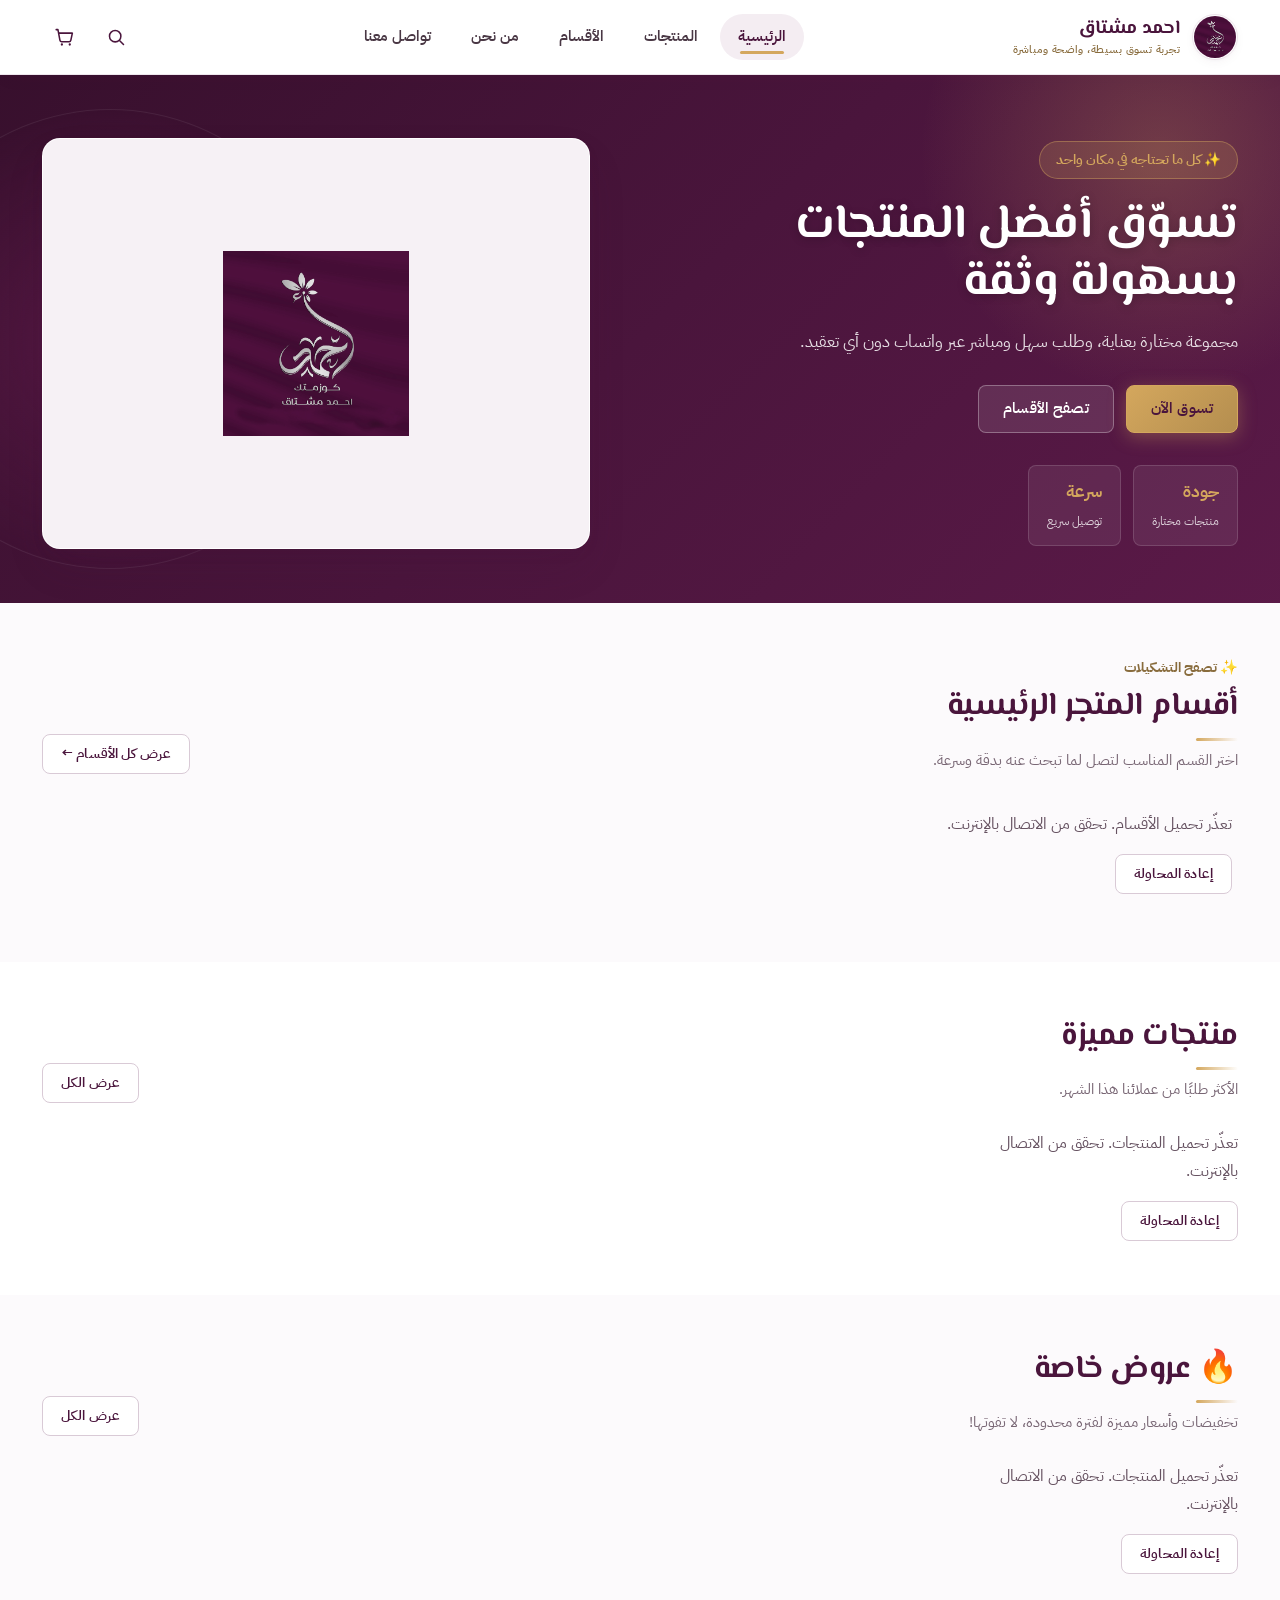
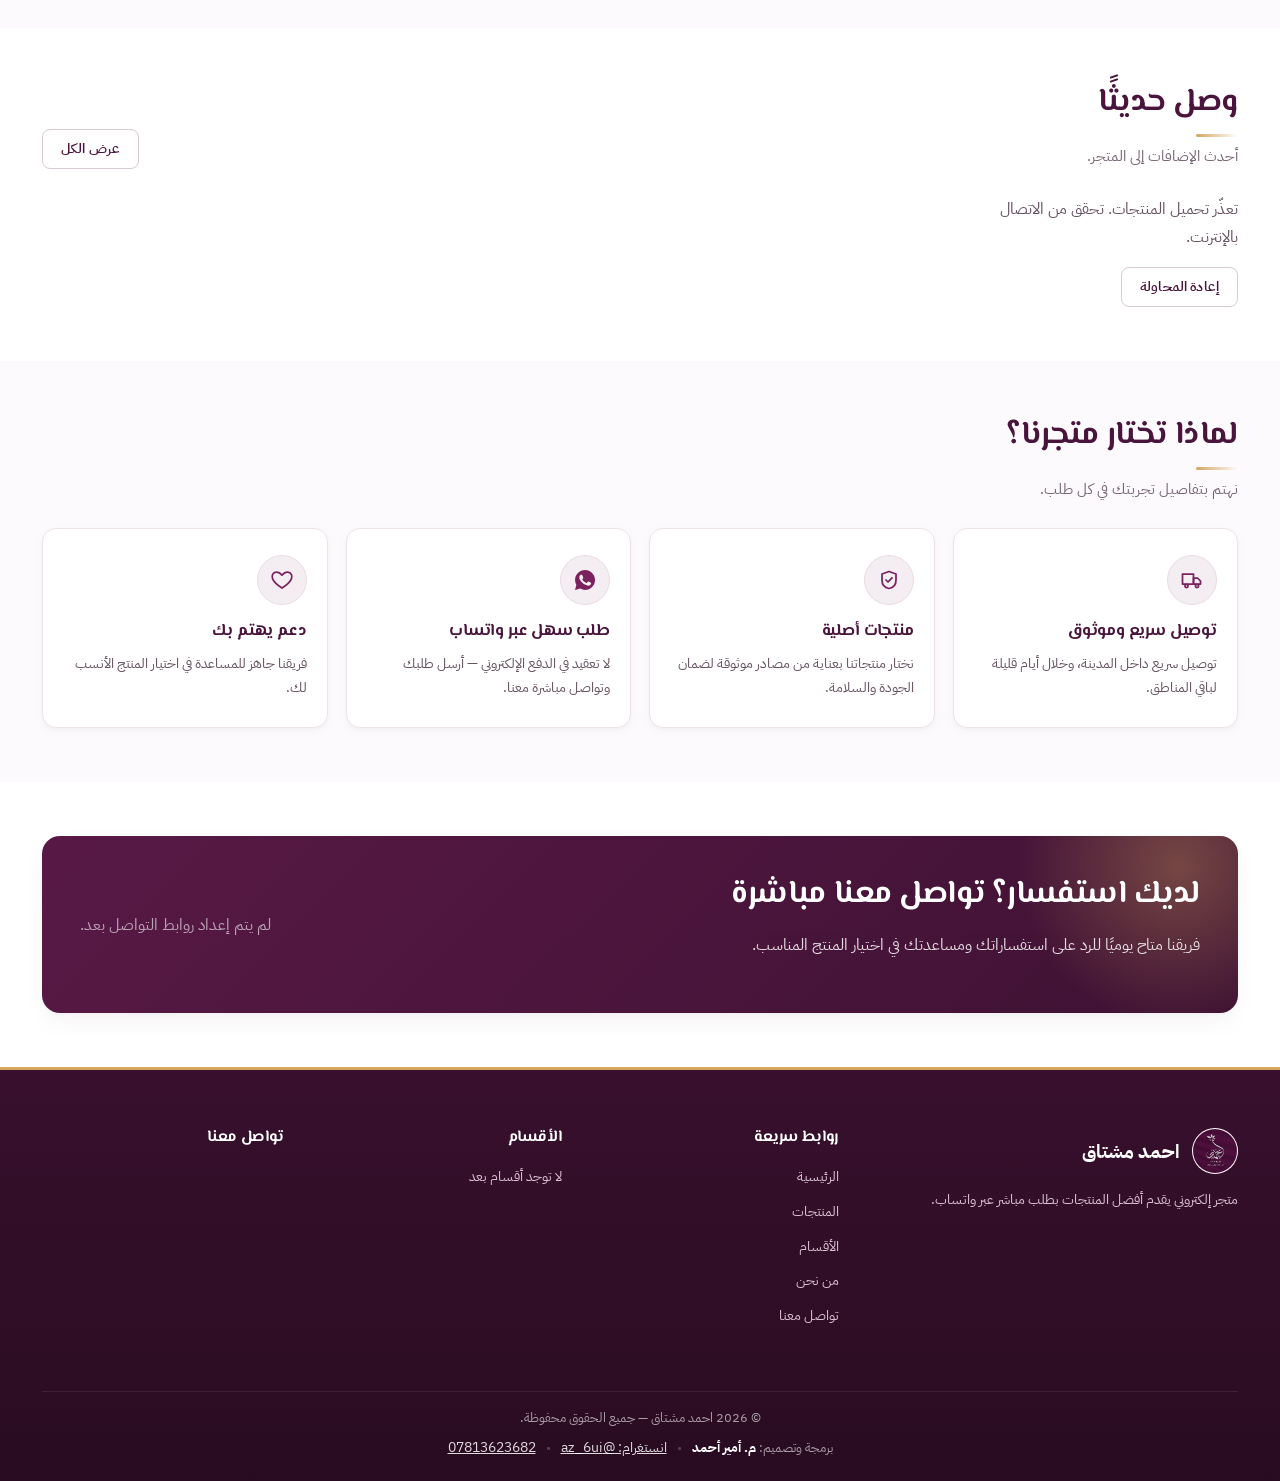
==== index.html @ fd1fbb4d "Update index.html" ====
<!DOCTYPE html>
<html lang="ar" dir="rtl">
<head>
  <meta charset="UTF-8">
  <meta name="viewport" content="width=device-width, initial-scale=1.0">
  
  <!-- العناوين الأساسية لمحركات البحث والمتصفحات -->
  <title>كوزمتك احمد مشتاق | تسوق أفضل المنتجات بسهولة</title>
  <meta name="description" content="تصفّح تشكيلة واسعة من المنتجات المختارة بعناية واطلب مباشرة عبر واتساب مع توصيل سريع لباب بيتك.">
  <link rel="icon" type="image/png" sizes="192x192" href="assets/logo/logo.png?v=65">
  <link rel="shortcut icon" type="image/png" href="assets/logo/logo.png?v=65">
  <link rel="apple-touch-icon" href="assets/logo/logo.png?v=65">
  <link rel="apple-touch-icon" sizes="180x180" href="assets/logo/logo.png?v=65">

  <!-- ========================================== -->
  <!-- تهيئة الروابط للمشاركة (WhatsApp / Telegram / Social) -->
  <!-- ========================================== -->
  <meta property="og:type" content="website">
  <meta property="og:url" content="https://ahmed-mushtaq.pages.dev/">
  <meta property="og:locale" content="ar_AR">
  <meta property="og:site_name" content="كوزمتك احمد مشتاق">
  <meta property="og:title" content="كوزمتك احمد مشتاق | تسوق أفضل المنتجات بسهولة وثقة">
  <meta property="og:description" content="تصفّح تشكيلة واسعة من المنتجات واطلب مباشرة عبر واتساب بسهولة وسرعة.">
  <meta property="og:image" content="https://ahmed-mushtaq.pages.dev/assets/logo/logo.png?v=65">
  <meta property="og:image:alt" content="شعار المتجر">

  <!-- وسوم منصة X / Twitter -->
  <meta name="twitter:card" content="summary_large_image">
  <meta name="twitter:title" content="كوزمتك احمد مشتاق | تسوق أفضل المنتجات بسهولة وثقة">
  <meta name="twitter:description" content="تصفّح تشكيلة واسعة من المنتجات واطلب مباشرة عبر واتساب بسهولة وسرعة.">
  <meta name="twitter:image" content="https://ahmed-mushtaq.pages.dev/assets/logo/logo.png?v=65">

  <!-- مصافحة مسبقة للخوادم الخارجية (عدّل رابط قاعدة البيانات لكل عميل ليطابق config.js) -->
  <link rel="preconnect" href="https://test3-2a6de-default-rtdb.europe-west1.firebasedatabase.app" crossorigin>
  <link rel="preconnect" href="https://ik.imagekit.io" crossorigin>
  <link rel="preconnect" href="https://fonts.googleapis.com">
  <link rel="preconnect" href="https://fonts.gstatic.com" crossorigin>

  <!-- الخطوط لا تحجب الرسم: تُحمَّل بالخلفية ثم تُفعَّل -->
  <link rel="preload" as="style" href="https://fonts.googleapis.com/css2?family=Tajawal:wght@400;500;700&display=swap">
  <link rel="stylesheet" href="https://fonts.googleapis.com/css2?family=Tajawal:wght@400;500;700&display=swap" media="print" onload="this.media='all'">
  <noscript>
    <link rel="stylesheet" href="https://fonts.googleapis.com/css2?family=Tajawal:wght@400;500;700&display=swap">
  </noscript>

  <link rel="stylesheet" href="css/style.css?v=65">
  <link rel="stylesheet" href="css/refresh.css?v=65">

  <!-- config.js صغير (2KB) ومن نفس النطاق: نحمّله مبكرًا ليبدأ جلب البيانات بالتوازي مع تحميل CSS/JS -->
  <script src="js/config.js?v=65"></script>
  <script>
  /* بدء جلب بيانات الرئيسية فورًا (قبل تحميل store.js). store.js يلتقط النتائج عبر window.__early.
     تم إضافة cache: "no-cache" لمنع المتصفح من قراءة نسخ قديمة مخزنة، وتقليص المهلة إلى دقيقة واحدة. */
  (function () {
    try {
      if (typeof STORE_CONFIG === "undefined" || !window.fetch) return;
      var base = String(STORE_CONFIG.firebaseDatabaseURL || "").trim().replace(/\/+$/, "");
      if (!base) return;
      var E = window.__early = {};
      function go(path, qs) {
        var url = base + "/" + path + ".json" + (qs || "");
        E[url] = fetch(url, { cache: "no-cache" }).then(function (r) { return r.ok ? r.json() : undefined; }).catch(function () { return undefined; });
      }
      function q(f, v, l) {
        return "?orderBy=" + encodeURIComponent(JSON.stringify(f)) + "&equalTo=" + encodeURIComponent(JSON.stringify(v)) + "&limitToFirst=" + l;
      }
      var now = Date.now();
      var last = +localStorage.getItem("last_meta_pull_time") || 0;
      if (now - last >= 60000) {
        localStorage.removeItem("last_meta_pull_time");
        go("ws_categories");
        go("ws_settings");
        go("ws_ads");
      }
      var lastIdx = +localStorage.getItem("ws_index_checked") || 0;
      if (now - lastIdx >= 60000) {
        localStorage.removeItem("ws_index_checked");
      }
      go("ws_products", q("featured", true, 5));
      go("ws_products", q("isOffer", true, 5));
      go("ws_products", q("isNew", true, 5));
    } catch (e) {}
  })();
  </script>

  <!-- تحميل مسبق للصفحات التالية عند اقتراب المستخدم منها -->
  <script type="speculationrules">{"prefetch":[{"where":{"href_matches":"/*"},"eagerness":"moderate"}]}</script>
</head>
<body>

<!-- الهيدر يتم توليده عبر app.js -->
<div id="site-header" data-active="home"></div>

<main>
  <section class="hero">
    <div class="hero-blob"></div>
    <div class="container hero-inner">
      <div class="hero-copy">
        <div class="hero-eyebrow-free">✨ كل ما تحتاجه في مكان واحد</div>
        <h1>تسوّق أفضل المنتجات بسهولة وثقة</h1>
        <p>مجموعة مختارة بعناية، وطلب سهل ومباشر عبر واتساب دون أي تعقيد.</p>
        <div class="hero-cta">
          <a href="products.html" class="btn btn-primary">تسوق الآن</a>
          <a href="#categories" class="btn btn-outline">تصفح الأقسام</a>
        </div>
        <div class="hero-trust">
          <div><strong>جودة</strong><span>منتجات مختارة</span></div>
          <div><strong>سرعة</strong><span>توصيل سريع</span></div>
        </div>
      </div>
      <div class="hero-art" id="heroPromoContainer">
        <!-- صورة افتراضية تظهر فوراً قبل تحميل السلايدر -->
        <div class="hero-art-default"><img src="assets/logo/logo.png?v=65" alt="شعار المتجر" width="160" height="160" fetchpriority="high" decoding="async"></div>
      </div>
    </div>
  </section>

  <!-- قسم الأقسام الرئيسية -->
  <section class="section section-categories-highlight" id="categories">
    <div class="container">
      <div class="section-head">
        <div>
          <span class="section-tag" style="display:inline-block; margin-bottom:6px; font-weight:700; color:var(--sand-500, #b4883a); font-size:0.9rem;">✨ تصفح التشكيلات</span>
          <h2>أقسام المتجر الرئيسية</h2>
          <p>اختر القسم المناسب لتصل لما تبحث عنه بدقة وسرعة.</p>
        </div>
        <a href="categories.html" class="btn btn-outline btn-sm">عرض كل الأقسام ←</a>
      </div>
      <div class="cat-scroller" id="homeCategories" aria-busy="true"><div class="cat-chip skeleton-chip" aria-hidden="true"><span class="cat-icon"></span><span class="name"></span></div><div class="cat-chip skeleton-chip" aria-hidden="true"><span class="cat-icon"></span><span class="name"></span></div><div class="cat-chip skeleton-chip" aria-hidden="true"><span class="cat-icon"></span><span class="name"></span></div><div class="cat-chip skeleton-chip" aria-hidden="true"><span class="cat-icon"></span><span class="name"></span></div><div class="cat-chip skeleton-chip" aria-hidden="true"><span class="cat-icon"></span><span class="name"></span></div></div>
    </div>
  </section>

  <!-- قسم المنتجات المميزة -->
  <section class="section section-alt">
    <div class="container">
      <div class="section-head">
        <div>
          <h2>منتجات مميزة</h2>
          <p>الأكثر طلبًا من عملائنا هذا الشهر.</p>
        </div>
        <a href="products.html?filter=featured" class="btn btn-outline btn-sm">عرض الكل</a>
      </div>
      <div class="product-grid" id="featuredGrid">
        <article class="product-card skeleton-card" aria-hidden="true"></article>
        <article class="product-card skeleton-card" aria-hidden="true"></article>
        <article class="product-card skeleton-card" aria-hidden="true"></article>
        <article class="product-card skeleton-card" aria-hidden="true"></article>
      </div>
    </div>
  </section>

  <!-- قسم العروض الخاصة -->
  <section class="section">
    <div class="container">
      <div class="section-head">
        <div>
          <h2>🔥 عروض خاصة</h2>
          <p>تخفيضات وأسعار مميزة لفترة محدودة، لا تفوتها!</p>
        </div>
        <a href="products.html?filter=offer" class="btn btn-outline btn-sm">عرض الكل</a>
      </div>
      <div class="product-grid" id="offerGrid">
        <article class="product-card skeleton-card" aria-hidden="true"></article>
        <article class="product-card skeleton-card" aria-hidden="true"></article>
        <article class="product-card skeleton-card" aria-hidden="true"></article>
        <article class="product-card skeleton-card" aria-hidden="true"></article>
      </div>
    </div>
  </section>

  <!-- قسم وصل حديثاً -->
  <section class="section section-alt">
    <div class="container">
      <div class="section-head">
        <div>
          <h2>وصل حديثًا</h2>
          <p>أحدث الإضافات إلى المتجر.</p>
        </div>
        <a href="products.html?filter=new" class="btn btn-outline btn-sm">عرض الكل</a>
      </div>
      <div class="product-grid" id="newGrid">
        <article class="product-card skeleton-card" aria-hidden="true"></article>
        <article class="product-card skeleton-card" aria-hidden="true"></article>
        <article class="product-card skeleton-card" aria-hidden="true"></article>
        <article class="product-card skeleton-card" aria-hidden="true"></article>
      </div>
    </div>
  </section>

  <!-- قسم المزايا -->
  <section class="section">
    <div class="container">
      <div class="section-head">
        <div>
          <h2>لماذا تختار متجرنا؟</h2>
          <p>نهتم بتفاصيل تجربتك في كل طلب.</p>
        </div>
      </div>
      <div class="feature-grid">
        <div class="feature-card">
          <div class="icon"><svg viewBox="0 0 24 24" fill="none" stroke="currentColor" stroke-width="1.7"><path d="M2.5 6h11v10h-11z"/><path d="M13.5 10h4l3 3v3h-7z"/><circle cx="6.5" cy="18" r="1.6"/><circle cx="17" cy="18" r="1.6"/></svg></div>
          <h3>توصيل سريع وموثوق</h3>
          <p>توصيل سريع داخل المدينة، وخلال أيام قليلة لباقي المناطق.</p>
        </div>
        <div class="feature-card">
          <div class="icon"><svg viewBox="0 0 24 24" fill="none" stroke="currentColor" stroke-width="1.7"><path d="M12 3.5 19 6v6c0 5-3 7.8-7 8.5-4-.7-7-3.5-7-8.5V6l7-2.5Z"/><path d="m9 12 2 2 4-4.2"/></svg></div>
          <h3>منتجات أصلية</h3>
          <p>نختار منتجاتنا بعناية من مصادر موثوقة لضمان الجودة والسلامة.</p>
        </div>
        <div class="feature-card">
          <div class="icon"><svg viewBox="0 0 24 24" fill="currentColor"><path d="M12.04 2c-5.5 0-10 4.5-10 10 0 1.8.47 3.45 1.29 4.9L2 22l5.25-1.38A9.94 9.94 0 0 0 12.04 22c5.5 0 10-4.5 10-10s-4.5-10-10-10Zm5.8 14.2c-.24.68-1.4 1.3-1.94 1.38-.5.08-1.13.11-1.82-.11-.42-.13-.96-.31-1.65-.6-2.9-1.25-4.8-4.16-4.94-4.35-.14-.19-1.18-1.57-1.18-3s.75-2.13 1.02-2.42c.27-.29.58-.36.78-.36h.56c.18 0 .42-.07.65.5.24.58.8 2 .87 2.15.07.15.12.32.02.51-.1.19-.15.31-.3.48-.15.17-.31.38-.44.51-.15.15-.3.31-.13.6.17.29.76 1.25 1.63 2.02 1.12.99 2.06 1.3 2.35 1.45.29.15.46.13.63-.08.17-.21.72-.84.92-1.13.19-.29.39-.24.65-.14.27.1 1.7.8 1.99.95.29.15.48.22.55.34.07.13.07.71-.17 1.4Z"/></svg></div>
          <h3>طلب سهل عبر واتساب</h3>
          <p>لا تعقيد في الدفع الإلكتروني — أرسل طلبك وتواصل مباشرة معنا.</p>
        </div>
        <div class="feature-card">
          <div class="icon"><svg viewBox="0 0 24 24" fill="none" stroke="currentColor" stroke-width="1.7"><path d="M12 20s-7.3-4.6-9.4-9.2C1.2 7.6 3 4.5 6.2 4.1c2-.3 3.8.7 5.8 3 2-2.3 3.8-3.3 5.8-3 3.2.4 5 3.5 3.6 6.7C19.3 15.4 12 20 12 20Z"/></svg></div>
          <h3>دعم يهتم بك</h3>
          <p>فريقنا جاهز للمساعدة في اختيار المنتج الأنسب لك.</p>
        </div>
      </div>
    </div>
  </section>

  <!-- تواصل معنا -->
  <section class="section section-alt">
    <div class="container">
      <div class="contact-band" id="contactBand">
        <div>
          <h2>لديك استفسار؟ تواصل معنا مباشرة</h2>
          <p>فريقنا متاح يوميًا للرد على استفساراتك ومساعدتك في اختيار المنتج المناسب.</p>
        </div>
        <div class="social-row" id="homeSocialRow" style="flex-wrap: wrap; justify-content: center; gap: 10px;"></div>
      </div>
    </div>
  </section>
</main>
  
<div id="site-footer"></div>

<!-- كل السكربتات مؤجلة (defer) → لا تحجب الرسم -->
<script src="js/icons.js?v=65" defer></script>
<script src="js/store.js?v=65" defer></script>
<script src="js/whatsapp.js?v=65" defer></script>
<script src="js/app.js?v=65" defer></script>
<script>
/* ==========================================================================
   منطق الصفحة الرئيسية المحدّث
   - عرض فوري من الكاش ثم تحديث بالخلفية (stale-while-revalidate)
   - مزامنة تلقائية مع الفهرس الخفيف ws_index ومع حدث store:synced
   - تحديث كامل للإعلانات والأقسام والمنتجات دون الحاجة لزيارة صفحة أخرى
   ========================================================================== */
  var slideInterval = null;
  var HOME_SECTIONS = [
    { grid: "featuredGrid", field: "featured", cache: "featured", empty: "لا توجد منتجات مميزة حاليًا." },
    { grid: "offerGrid",    field: "isOffer",  cache: "offers",   empty: "لا توجد عروض وتخفيضات حاليًا." },
    { grid: "newGrid",      field: "isNew",    cache: "new",      empty: "لا توجد منتجات جديدة حاليًا." }
  ];
  var IMG_FALLBACK = "https://placehold.co/600x600/FAF0EE/5B4146?text=صورة+تجريبية";
  var paintedSigs = {};

  function productMediaHtml(product) {
    if (product.image) {
      var imgUrl = window.getIkUrl(product.image, 600, 80);
      return '<img src="' + escapeHtml(imgUrl) + '" ' +
             'alt="' + escapeHtml(product.name || "") + '" ' +
             'class="product-media-img img-fade" width="600" height="600" loading="lazy" decoding="async" ' +
             'onload="this.classList.add(\'is-loaded\')" ' +
             'onerror="this.onerror=null; this.classList.add(\'is-loaded\'); this.src=\'' + IMG_FALLBACK + '\';">';
    }
    var cat = Store.getCategories().find(function (c) { return c.id === product.categoryId; });
    return '<div class="placeholder-icon">' + iconSvg(cat ? cat.icon : "box") + "</div>";
  }

  function productHasOptions(product) {
    if (!product) return false;
    return (Array.isArray(product.colors) && product.colors.length > 0) ||
           (Array.isArray(product.sizes) && product.sizes.length > 0) ||
           (Array.isArray(product.variants) && product.variants.length > 0) ||
           Store.hasVariantMatrix(product);
  }

  var OPTIONS_ICON = '<svg viewBox="0 0 24 24" fill="none" stroke="currentColor" stroke-width="2" stroke-linecap="round" stroke-linejoin="round" style="width:16px;height:16px;display:block;margin:auto;"><line x1="4" y1="21" x2="4" y2="14"></line><line x1="4" y1="10" x2="4" y2="3"></line><line x1="12" y1="21" x2="12" y2="12"></line><line x1="12" y1="8" x2="12" y2="3"></line><line x1="20" y1="21" x2="20" y2="16"></line><line x1="20" y1="12" x2="20" y2="3"></line><line x1="1" y1="14" x2="7" y2="14"></line><line x1="9" y1="8" x2="15" y2="8"></line><line x1="17" y1="16" x2="23" y2="16"></line></svg>';

  function renderHomeProductCard(product) {
    var outOfStock = !Store.isProductAvailable(product);
    var badges = [];

    if (product.isOffer) badges.push('<span class="badge badge-offer">عرض🔥</span>');
    else if (product.isNew) badges.push('<span class="badge badge-new">جديد</span>');
    else if (product.featured) badges.push('<span class="badge badge-featured">مميز</span>');
    if (outOfStock) badges.push('<span class="badge badge-out-abs">غير متوفر</span>');

    var colorsHtml = "";
    if (product.colors && product.colors.length > 0) {
      var maxShow = 4;
      var remaining = product.colors.length - maxShow;
      var dots = product.colors.slice(0, maxShow).map(function (c) {
        return '<span class="card-color-dot" style="background:' + escapeHtml(c.hex || "#ccc") + ';" title="' + escapeHtml(c.name || "") + '"></span>';
      }).join("");
      if (remaining > 0) dots += '<span class="card-color-more">+' + remaining + '</span>';
      colorsHtml = '<div class="product-body-colors">' + dots + '</div>';
    } else {
      var optionsCount = (product.variants && product.variants.length) || 0;
      if (optionsCount > 1) badges.push('<span class="badge badge-variants">' + iconSvg("layers") + optionsCount + ' خيارات</span>');
    }

    var hasOptions = productHasOptions(product);
    var actionIcon = hasOptions ? OPTIONS_ICON : iconSvg("cart");
    var actionTitle = outOfStock ? "غير متوفر" : (hasOptions ? "اختر الخيارات والمواصفات" : "أضف للسلة");
    var actionLabel = outOfStock ? "غير متوفر" : (hasOptions ? "اختر الخيارات" : "أضف للسلة");
    var href = 'product.html?id=' + encodeURIComponent(product.id);

    return (
      '<article class="product-card">' +
        '<a href="' + href + '" class="product-media">' + productMediaHtml(product) + badges.join("") + '</a>' +
        '<div class="product-body">' +
          '<span class="product-cat">' + escapeHtml(Store.getCategoryName(product.categoryId)) + "</span>" +
          '<h3 class="product-name"><a href="' + href + '">' + escapeHtml(product.name) + "</a></h3>" +
          colorsHtml +
          '<div class="product-foot">' +
            '<span class="price">' + formatPrice(product.price) + "</span>" +
            '<div class="product-actions">' +
              '<button class="btn btn-primary" ' + (outOfStock ? "disabled" : "") +
                ' title="' + actionTitle + '" onclick="quickAddToCart(' + jsStr(product.id) + ')">' +
                actionIcon + '<span class="btn-label">' + actionLabel + "</span>" +
              "</button>" +
            "</div>" +
          "</div>" +
        "</div>" +
      '</article>'
    );
  }

  async function quickAddToCart(productId) {
    var product = Store.getProduct(productId) || await Store.loadProductById(productId);
    if (!product || !Store.isProductAvailable(product)) return;

    if (productHasOptions(product)) {
      window.location.href = 'product.html?id=' + encodeURIComponent(productId);
      return;
    }
    var res = Store.addToCart(productId, 1);
    if (res && res.capped) showToast("وصلت للحد الأقصى المتوفر من هذا المنتج", "error");
    else showToast(product.name + " أُضيف إلى السلة", "success");
    window.updateCartBadge();
  }

  function renderGridInto(containerId, products, emptyMessage) {
    var el = document.getElementById(containerId);
    if (!el) return;
    el.removeAttribute("aria-busy");
    if (!products || !products.length) {
      el.innerHTML = '<div class="empty-state" style="padding:20px;text-align:center;width:100%;flex:0 0 100%;color:var(--ink-400);">' + iconSvg("box") + "<p>" + (emptyMessage || "لا توجد منتجات لعرضها حاليًا.") + "</p></div>";
      return;
    }
    el.innerHTML = products.map(renderHomeProductCard).join("");
  }

  function listSig(list) {
    return (list || []).map(function (p) {
      return [
        p.id, p.name, p.price, p.image, p.categoryId,
        Store.getCategoryName(p.categoryId),
        p.available, p.isOffer, p.isNew, p.featured,
        Store.getTotalStock(p),
        (p.colors || []).length, (p.sizes || []).length
      ].join("~");
    }).join("|");
  }

  function getSectionFromIndex(field) {
    if (typeof Store.getIndexItems !== "function" || typeof Store.hasIndexLocal !== "function" || !Store.hasIndexLocal()) {
      return null;
    }
    var items = Store.getIndexItems() || [];
    return items.filter(function (p) {
      return p && p[field] && Store.isProductAvailable(p);
    }).slice(0, 4);
  }

  function renderSectionError(sec) {
    var el = document.getElementById(sec.grid);
    if (!el) return;
    el.removeAttribute("aria-busy");
    el.innerHTML = '<div class="load-error" style="flex:0 0 100%;width:100%;"><p>تعذّر تحميل المنتجات. تحقق من الاتصال بالإنترنت.</p>' +
      '<button type="button" class="btn btn-outline btn-sm">إعادة المحاولة</button></div>';
    el.querySelector("button").addEventListener("click", function () {
      el.setAttribute("aria-busy", "true");
      el.innerHTML = '<article class="product-card skeleton-card" aria-hidden="true"></article>'.repeat(4);
      loadHomeSection(sec);
    });
  }

  function paintSectionIfChanged(sec, list, allowEmpty) {
    var sig = (list && list.length) ? listSig(list) : "__EMPTY__";
    if (!allowEmpty && sig === "__EMPTY__") return;
    if (paintedSigs[sec.grid] === sig) return;
    paintedSigs[sec.grid] = sig;
    renderGridInto(sec.grid, list, sec.empty);
  }

  function loadHomeSection(sec) {
    var cached = Store.getFieldCache(sec.cache).slice(0, 4);
    if (cached.length) {
      paintSectionIfChanged(sec, cached, false);
    }

    return Store.loadProductsPageByField(sec.field, true, 4, null).then(function (res) {
      var list = (res && res.products || []).filter(function (p) { return Store.isProductAvailable(p); }).slice(0, 4);
      // إن كانت نتيجة الاستعلام المباشر فارغة والفهرس المحلي محمّل، نأخذ من الفهرس المحدث
      if (!list.length) {
        var idxList = getSectionFromIndex(sec.field);
        if (idxList && idxList.length) list = idxList;
      }
      Store.setFieldCache(sec.cache, list);
      paintSectionIfChanged(sec, list, true);
    }).catch(function (err) {
      console.error("Home section error (" + sec.field + "):", err);
      var idxList = getSectionFromIndex(sec.field);
      if (idxList) {
        Store.setFieldCache(sec.cache, idxList);
        paintSectionIfChanged(sec, idxList, true);
      } else if (!paintedSigs[sec.grid]) {
        renderSectionError(sec);
      }
    });
  }

  function syncSectionsFromFreshIndex() {
    if (typeof Store.hasIndexLocal !== "function" || !Store.hasIndexLocal()) return;
    HOME_SECTIONS.forEach(function (sec) {
      var idxList = getSectionFromIndex(sec.field);
      if (idxList) {
        Store.setFieldCache(sec.cache, idxList);
        paintSectionIfChanged(sec, idxList, true);
      }
    });
  }

  /* ---------- الأقسام ---------- */
  var catSig = null;
  function renderHomeCategories() {
    var el = document.getElementById("homeCategories");
    if (!el) return;
    var cats = Store.getCategories().filter(function (c) { return !c.parentId; });

    if (!cats.length && !LS.get("last_meta_pull_time")) return; // لم تصل أول مزامنة بعد: نُبقي الـ skeleton

    var sig = JSON.stringify(cats.map(function (c) { return [c.id, c.name, c.image, c.icon]; }));
    if (sig === catSig) return;
    catSig = sig;
    el.removeAttribute("aria-busy");

    if (!cats.length) {
      el.innerHTML = '<div class="empty-state" style="width:100%;padding:16px;text-align:center;color:var(--ink-400);"><p>لا توجد أقسام مضافة بعد.</p></div>';
      return;
    }
    el.innerHTML = cats.map(function (c) {
      var media = c.image
        ? '<img src="' + escapeHtml(window.getIkUrl(c.image, 200, 80)) + '" alt="" width="80" height="80" loading="lazy" decoding="async" style="width:100%;height:100%;object-fit:cover;border-radius:50%;">'
        : iconSvg(c.icon || "box");
      return '<a href="products.html?cat=' + encodeURIComponent(c.id) + '" class="cat-chip"><span class="cat-icon" style="padding:0;overflow:hidden;display:flex;align-items:center;justify-content:center;">' + media + '</span><span class="name">' + escapeHtml(c.name) + "</span></a>";
    }).join("");
  }

  /* ---------- روابط التواصل ---------- */
  function renderHomeSocial() {
    var homeSocial = document.getElementById("homeSocialRow");
    if (!homeSocial) return;
    var s = Store.getSettings();
    var html = "";
    if (s.whatsapp) html += '<a href="https://wa.me/' + whatsappDigitsOnly(s.whatsapp) + '" target="_blank" rel="noopener">' + iconSvg("whatsapp") + "واتساب</a>";
    if (s.instagram) html += '<a href="' + escapeHtml(safeUrl(s.instagram)) + '" target="_blank" rel="noopener">' + iconSvg("instagram") + 'انستقرام</a>';
    if (s.tiktok) html += '<a href="' + escapeHtml(safeUrl(s.tiktok)) + '" target="_blank" rel="noopener">' + iconSvg("tiktok") + 'تيك توك</a>';
    homeSocial.innerHTML = html || '<span style="opacity:.6;">لم يتم إعداد روابط التواصل بعد.</span>';
  }

  /* ---------- سلايدر الإعلانات ---------- */
  var adsSig = null;
  var reduceMotion = window.matchMedia && window.matchMedia("(prefers-reduced-motion: reduce)").matches;
  var sliderCtl = { start: function () {}, stop: function () {} };

  document.addEventListener("visibilitychange", function () {
    if (document.hidden) sliderCtl.stop(); else sliderCtl.start();
  });

  function renderAdsSlider() {
    var adminAds = Store.getAds();
    var codeAds = (typeof CODE_ADS !== "undefined") ? CODE_ADS : [];
    var ads = adminAds.concat(codeAds).filter(function (a) { return a && a.image; })
      .sort(function (a, b) { return (a.order || 0) - (b.order || 0); });
    var heroArt = document.getElementById("heroPromoContainer");
    if (!heroArt) return;

    var sig = JSON.stringify(ads.map(function (a) { return [a.image, a.link, a.order]; }));
    if (sig === adsSig) return; // لا تغيير ← لا نعيد بناء السلايدر
    var hadSlider = adsSig !== null && adsSig !== "[]";
    adsSig = sig;

    sliderCtl.stop();
    sliderCtl = { start: function () {}, stop: function () {} };
    clearInterval(slideInterval);

    if (!ads.length) {
      if (hadSlider) heroArt.innerHTML = '<div class="hero-art-default"><img src="assets/logo/logo.png?v=65" alt="شعار المتجر" width="160" height="160" decoding="async"></div>';
      return;
    }

    var trackHtml = '<div class="promo-slider-container"><div class="promo-slider-track" id="promoTrack">';
    var dotsHtml = ads.length > 1 ? '<div class="promo-dots">' : '';
    ads.forEach(function (ad, index) {
      var img = '<img src="' + escapeHtml(window.getIkUrl(ad.image, 900, 80)) + '" alt="إعلان ' + (index + 1) + '" width="800" height="600" ' +
                'class="img-fade" decoding="async" ' + (index === 0 ? 'fetchpriority="high"' : 'loading="lazy"') +
                ' onload="this.classList.add(\'is-loaded\')" onerror="this.classList.add(\'is-loaded\')">';
      var wrapped = ad.link
        ? '<a href="' + escapeHtml(safeUrl(ad.link)) + '" target="_blank" rel="noopener" style="display:block;width:100%;height:100%;">' + img + '</a>'
        : img;
      trackHtml += '<div class="promo-slide" data-index="' + index + '">' + wrapped + '</div>';
      if (ads.length > 1) dotsHtml += '<div class="promo-dot ' + (index === 0 ? 'active' : '') + '" data-target="' + index + '" role="button" aria-label="الإعلان ' + (index + 1) + '"></div>';
    });
    heroArt.innerHTML = trackHtml + '</div>' + (ads.length > 1 ? dotsHtml + '</div>' : '') + '</div>';

    if (ads.length < 2) return;

    var track = document.getElementById("promoTrack");
    var dots = heroArt.querySelectorAll(".promo-dot");
    var currentIndex = 0;

    function goToSlide(index) {
      if (index < 0) index = ads.length - 1;
      if (index >= ads.length) index = 0;
      currentIndex = index;
      track.style.transform = "translateX(" + (currentIndex * 100) + "%)";
      dots.forEach(function (d, i) { d.classList.toggle("active", i === currentIndex); });
    }
    function stop() { clearInterval(slideInterval); slideInterval = null; }
    function start() {
      stop();
      if (reduceMotion || document.hidden) return;
      slideInterval = setInterval(function () { goToSlide(currentIndex + 1); }, 4000);
    }
    sliderCtl = { start: start, stop: stop };

    dots.forEach(function (dot) {
      dot.addEventListener("click", function () { stop(); goToSlide(parseInt(this.dataset.target, 10)); start(); });
    });

    var startX = 0;
    track.addEventListener("touchstart", function (e) { stop(); startX = e.changedTouches[0].screenX; }, { passive: true });
    track.addEventListener("touchend", function (e) {
      var endX = e.changedTouches[0].screenX;
      if (startX - endX > 50) goToSlide(currentIndex + 1); else if (endX - startX > 50) goToSlide(currentIndex - 1);
      start();
    }, { passive: true });

    start();
  }

  function initHome() {
    renderHomeSocial();
    renderHomeCategories();
    renderAdsSlider();
    HOME_SECTIONS.forEach(loadHomeSection);

    // فحص وتحديث الفهرس الخفيف ws_index بالخلفية لضمان أحدث المنتجات دائماً
    if (typeof Store !== "undefined" && typeof Store.ensureIndexFresh === "function") {
      Store.ensureIndexFresh().then(function () {
        syncSectionsFromFreshIndex();
      }).catch(function () {});
    }
  }

  function onStoreSynced() {
    renderHomeSocial();
    renderHomeCategories();
    renderAdsSlider();
    // إعادة تحديث بطاقات المنتجات في حال وصول أسماء أقسام جديدة أو تغير الفهرس
    HOME_SECTIONS.forEach(function (sec) {
      var cached = Store.getFieldCache(sec.cache).slice(0, 4);
      if (cached.length) paintSectionIfChanged(sec, cached, false);
    });
    syncSectionsFromFreshIndex();
  }

  window.addEventListener("DOMContentLoaded", initHome);
  document.addEventListener("store:synced", onStoreSynced);
  window.addEventListener("store:synced", onStoreSynced);

  document.addEventListener("store:sync-error", function () {
    var el = document.getElementById("homeCategories");
    if (el && el.getAttribute("aria-busy") === "true") {
      el.removeAttribute("aria-busy");
      el.innerHTML = '<div class="load-error" style="width:100%;"><p>تعذّر تحميل الأقسام. تحقق من الاتصال بالإنترنت.</p>' +
        '<button type="button" class="btn btn-outline btn-sm" onclick="location.reload()">إعادة المحاولة</button></div>';
    }
  });
</script>
</body>
</html>
---- css/style.css ----
/* ==========================================================================
   style.css — Luxury Velvet Berry & Warm Plum Theme — RTL Arabic
   Store: كوزمتك احمد مشتاق
   --------------------------------------------------------------------------
   Foundation of the design system: tokens, base, every shared component,
   the admin area and the core responsive rules. Self-sufficient styling.
   Re-branding = edit the Brand block in :root (section 1) only.
   ========================================================================== */

@import url('https://fonts.googleapis.com/css2?family=El+Messiri:wght@400;600;700&family=IBM+Plex+Sans+Arabic:wght@300;400;500;600;700&display=swap');

:root{
  /* ---- 1. Brand (الهوية: الألوان الأساسية فقط) ---- */
  --primary:#4a153c;
  --secondary:#7a225e;
  --accent:#d4a75d;
  --bg:#fcfafc;
  --surface:#ffffff;
  --text:#241621;
  --text-2:#786674;
  --border:#ede4eb;

  /* ---- 2. المشتقات (قيم احتياطية؛ تُحسب تلقائياً في @supports أدناه) ---- */
  --primary-hover:#3b0f30;
  --primary-deep:#380e2d;       /* أغمق من primary: بداية الهيرو والفوتر */
  --primary-mid:#5b1c48;        /* أفتح قليلاً: نهاية تدرج الأزرار والهيرو */
  --secondary-hover:#63184b;
  --secondary-bright:#87386e;   /* نهاية تدرج hover */
  --secondary-50:#faf2f7;
  --secondary-100:#f2deec;
  --accent-soft:#fbf6ee;
  --accent-ink:#876020;         /* ذهبي غامق للنصوص */
  --accent-deep:#b48e4f;        /* نهاية تدرج الذهبي */
  --accent-light:#dfb97d;       /* بداية hover للذهبي */
  --surface-2:#f6f1f5;
  --border-strong:#d9cad6;
  --border-soft:#f7f1f5;
  --on-primary:#ffffff;
  --band-start:#581946;         /* شريط التواصل */
  --band-end:#3f1233;
  --footer-deep:#290c21;        /* نهاية تدرج الفوتر */
  --footer-text:#e7d7e2;
  --footer-muted:#dac1d2;
  --footer-dim:#ccabc2;

  /* ---- 3. ألوان الحالات ---- */
  --success:#1b6848; --success-bg:#eef7f2; --success-line:#c4e4d3; --success-ink:#124d35;
  --success-light:#2a7656; --success-dark:#165b3d;
  --warning:#9d5614; --warning-bg:#fdf6ee; --warning-line:#f6dcbc; --warning-ink:#703b0a;
  --error:#a31c26;   --error-bg:#fdf1f2;   --error-line:#f7c7ca;   --error-ink:#751119;
  --error-light:#b0343d; --error-dark:#8b1720;
  --info:#7a225e;    --info-bg:#faf2f7;    --info-line:#f2deec;    --info-ink:#63184b;

  /* ---- 4. المسميات القديمة (توافق مع الأنماط المضمّنة في HTML/JS — لا تحذفها) ---- */
  --teal:var(--secondary); --teal-deep:var(--primary); --teal-press:var(--primary-hover);
  --teal-light:var(--secondary-50); --teal-wash:var(--surface-2);
  --navy:var(--primary); --navy-2:#483443; --soft-blue:var(--secondary-50);
  --olive-900:var(--primary); --olive-800:var(--primary); --olive-700:var(--primary); --olive-600:var(--secondary);
  --olive-500:var(--secondary); --olive-400:#9e8d9a; --olive-100:var(--secondary-50); --olive-50:var(--surface-2);
  --sand-500:var(--accent-ink); --sand-100:var(--accent-soft);
  --cream:var(--bg); --white:var(--surface);
  --ink-900:var(--text); --ink-800:#2d1d29; --ink-700:#493744; --ink-600:#665261;
  --ink-500:var(--text-2); --ink-400:var(--text-2); --ink-300:#a797a3;
  --line:var(--border); --line-strong:var(--border-strong); --line-soft:var(--border-soft);
  --danger:var(--error); --danger-bg:var(--error-bg);

  /* ---- 5. الحواف، الظلال والخطوط ---- */
  --radius-xl:18px; --radius-lg:14px; --radius-md:10px; --radius-sm:6px; --radius-pill:999px;
  --r-card:14px; --r-ctl:8px;
  --shadow-soft:0 3px 12px -2px rgba(74,21,60,.05), 0 1px 3px rgba(74,21,60,.02);
  --shadow-card:0 10px 30px -8px rgba(74,21,60,.08), 0 2px 6px -1px rgba(74,21,60,.03);
  --shadow-lift:0 20px 45px -10px rgba(74,21,60,.18), 0 6px 16px -4px rgba(74,21,60,.08);
  --ring:0 0 0 3px rgba(122,34,94,.18);
  --overlay:rgba(43,12,35,.6);
  --font-display:'El Messiri','IBM Plex Sans Arabic',serif;
  --font-body:'IBM Plex Sans Arabic',system-ui,sans-serif;
  --container:1260px;
  --gutter:clamp(16px,3.5vw,32px);

  /* نسبة صورة البطاقة */
  --card-image-ratio:1 / 1;
  --card-image-fit:cover;
}

@supports (color:color-mix(in srgb,red,blue)){
  :root{
    --primary-hover:color-mix(in srgb,var(--primary) 82%,#000);
    --primary-deep:color-mix(in srgb,var(--primary) 75%,#000);
    --primary-mid:color-mix(in srgb,var(--primary) 65%,var(--secondary));
    --secondary-hover:color-mix(in srgb,var(--secondary) 85%,#000);
    --secondary-bright:color-mix(in srgb,var(--secondary) 90%,#fff);
    --secondary-50:color-mix(in srgb,var(--secondary) 8%,#fff);
    --secondary-100:color-mix(in srgb,var(--secondary) 16%,#fff);
    --accent-soft:color-mix(in srgb,var(--accent) 12%,#fff);
    --accent-ink:color-mix(in srgb,var(--accent) 64%,#000);
    --accent-deep:color-mix(in srgb,var(--accent) 85%,#000);
    --accent-light:color-mix(in srgb,var(--accent) 80%,#fff);
    --surface-2:color-mix(in srgb,var(--bg) 60%,var(--border));
    --border-soft:color-mix(in srgb,var(--border) 55%,#fff);
    --band-start:color-mix(in srgb,var(--primary) 70%,var(--secondary));
    --band-end:color-mix(in srgb,var(--primary) 85%,#000);
    --footer-deep:color-mix(in srgb,var(--primary) 55%,#000);
    --footer-text:color-mix(in srgb,#fff 82%,var(--secondary));
    --footer-muted:color-mix(in srgb,#fff 72%,var(--secondary));
    --footer-dim:color-mix(in srgb,#fff 62%,var(--secondary));
    --success-light:color-mix(in srgb,var(--success) 92%,#fff);
    --success-dark:color-mix(in srgb,var(--success) 85%,#000);
    --error-light:color-mix(in srgb,var(--error) 92%,#fff);
    --error-dark:color-mix(in srgb,var(--error) 85%,#000);
  }
}

/* ==========================================================================
   Base
   ========================================================================== */
*{box-sizing:border-box}
html{
  scroll-behavior:smooth;
  -webkit-text-size-adjust:100%;
  overflow-x:hidden;
  max-width:100%;
}
body{
  margin:0;
  background:var(--bg);
  color:var(--text);
  font-family:var(--font-body);
  font-size:16px;
  line-height:1.75;
  -webkit-font-smoothing:antialiased;
  -webkit-tap-highlight-color:transparent;
  text-rendering:optimizeLegibility;
  overflow-x:clip;
  position:relative;
  width:100%;
  max-width:100%;
}
main{
  padding-top:74px;
}
img{max-width:100%;display:block}
a{color:inherit;text-decoration:none}
a,button,input,select,textarea{touch-action:manipulation}
button,input,select,textarea{font:inherit}
button{cursor:pointer}
p{color:var(--ink-600);margin:0 0 1em}
h1,h2,h3,h4{
  font-family:var(--font-display);
  font-weight:700;
  line-height:1.3;
  margin:0 0 .5em;
  color:var(--primary);
  letter-spacing:-0.01em;
}
h1{font-size:clamp(1.85rem,4.2vw,3rem);line-height:1.2}
h2{font-size:clamp(1.4rem,2.8vw,2rem)}
h3{font-size:1.15rem}
.container{width:min(100%,var(--container));margin-inline:auto;padding-inline:var(--gutter)}
.visually-hidden{position:absolute;width:1px;height:1px;margin:-1px;padding:0;border:0;overflow:hidden;clip:rect(0 0 0 0);white-space:nowrap}
:focus-visible{outline:2px solid var(--secondary);outline-offset:2px}
::selection{background:var(--secondary-100);color:var(--primary)}
svg[stroke="currentColor"]{stroke-linecap:round;stroke-linejoin:round;stroke-width:1.75}

/* ==========================================================================
   Loading skeletons
   ========================================================================== */
@keyframes shimmer{0%{background-position:-200% 0}100%{background-position:200% 0}}
.skeleton-card{
  min-height:280px;
  background:var(--surface);
  border-radius:var(--r-card);
  border:1px solid var(--border);
  overflow:hidden;
  padding:14px;
  display:flex;
  flex-direction:column;
  gap:12px;
}
.skeleton-box{
  background:linear-gradient(90deg,var(--surface-2) 25%,var(--bg) 50%,var(--surface-2) 75%);
  background-size:200% 100%;
  animation:shimmer 1.6s infinite ease-in-out;
  border-radius:var(--radius-sm);
}
.skeleton-img{width:100%;aspect-ratio:var(--card-image-ratio)}
.skeleton-text{height:16px;width:75%}
.skeleton-price{height:20px;width:40%;margin-top:auto}

/* ==========================================================================
   Buttons
   ========================================================================== */
.btn{
  display:inline-flex;
  align-items:center;
  justify-content:center;
  gap:8px;
  min-height:48px;
  padding:11px 24px;
  border:1.5px solid transparent;
  border-radius:var(--r-ctl);
  font-weight:600;
  font-size:.95rem;
  line-height:1.3;
  text-align:center;
  letter-spacing:0.01em;
  transition:transform .28s cubic-bezier(.16,1,.3,1),box-shadow .28s ease,background-color .28s ease,border-color .28s ease,color .28s ease;
  position:relative;
  overflow:hidden;
}
.btn svg{width:18px;height:18px;flex:none}
.btn:focus-visible{outline:0;box-shadow:var(--ring)}
.btn-primary{
  background:linear-gradient(135deg, var(--primary) 0%, var(--primary-mid) 100%);
  border-color:var(--primary);
  color:var(--on-primary);
  box-shadow:0 4px 14px rgba(74,21,60,.22);
}
.btn-primary:hover{
  background:linear-gradient(135deg, var(--secondary) 0%, var(--secondary-bright) 100%);
  border-color:var(--secondary);
  box-shadow:0 6px 20px rgba(122,34,94,.28);
  transform:translateY(-1.5px);
}
.btn-primary:active{transform:translateY(0);box-shadow:none}
.btn-outline{
  background:rgba(255,255,255,.94);
  border-color:var(--border-strong);
  color:var(--primary);
}
.btn-outline:hover{
  background:var(--secondary-50);
  border-color:var(--secondary);
  color:var(--secondary-hover);
  transform:translateY(-1.5px);
}
.btn-whatsapp{
  background:linear-gradient(135deg, var(--success-light) 0%, var(--success) 100%);
  border-color:var(--success);
  color:var(--on-primary);
  box-shadow:0 4px 14px rgba(27,104,72,.22);
}
.btn-whatsapp:hover{
  background:var(--success-ink);
  border-color:var(--success-ink);
  transform:translateY(-1.5px);
  box-shadow:0 6px 18px rgba(27,104,72,.3);
}
.btn-sm{min-height:40px;padding:7px 18px;font-size:.86rem}
.btn-block{width:100%}
.btn:disabled,.btn[disabled]{
  background:var(--surface-2);
  border-color:var(--border);
  color:var(--ink-300);
  box-shadow:none;
  cursor:not-allowed;
  transform:none!important;
}
.btn-icon{
  position:relative;
  display:inline-flex;
  align-items:center;
  justify-content:center;
  width:44px;
  height:44px;
  padding:0;
  border:1px solid transparent;
  border-radius:50%;
  background:transparent;
  color:var(--primary);
  transition:transform .22s ease,background-color .22s ease,color .22s ease;
}
.btn-icon:hover{
  background:var(--secondary-50);
  color:var(--secondary);
  transform:scale(1.05);
}
.btn-icon:focus-visible{outline:0;box-shadow:var(--ring)}
.btn-icon svg{width:21px;height:21px}

/* ==========================================================================
   Header & Navigation
   ========================================================================== */
#site-header{
  position:fixed !important;
  top:0;
  left:0;
  right:0;
  width:100%;
  z-index:1000;
}
.site-header{
  background:rgba(255,255,255,.97);
  border-bottom:1px solid rgba(237,228,235,.85);
  box-shadow:0 4px 20px -2px rgba(74,21,60,.04);
}
.header-inner{min-height:74px;display:flex;align-items:center;gap:24px}
.brand{display:flex;align-items:center;gap:12px;min-width:max-content;transition:transform .2s ease}
.brand:hover{transform:scale(1.015)}
.brand img{
  width:46px;
  height:46px;
  border-radius:50%;
  object-fit:cover;
  background:var(--surface);
  border:1.5px solid var(--border);
  padding:1px;
  box-shadow:var(--shadow-soft);
}
.brand-name{
  font-family:var(--font-display);
  font-weight:700;
  font-size:1.18rem;
  line-height:1.2;
  color:var(--primary);
}
.brand-name span{
  display:block;
  font-family:var(--font-body);
  font-size:.7rem;
  font-weight:500;
  color:var(--accent-ink);
  margin-top:2px;
  letter-spacing:0.04em;
}
.main-nav{display:flex;align-items:center;justify-content:center;gap:4px;flex:1}
.main-nav a{
  position:relative;
  padding:10px 18px;
  border-radius:var(--radius-pill);
  font-size:.92rem;
  font-weight:600;
  color:var(--ink-700);
  transition:color .22s ease,background-color .22s ease;
}
.main-nav a:hover{
  color:var(--primary);
  background:var(--secondary-50);
}
.main-nav a.active{
  color:var(--primary);
  background:var(--secondary-50);
}
.main-nav a.active::after{
  content:"";
  position:absolute;
  inset-inline:20px;
  bottom:6px;
  height:2.5px;
  border-radius:3px;
  background:var(--accent);
}
.header-actions{display:flex;align-items:center;gap:8px;margin-inline-start:auto}
.nav-toggle{display:none}
.cart-link{position:relative}
.cart-count{
  display:none;
  position:absolute;
  inset-block-start:-1px;
  inset-inline-end:-1px;
  min-width:20px;
  height:20px;
  padding:0 5px;
  align-items:center;
  justify-content:center;
  border-radius:var(--radius-pill);
  background:linear-gradient(135deg, var(--accent) 0%, var(--accent-deep) 100%);
  color:var(--primary);
  font-size:.68rem;
  font-weight:700;
  line-height:1;
  border:2px solid var(--surface);
  box-shadow:0 2px 6px rgba(212,167,93,.4);
}
.cart-count.has-items{display:inline-flex}

/* Mobile drawer */
.sidebar-nav {
  position: fixed;
  top: 0;
  left: 0 !important;
  right: auto !important;
  width: min(300px, 82vw);
  max-width: 82vw;
  height: 100vh;
  height: 100dvh;
  background: var(--surface);
  border-radius: 0 var(--radius-xl) var(--radius-xl) 0;
  padding: 20px 18px;
  overflow-y: auto;
  text-align: right;
  transform: translateX(-100%) !important;
  transition: transform .28s cubic-bezier(.2,.8,.2,1), visibility 0s linear .28s;
  will-change: transform;
  -webkit-overflow-scrolling: touch;
  z-index: 9999;
  visibility: hidden;
}
.sidebar-nav.active {
  transform: translateX(0) !important;
  box-shadow: var(--shadow-lift);
  visibility: visible;
  transition-delay: 0s;
}
.sidebar-nav svg { width: 22px; height: 22px; flex-shrink: 0; color: var(--secondary); }
.sidebar-nav a:active, .sidebar-nav button:active { background: var(--surface-2); }
.sidebar-nav li > a { color: var(--ink-700); border-radius: var(--r-ctl); padding: 10px; }
.sidebar-nav li > a:hover { background: var(--secondary-50); color: var(--primary); }
.sidebar-submenu { display: none; padding-inline-start: 15px; }
.sidebar-submenu.active { display: block; }

.sidebar-overlay {
  position: fixed;
  inset: 0;
  background: rgba(43, 12, 35, .55);
  display: block;
  visibility: hidden;
  pointer-events: none;
  opacity: 0;
  z-index: 9998;
  transition: opacity .25s ease, visibility 0s linear .25s;
}
.sidebar-overlay.active {
  visibility: visible;
  pointer-events: auto;
  opacity: 1;
  transition-delay: 0s;
}

/* Search overlay */
.global-search-overlay{position:fixed;inset:0;z-index:1100;display:none;padding:18px;background:var(--overlay)}
.global-search-overlay.open{display:flex;justify-content:center;align-items:flex-start}
.global-search-container{
  width:min(100%,720px);
  margin-top:64px;
  padding:22px;
  background:var(--surface);
  border-radius:var(--radius-xl);
  box-shadow:var(--shadow-lift);
  max-height:82vh;
  display:flex;
  flex-direction:column;
  border:1px solid var(--border);
}
.global-search-header{display:flex;gap:12px;margin-bottom:16px}
.global-search-results{overflow:auto;display:flex;flex-direction:column;gap:10px}
.search-result-item{
  display:flex;
  gap:14px;
  align-items:center;
  padding:12px;
  border:1px solid var(--border);
  border-radius:var(--r-card);
  background:var(--surface);
  transition:transform .22s ease,border-color .22s ease,background-color .22s ease;
}
.search-result-item:hover{
  border-color:var(--secondary);
  background:var(--secondary-50);
  transform:translateX(-3px);
}
.search-item-img{
  width:64px;
  height:64px;
  border-radius:var(--radius-sm);
  overflow:hidden;
  background:var(--surface-2);
  display:grid;
  place-items:center;
  flex:none;
}
.search-item-img img{width:100%;height:100%;object-fit:cover}
.search-item-info h4{margin:0 0 4px;font-size:.95rem}
.search-item-info span{font-weight:700;color:var(--primary)}
.empty-search{text-align:center;padding:36px;color:var(--text-2)}

/* ==========================================================================
   Hero + Promotional Slider
   ========================================================================== */
.hero{
  position:relative;
  overflow:hidden;
  padding:64px 0 54px;
  background:linear-gradient(135deg, var(--primary-deep) 0%, var(--primary) 50%, var(--primary-mid) 100%);
  color:var(--on-primary);
}
.hero:before{
  content:"";
  position:absolute;
  top:-160px;
  inset-inline-start:-120px;
  width:480px;
  height:480px;
  border-radius:50%;
  background:radial-gradient(closest-side, rgba(212,167,93,.25), rgba(212,167,93,0));
  pointer-events:none;
}
.hero-blob{
  position:absolute;
  top:50%;
  inset-inline-end:-120px;
  width:460px;
  height:460px;
  margin-top:-230px;
  border-radius:50%;
  border:1px solid rgba(255,255,255,.07);
  background:radial-gradient(closest-side, rgba(122,34,94,.4), transparent);
  pointer-events:none;
}
.hero-inner{position:relative;z-index:1;display:flex;align-items:center;gap:48px}
.hero-copy{flex:1.1;padding:0;min-width:0}
.hero-eyebrow-free{
  display:inline-flex;
  align-items:center;
  gap:7px;
  padding:6px 16px;
  border-radius:var(--radius-pill);
  background:rgba(212,167,93,.16);
  color:var(--accent);
  font-weight:600;
  font-size:.85rem;
  border:1px solid rgba(212,167,93,.42);
}
.hero-copy h1{max-width:700px;margin:18px 0 14px;color:var(--on-primary);text-shadow:0 2px 10px rgba(0,0,0,.2)}
.hero-copy>p{font-size:1.08rem;max-width:58ch;color:rgba(255,255,255,.85);line-height:1.8}
.hero-cta{display:flex;gap:12px;flex-wrap:wrap;margin-top:28px}
.hero .btn-primary{
  background:linear-gradient(135deg, var(--accent) 0%, var(--accent-deep) 100%);
  border-color:var(--accent);
  color:var(--primary);
  box-shadow:0 4px 18px rgba(212,167,93,.35);
}
.hero .btn-primary:hover{
  background:linear-gradient(135deg, var(--accent-light) 0%, var(--accent) 100%);
  border-color:var(--accent-light);
  color:var(--primary);
  transform:translateY(-2px);
}
.hero .btn-outline{
  background:rgba(255,255,255,.1);
  border-color:rgba(255,255,255,.3);
  color:var(--on-primary);
}
.hero .btn-outline:hover{
  background:rgba(255,255,255,.18);
  border-color:var(--on-primary);
  color:var(--on-primary);
}
.hero-trust{display:flex;gap:12px;margin-top:32px;flex-wrap:wrap}
.hero-trust div{
  padding:11px 18px;
  background:rgba(255,255,255,.07);
  border:1px solid rgba(255,255,255,.14);
  border-radius:var(--r-ctl);
}
.hero-trust strong{display:block;color:var(--accent);font-size:1.05rem}
.hero-trust span{font-size:.78rem;color:rgba(255,255,255,.78)}
.hero-art{
  position:relative;
  flex:1;
  width:100%;
  max-width:560px;
  min-height:0;
  border-radius:var(--radius-xl);
  overflow:hidden;
  background:var(--surface);
  border:1px solid rgba(255,255,255,.18);
  box-shadow:var(--shadow-lift);
}
.hero-art-default{width:100%;aspect-ratio:4/3;display:grid;place-items:center;background:var(--surface-2)}
.hero-art-default img{width:34%;height:auto;object-fit:contain}
.promo-slider-container{position:relative;width:100%;aspect-ratio:4/3;overflow:hidden;background:var(--surface-2)}
.promo-slider-track{display:flex;width:100%;height:100%;transition:transform .5s cubic-bezier(.16,1,.3,1)}
.promo-slide{flex:0 0 100%;height:100%;position:relative}
.promo-slide img{width:100%;height:100%;object-fit:cover}
.promo-dots{position:absolute;bottom:14px;left:50%;transform:translateX(-50%);display:flex;gap:7px;z-index:5}
.promo-dot{
  width:8px;
  height:8px;
  border-radius:var(--radius-pill);
  background:rgba(255,255,255,.65);
  box-shadow:0 0 0 1px rgba(74,21,60,.25);
  cursor:pointer;
  transition:width .25s ease,background-color .25s ease;
}
.promo-dot.active{width:24px;background:var(--on-primary);box-shadow:0 2px 6px rgba(0,0,0,.3)}
.ads-slider{border-radius:var(--radius-xl);overflow:hidden;box-shadow:var(--shadow-card)}
.swiper-slide{border-radius:var(--radius-xl);overflow:hidden}
.hero-image{width:100%;height:100%;object-fit:cover}

/* ==========================================================================
   Sections + Category Chips
   ========================================================================== */
.section{padding:54px 0}
.section-alt{background:var(--surface)}
.section-head{display:flex;align-items:end;justify-content:space-between;gap:20px;margin-bottom:26px}
.section-head>div:first-child{min-width:0}
.section-head h2{margin-bottom:6px}
.section-head h2::after{
  content:"";
  display:block;
  width:42px;
  height:3px;
  border-radius:3px;
  background:linear-gradient(90deg, var(--accent) 0%, transparent 100%);
  margin-top:10px;
}
.section-head p{margin:0;max-width:65ch;color:var(--text-2);font-size:.95rem}
.section-head .btn{white-space:nowrap;flex-shrink:0}
.section-tag{color:var(--accent-ink);font-weight:600}
.section-categories-highlight{background:var(--bg);padding:50px 0}

.cat-scroller{
  display:flex;
  flex-wrap:nowrap;
  align-items:stretch;
  gap:16px;
  overflow-x:auto;
  padding:10px 6px 18px;
  scroll-behavior:smooth;
  scroll-snap-type:x mandatory;
  scrollbar-width:none;
  -webkit-overflow-scrolling:touch;
}
.cat-scroller::-webkit-scrollbar{display:none}
.cat-chip{
  flex:0 0 144px;
  width:144px;
  min-height:170px;
  padding:18px 12px 16px;
  display:flex;
  flex-direction:column;
  align-items:center;
  justify-content:flex-start;
  gap:12px;
  background:var(--surface);
  border:1px solid var(--border);
  border-radius:var(--r-card);
  box-shadow:var(--shadow-soft);
  scroll-snap-align:start;
  transition:transform .28s cubic-bezier(.16,1,.3,1),box-shadow .28s ease,border-color .28s ease;
}
.cat-chip:hover{
  border-color:var(--accent);
  box-shadow:var(--shadow-card);
  transform:translateY(-4px);
}
.cat-chip .cat-icon{
  width:84px;
  height:84px;
  min-width:84px;
  border-radius:50%;
  background:var(--secondary-50);
  border:1px solid var(--secondary-100);
  display:grid;
  place-items:center;
  overflow:hidden;
  color:var(--primary);
  flex-shrink:0;
  box-shadow:inset 0 2px 6px rgba(74,21,60,.04);
}
.cat-chip .cat-icon svg{width:34px;height:34px}
.cat-chip .cat-icon img{width:100%;height:100%;object-fit:cover;border-radius:50%}
.cat-chip span.name{
  width:100%;
  margin:0;
  font-size:.92rem;
  font-weight:700;
  line-height:1.4;
  text-align:center;
  color:var(--primary);
  display:-webkit-box;
  -webkit-line-clamp:2;
  line-clamp:2;
  -webkit-box-orient:vertical;
  overflow:hidden;
}
.category-grid{display:grid;grid-template-columns:repeat(auto-fill,minmax(280px,1fr));gap:24px}

/* ==========================================================================
   Product Cards
   ========================================================================== */
.product-grid{display:grid;grid-template-columns:repeat(4,minmax(0,1fr));gap:20px 16px}
.product-card{
  position:relative;
  min-width:0;
  display:flex;
  flex-direction:column;
  background:var(--surface);
  border:1px solid var(--border);
  border-radius:var(--r-card);
  overflow:hidden;
  box-shadow:var(--shadow-soft);
  transition:transform .32s cubic-bezier(.16,1,.3,1),box-shadow .32s ease,border-color .32s ease;
}
.product-card:hover{
  transform:translateY(-4px);
  border-color:var(--border-strong);
  box-shadow:var(--shadow-card), 0 0 16px -4px rgba(122,34,94,.12);
}
.product-media{
  display:block;
  position:relative;
  width:100%;
  aspect-ratio:var(--card-image-ratio, 1/1);
  background:var(--surface-2);
  overflow:hidden;
  border-radius:calc(var(--r-card) - 1px) calc(var(--r-card) - 1px) 0 0;
}
.product-media>img{
  width:100%;
  height:100%;
  object-fit:var(--card-image-fit, cover);
  transition:transform .5s cubic-bezier(.16,1,.3,1), opacity .25s ease, filter .25s ease;
}
.product-card:hover .product-media>img{transform:scale(1.05)}
.placeholder-icon{height:100%;display:grid;place-items:center;color:var(--olive-400)}
.placeholder-icon svg,.placeholder-icon-wrap svg,.cat-card-img svg{width:36px;height:36px}

/* Badges */
.badge{
  position:absolute;
  inset-block-start:10px;
  inset-inline-start:10px;
  z-index:2;
  padding:3px 10px;
  border-radius:var(--radius-pill);
  font-size:.68rem;
  font-weight:700;
  letter-spacing:0.02em;
  line-height:1.5;
  background:var(--surface);
  color:var(--primary);
  border:1px solid var(--border);
  box-shadow:0 2px 6px rgba(0,0,0,.06);
}
.badge-offer{
  background:linear-gradient(135deg, var(--error) 0%, var(--error-light) 100%);
  border-color:var(--error);
  color:var(--on-primary);
}
.badge-new{
  background:linear-gradient(135deg, var(--secondary) 0%, var(--secondary-bright) 100%);
  border-color:var(--secondary);
  color:var(--on-primary);
}
.badge-featured{
  background:linear-gradient(135deg, var(--accent) 0%, var(--accent-deep) 100%);
  border-color:var(--accent);
  color:var(--primary);
}
.badge-out-abs{
  inset-inline-start:auto;
  inset-inline-end:10px;
  background:var(--ink-800);
  border-color:var(--ink-800);
  color:var(--on-primary);
}
.badge-variants{
  inset-block-start:auto;
  inset-block-end:10px;
  inset-inline-start:10px;
  background:rgba(255,255,255,.94);
  color:var(--ink-700);
}
.badge-variants svg{width:11px;height:11px;vertical-align:-2px;margin-inline-end:3px}

.product-card:has(.badge-out-abs) .product-media>img{filter:grayscale(.9);opacity:.5}
.product-card:has(.badge-out-abs) .product-name,.product-card:has(.badge-out-abs) .price{color:var(--text-2)}

.product-body{
  display:flex;
  flex-direction:column;
  flex:1;
  padding:12px 14px 14px;
  gap:4px;
}
.product-cat{
  display:block;
  color:var(--accent-ink);
  font-size:.74rem;
  font-weight:600;
  line-height:1.3;
  margin-bottom:2px;
}
.product-name{
  font-family:var(--font-body);
  font-size:.92rem;
  font-weight:600;
  line-height:1.35;
  margin:0 0 4px;
  color:var(--text);
  display:-webkit-box;
  -webkit-line-clamp:1;
  line-clamp:1;
  -webkit-box-orient:vertical;
  overflow:hidden;
}
.product-name a:hover{color:var(--secondary)}
.product-body-colors{
  display:flex;
  align-items:center;
  gap:5px;
  min-height:16px;
  margin:2px 0 6px;
}
.card-color-dot{
  width:11px;
  height:11px;
  border-radius:50%;
  border:1.5px solid var(--surface);
  box-shadow:0 0 0 1px var(--border-strong);
  flex-shrink:0;
  display:inline-block;
}
.card-color-more{font-size:.7rem;font-weight:700;color:var(--ink-600);line-height:1;padding-inline:2px}
.product-foot{
  display:flex;
  flex-direction:column;
  align-items:stretch;
  gap:8px;
  margin-top:auto;
  padding-top:4px;
}
.price,.detail-price{font-weight:800;color:var(--primary)}
.price{font-size:1.02rem;line-height:1.2}
.price-old{margin-inline-start:6px;color:var(--text-2);font-weight:500;font-size:.82em;text-decoration:line-through}
.price-sale{color:var(--error)}
.product-actions{width:100%}
.product-actions .btn{
  width:100%;
  min-height:40px;
  padding:7px 10px;
  gap:6px;
  font-size:.84rem;
  border-radius:var(--r-ctl);
}
.product-actions .btn svg{width:16px;height:16px}
.product-actions .btn .btn-label{white-space:nowrap}
.product-desc{color:var(--ink-600);font-size:.82rem}
.stock-line{display:flex;align-items:center;gap:6px;color:var(--success);font-size:.82rem;font-weight:600}
.stock-line:has(.dot-out){color:var(--error-ink)}
.dot{width:7px;height:7px;border-radius:50%;background:var(--success);display:inline-block;flex:none}
.dot-out{background:var(--error)}

/* ==========================================================================
   Feature Cards, Contact Band, Social
   ========================================================================== */
.feature-grid{display:grid;grid-template-columns:repeat(4,1fr);gap:18px}
.feature-card{
  background:var(--surface);
  border:1px solid var(--border);
  border-radius:var(--r-card);
  padding:26px 20px;
  box-shadow:var(--shadow-soft);
  transition:transform .28s cubic-bezier(.16,1,.3,1),box-shadow .28s ease,border-color .28s ease;
}
.feature-card:hover{
  border-color:var(--accent);
  box-shadow:var(--shadow-card);
  transform:translateY(-3px);
}
.feature-card .icon{
  width:50px;
  height:50px;
  border-radius:50%;
  background:var(--secondary-50);
  border:1px solid var(--secondary-100);
  display:grid;
  place-items:center;
  color:var(--secondary);
  margin-bottom:16px;
}
.feature-card .icon svg{width:24px;height:24px}
.feature-card h3{font-size:1.05rem}
.feature-card p{font-size:.88rem;margin:0}

.contact-band{
  position:relative;
  overflow:hidden;
  padding:38px;
  border-radius:var(--radius-xl);
  background:linear-gradient(135deg, var(--band-start) 0%, var(--band-end) 100%);
  color:var(--on-primary);
  display:flex;
  align-items:center;
  justify-content:space-between;
  gap:25px;
  box-shadow:var(--shadow-card);
}
.contact-band:before{
  content:"";
  position:absolute;
  top:-130px;
  inset-inline-start:-100px;
  width:320px;
  height:320px;
  border-radius:50%;
  background:radial-gradient(closest-side, rgba(212,167,93,.35), transparent);
  pointer-events:none;
}
.contact-band>*{position:relative}
.contact-band h2,.contact-band p{color:var(--on-primary)}
.contact-band h2::after{display:none}
.contact-band p{opacity:.85}
.social-row{display:flex;align-items:center;gap:8px}
.social-row .btn{
  background:rgba(255,255,255,.1);
  border-color:rgba(255,255,255,.25);
  color:var(--on-primary);
}
.social-row .btn:hover{
  background:rgba(255,255,255,.2);
  border-color:var(--on-primary);
  color:var(--on-primary);
  transform:translateY(-2px);
}
.contact-band .social-row{flex-wrap:wrap}
.contact-band .social-row .btn{min-height:42px}

/* ==========================================================================
   Footer
   ========================================================================== */
.site-footer{
  margin-top:0;
  background:linear-gradient(180deg, var(--primary-deep) 0%, var(--footer-deep) 100%);
  color:var(--footer-text);
  border-top:3px solid var(--accent);
}
.footer-grid{display:grid;grid-template-columns:1.5fr 1fr 1fr 1fr;gap:36px;padding:58px 0 38px}
.footer-brand{display:flex;align-items:center;gap:12px;margin-bottom:14px}
.footer-brand img{
  width:46px;
  height:46px;
  object-fit:cover;
  background:var(--surface);
  border-radius:50%;
  border:1.5px solid rgba(255,255,255,.15);
}
.footer-brand strong{font-size:1.2rem;color:var(--on-primary)}
.site-footer p{color:var(--footer-muted);font-size:.88rem;line-height:1.7}
.site-footer h4{color:var(--on-primary);font-size:1rem;margin-bottom:16px}
.site-footer ul{list-style:none;padding:0;margin:0;display:grid;gap:10px}
.site-footer li,.site-footer a{color:var(--footer-muted);font-size:.88rem}
.site-footer a{transition:color .18s ease,padding .18s ease}
.site-footer a:hover{color:var(--accent);padding-inline-start:4px}
.footer-bottom{
  padding:20px 0;
  border-top:1px solid rgba(255,255,255,.1);
  font-size:.82rem;
  color:var(--footer-dim);
  text-align:center;
}

/* ==========================================================================
   Page Headers
   ========================================================================== */
.page-header{
  padding:36px 0 26px;
  background:var(--surface);
  border-bottom:1px solid var(--border);
  box-shadow:0 1px 4px rgba(74,21,60,.02);
}
.breadcrumb{font-size:.82rem;color:var(--text-2);margin-bottom:8px}
.breadcrumb a{color:var(--secondary);font-weight:700}
.breadcrumb a:hover{color:var(--secondary-hover);text-decoration:underline}
.page-header h1{font-size:clamp(1.65rem,3.4vw,2.35rem);margin-bottom:6px}
.page-header p{margin:0;max-width:65ch;color:var(--text-2)}

/* ==========================================================================
   Shop Toolbar & Filters
   ========================================================================== */
.shop-toolbar{display:grid;grid-template-columns:1fr 210px auto;gap:14px;align-items:center;margin-bottom:24px}
.search-box{position:relative}
.search-box input{
  width:100%;
  height:48px;
  border:1px solid var(--border-strong);
  border-radius:var(--r-ctl);
  background:var(--surface);
  padding:0 17px 0 46px;
  font-size:16px;
  color:var(--text);
  outline:none;
  transition:border-color .2s ease,box-shadow .2s ease;
}
.search-box input::placeholder,.field input::placeholder,.field textarea::placeholder{color:var(--ink-300)}
.search-box input:focus,.sort-select:focus{border-color:var(--secondary);box-shadow:var(--ring)}
.search-box span{position:absolute;left:16px;top:50%;transform:translateY(-50%);color:var(--text-2);display:grid;place-items:center}
.search-box span svg{width:18px;height:18px}
.sort-select{
  height:48px;
  border:1px solid var(--border-strong);
  border-radius:var(--r-ctl);
  background:var(--surface);
  padding:0 15px;
  color:var(--text);
  font-size:16px;
  outline:none;
}
.shop-controls #searchInput,.shop-controls #sortSelect{
  min-height:48px;
  font-size:16px;
  color:var(--text);
  outline:none;
  transition:border-color .2s ease,box-shadow .2s ease;
  border-color:var(--border-strong)!important;
  border-radius:var(--r-ctl)!important;
}
.shop-controls #searchInput:focus,.shop-controls #sortSelect:focus{
  border-color:var(--secondary)!important;
  box-shadow:var(--ring);
}
.shop-layout{display:grid;grid-template-columns:240px 1fr;gap:24px;align-items:start}
.filter-panel{
  position:sticky;
  top:96px;
  background:var(--surface);
  border:1px solid var(--border);
  border-radius:var(--r-card);
  padding:20px;
  box-shadow:var(--shadow-soft);
}
.filter-panel h4{font-size:.95rem;margin:0 0 14px}
.filter-panel>div+div{border-top:1px solid var(--border);margin-top:18px;padding-top:18px}
.cat-list{display:flex;flex-direction:column;gap:5px}
.cat-list button{
  border:0;
  background:transparent;
  color:var(--ink-600);
  padding:10px 12px;
  border-radius:var(--radius-sm);
  text-align:right;
  font-weight:600;
  transition:background-color .18s ease,color .18s ease;
}
.cat-list button:hover,.cat-list button.active{background:var(--secondary-50);color:var(--primary)}
.range-row{display:grid;grid-template-columns:1fr auto 1fr;align-items:center;gap:6px}
.range-row input{width:100%;height:42px;border:1px solid var(--border-strong);border-radius:var(--radius-sm);padding:0 9px;font-size:16px}
.mobile-toggle-btn{display:none!important}

.shop-cat-tabs-wrap{
  display:flex;
  gap:8px;
  overflow-x:auto;
  padding:4px 0 14px;
  margin-bottom:8px;
  scroll-behavior:smooth;
  -webkit-overflow-scrolling:touch;
  scrollbar-width:none;
}
.shop-cat-tabs-wrap::-webkit-scrollbar,#subCategoryScroller::-webkit-scrollbar{display:none}
.shop-tab-btn{
  flex:0 0 auto;
  display:inline-flex;
  align-items:center;
  gap:6px;
  min-height:42px;
  padding:8px 20px;
  border-radius:var(--radius-pill);
  border:1px solid var(--border-strong);
  background:var(--surface);
  color:var(--ink-700);
  font-weight:600;
  font-size:.9rem;
  white-space:nowrap;
  cursor:pointer;
  transition:border-color .2s ease,background-color .2s ease,color .2s ease;
}
.shop-tab-btn:hover{border-color:var(--secondary);background:var(--secondary-50);color:var(--primary)}
.shop-tab-btn.active{background:var(--primary);border-color:var(--primary);color:var(--on-primary);box-shadow:0 2px 8px rgba(74,21,60,.25)}
#subCategoryScroller{display:flex;gap:8px;overflow-x:auto;padding:4px 2px 14px;margin-bottom:10px;scrollbar-width:none}
.cat-sub-chip{
  display:inline-flex;
  align-items:center;
  justify-content:center;
  padding:6px 16px;
  border-radius:var(--radius-pill);
  background:var(--surface-2);
  border:1px solid var(--border);
  color:var(--ink-700);
  font-family:inherit;
  font-size:.85rem;
  font-weight:600;
  white-space:nowrap;
  cursor:pointer;
  outline:none;
  text-decoration:none;
  transition:border-color .2s ease,background-color .2s ease,color .2s ease;
}
.cat-sub-chip:hover{background:var(--secondary-50);border-color:var(--secondary);color:var(--primary)}
.cat-sub-chip:focus-visible{box-shadow:var(--ring)}
.cat-sub-chip.active{background:var(--primary);border-color:var(--primary);color:var(--on-primary)}
.filter-chip{padding:7px 11px;border-radius:var(--radius-pill);background:var(--surface-2);color:var(--ink-700)}
#shopGrid{transition:opacity .25s ease,transform .25s ease}
#shopGrid.is-updating{opacity:.45;transform:translateY(4px)}

.empty-state{
  grid-column:1/-1;
  text-align:center;
  padding:54px 20px;
  background:var(--surface);
  border:1px dashed var(--border-strong);
  border-radius:var(--r-card);
  color:var(--text-2);
}
.empty-state svg{width:48px;height:48px;margin:0 auto 12px;color:var(--olive-400)}
.empty-state p{margin-bottom:16px}

/* Categories cards */
.cat-main-card{
  background:var(--surface);
  border:1px solid var(--border);
  border-radius:var(--radius-lg);
  padding:24px;
  box-shadow:var(--shadow-soft);
  transition:transform .28s cubic-bezier(.16,1,.3,1),box-shadow .28s ease,border-color .28s ease;
  display:flex;
  flex-direction:column;
  gap:16px;
}
.cat-main-card:hover{
  transform:translateY(-4px);
  box-shadow:var(--shadow-card);
  border-color:var(--secondary);
}
.cat-card-header{display:flex;align-items:center;gap:15px}
.cat-card-img{
  width:68px;
  height:68px;
  border-radius:50%;
  background:var(--secondary-50);
  border:1px solid var(--secondary-100);
  display:flex;
  align-items:center;
  justify-content:center;
  overflow:hidden;
  flex-shrink:0;
}
.cat-card-img img{width:100%;height:100%;object-fit:cover}
.cat-card-img svg{width:32px;height:32px;color:var(--primary)}
.cat-card-title h3{margin:0 0 4px;font-size:1.15rem;color:var(--text)}
.cat-card-title span{font-size:.82rem;color:var(--accent-ink);font-weight:600}
.cat-sub-chips{display:flex;flex-wrap:wrap;gap:8px;padding-top:14px;border-top:1px dashed var(--border-strong)}

/* ==========================================================================
   Product Detail
   ========================================================================== */
.detail-grid{display:grid;grid-template-columns:minmax(0,1.05fr) minmax(0,.95fr);gap:50px;align-items:start}
.detail-media{position:sticky;top:96px;min-width:0}
.detail-gallery{
  display:block;
  width:100%;
  border-radius:var(--r-card);
  overflow:hidden;
  background:var(--surface-2);
  border:1px solid var(--border);
  box-shadow:var(--shadow-soft);
}
.detail-gallery-img{
  display:block;
  width:100%;
  aspect-ratio:1/1;
  object-fit:var(--card-image-fit);
  background:var(--surface-2);
  transition:opacity .22s ease;
}
.gallery-hint{display:none}
.gallery-thumbnails{display:flex;gap:10px;margin-top:14px;overflow-x:auto;padding-bottom:4px;scrollbar-width:thin}
.gallery-thumb{
  width:66px;
  height:66px;
  border-radius:var(--radius-sm);
  border:2px solid transparent;
  outline:1px solid var(--border);
  outline-offset:-1px;
  cursor:pointer;
  object-fit:cover;
  flex-shrink:0;
  transition:transform .2s ease,border-color .2s ease;
}
.gallery-thumb:hover{border-color:var(--border-strong)}
.gallery-thumb.active{border-color:var(--secondary);transform:scale(1.04)}
.detail-media-colors{margin-top:24px;padding:4px 2px}
.color-head{display:flex;align-items:center;gap:8px;margin-bottom:12px;font-size:.95rem}
.color-label{color:var(--text-2)}
.color-name{color:var(--primary);font-weight:700}
.color-swatches-wrap{display:flex;flex-wrap:wrap;gap:14px;align-items:center}
.color-swatch{
  width:42px;
  height:42px;
  padding:0;
  border:2px solid var(--surface);
  border-radius:50%;
  cursor:pointer;
  flex-shrink:0;
  box-shadow:0 0 0 1.5px var(--border-strong);
  transition:transform .2s cubic-bezier(.16,1,.3,1),box-shadow .2s ease;
}
.color-swatch:hover{box-shadow:0 0 0 2px var(--secondary)}
.color-swatch.is-selected{box-shadow:0 0 0 3px var(--secondary);transform:scale(1.1)}
.detail-info{padding:4px 0;min-width:0}
.detail-info h1{font-size:clamp(1.6rem,3.4vw,2.3rem);margin:4px 0 10px}
.detail-info .product-cat{font-size:.85rem;color:var(--accent-ink);font-weight:700}
.detail-price{font-size:1.85rem;margin:16px 0}
.detail-info>p{font-size:.98rem;line-height:1.8}
.detail-actions{display:flex;gap:12px;flex-wrap:wrap;margin-top:24px}
.detail-actions .btn{flex:1;min-width:170px;min-height:52px}
.detail-meta{
  display:flex;
  flex-wrap:wrap;
  gap:8px;
  margin-top:22px;
  padding-top:20px;
  border-top:1px solid var(--border);
  color:var(--text-2);
  font-size:.82rem;
}
.detail-meta span{
  padding:6px 14px;
  border-radius:var(--radius-pill);
  background:var(--surface-2);
  border:1px solid var(--border);
}
.size-btn{
  min-width:54px;
  min-height:48px;
  padding:0 16px;
  border-radius:var(--r-ctl);
  border:1px solid var(--border-strong);
  background:var(--surface);
  color:var(--text);
  font-weight:600;
  cursor:pointer;
  transition:border-color .2s ease,background-color .2s ease,color .2s ease;
}
.size-btn:hover{border-color:var(--secondary);color:var(--primary)}
.size-btn.is-selected{
  background:var(--primary);
  border-color:var(--primary);
  color:var(--on-primary);
  box-shadow:0 2px 8px rgba(74,21,60,.25);
}
.size-btn:disabled{opacity:.4;cursor:not-allowed;text-decoration:line-through}
.variant-chip{display:inline-flex;padding:8px 12px;border:1px solid var(--border);border-radius:var(--radius-pill)}
.qty-stepper{
  display:inline-flex;
  align-items:center;
  margin-top:10px;
  border:1px solid var(--border-strong);
  border-radius:var(--r-ctl);
  overflow:hidden;
  background:var(--surface);
  box-shadow:0 1px 3px rgba(0,0,0,.03);
}
.qty-stepper button{
  width:44px;
  height:46px;
  border:0;
  background:var(--surface);
  color:var(--primary);
  font-size:1.25rem;
  transition:background-color .18s ease;
}
.qty-stepper button:hover{background:var(--secondary-50)}
.qty-stepper input{
  width:52px;
  height:46px;
  border:0;
  border-inline:1px solid var(--border);
  text-align:center;
  font-size:16px;
  color:var(--primary);
  font-weight:600;
  outline:none;
  background:var(--surface);
}
#dropdownBtn{border-radius:var(--r-ctl)!important;border-color:var(--border-strong)!important;color:var(--text)!important}
#dropdownList{border-radius:var(--r-ctl)!important;box-shadow:var(--shadow-card);overflow:hidden}
#descToggle{color:var(--secondary)!important}
#descFade{height:28px!important}

/* ==========================================================================
   Cart
   ========================================================================== */
.cart-layout{display:grid;grid-template-columns:1fr 360px;gap:26px;align-items:start}
.cart-items-wrapper{max-height:55vh;overflow-y:auto;padding-inline-end:8px;scrollbar-width:thin;scrollbar-color:var(--olive-400) transparent}
.cart-items-wrapper::-webkit-scrollbar{width:6px}
.cart-items-wrapper::-webkit-scrollbar-track{background:transparent}
.cart-items-wrapper::-webkit-scrollbar-thumb{background-color:var(--olive-400);border-radius:10px}
.cart-item{
  display:grid;
  grid-template-columns:88px 1fr auto auto;
  gap:16px;
  align-items:center;
  background:var(--surface);
  border:1px solid var(--border);
  border-radius:var(--r-card);
  padding:16px;
  margin-bottom:14px;
  box-shadow:var(--shadow-soft);
  transition:border-color .22s ease,box-shadow .22s ease;
}
.cart-item:hover{border-color:var(--border-strong);box-shadow:var(--shadow-card)}
.cart-item>img,.cart-item>.placeholder-icon-wrap{
  width:88px;
  height:88px;
  border-radius:var(--radius-md);
  overflow:hidden;
  background:var(--surface-2);
  display:grid;
  place-items:center;
}
.cart-item>img{object-fit:cover}
.cart-item h4{font-size:.98rem;margin:0 0 4px;color:var(--text)}
.unit-price{font-size:.8rem;color:var(--text-2)}
.remove-btn{
  display:inline-flex;
  align-items:center;
  gap:6px;
  margin-top:8px;
  padding:6px 12px;
  border:1px solid transparent;
  border-radius:var(--radius-sm);
  background:transparent;
  color:var(--text-2);
  font-size:.82rem;
  font-weight:600;
  cursor:pointer;
  transition:background-color .2s ease,border-color .2s ease,color .2s ease;
}
.remove-btn:hover{background:var(--error-bg);border-color:var(--error-line);color:var(--error-ink)}
.remove-btn svg{width:16px;height:16px;color:currentColor}
.summary-card{
  position:sticky;
  top:96px;
  background:var(--surface);
  border:1px solid var(--border);
  border-radius:var(--r-card);
  padding:26px;
  box-shadow:var(--shadow-card);
}
.summary-card h3{margin-bottom:18px;padding-bottom:14px;border-bottom:1px solid var(--border)}
.summary-row{display:flex;justify-content:space-between;gap:10px;padding:11px 0;border-bottom:1px solid var(--border-soft);font-size:.92rem;color:var(--ink-600)}
.summary-row.total{font-size:1.2rem;font-weight:800;color:var(--primary);border:0;padding-top:16px}
.setup-note{padding:13px 15px;margin-bottom:12px;background:var(--warning-bg);border:1px solid var(--warning-line);color:var(--warning-ink);border-radius:var(--r-ctl);font-size:.86rem}

/* ==========================================================================
   Forms, Alerts, Toast
   ========================================================================== */
.form-card{
  width:min(100%,520px);
  margin-inline:auto;
  background:var(--surface);
  border:1px solid var(--border);
  border-radius:var(--radius-lg);
  padding:34px;
  box-shadow:var(--shadow-card);
}
.field{margin-bottom:18px}
.field label{display:block;margin-bottom:8px;font-size:.88rem;font-weight:600;color:var(--ink-800)}
.field input,.field select,.field textarea{
  width:100%;
  min-height:48px;
  padding:12px 16px;
  border:1px solid var(--border-strong);
  border-radius:var(--r-ctl);
  background:var(--surface);
  color:var(--text);
  font-size:16px;
  outline:none;
  transition:border-color .2s ease,box-shadow .2s ease;
}
.field input:focus,.field select:focus,.field textarea:focus{
  border-color:var(--secondary);
  box-shadow:var(--ring)}
.field input:disabled,.field select:disabled,.field textarea:disabled,.search-box input:disabled{
  background:var(--surface-2);
  color:var(--ink-300);
  border-color:var(--border);
  cursor:not-allowed;
}
.field textarea{min-height:120px;resize:vertical}
.field input[type=file]{padding:8px;min-height:0}
input[type=file]::file-selector-button{
  margin-inline-end:10px;
  padding:6px 14px;
  border:1px solid var(--border-strong);
  border-radius:var(--radius-sm);
  background:var(--surface-2);
  color:var(--primary);
  font:inherit;
  font-weight:600;
  cursor:pointer;
  transition:background-color .18s ease;
}
input[type=file]::file-selector-button:hover{background:var(--secondary-100)}
.field-hint{font-size:.76rem;color:var(--text-2)}
.checkbox-row{display:flex;align-items:center;gap:8px}
.checkbox-row input{width:auto;min-height:0;accent-color:var(--primary)}
.checkbox-row label{margin:0}
.form-error{
  display:none;
  padding:11px 15px;
  margin-bottom:14px;
  border-radius:var(--radius-sm);
  background:var(--error-bg);
  border:1px solid var(--error-line);
  color:var(--error-ink);
  font-size:.86rem;
}

.toast{
  position:fixed;
  bottom:24px;
  left:50%;
  z-index:20000;
  max-width:calc(100vw - 32px);
  padding:14px 24px;
  border-radius:var(--r-ctl);
  background:var(--primary);
  color:var(--on-primary);
  box-shadow:var(--shadow-lift);
  font-size:.9rem;
  opacity:0;
  transform:translate(-50%,14px);
  pointer-events:none;
  transition:opacity .25s ease,transform .25s cubic-bezier(.16,1,.3,1);
}
.toast.show{opacity:1;transform:translate(-50%,0)}
.toast-success{background:linear-gradient(135deg, var(--success) 0%, var(--success-dark) 100%)}
.toast-error{background:linear-gradient(135deg, var(--error) 0%, var(--error-dark) 100%)}

#backToTopBtn{
  display:none;
  position:fixed;
  bottom:26px;
  right:26px;
  z-index:99;
  width:46px;
  height:46px;
  padding:0;
  border:0;
  border-radius:50%;
  background:linear-gradient(135deg, var(--primary) 0%, var(--primary-mid) 100%);
  color:var(--on-primary);
  font-size:18px;
  box-shadow:var(--shadow-card);
  cursor:pointer;
  transition:transform .2s ease,box-shadow .2s ease,background .2s ease;
}
#backToTopBtn:hover{
  background:var(--secondary);
  transform:translateY(-3px);
  box-shadow:var(--shadow-lift);
}

/* ==========================================================================
   About / Contact
   ========================================================================== */
.about-hero{display:grid;grid-template-columns:1fr 1fr;gap:36px;align-items:center}
.about-hero .hero-art{
  min-height:0;
  max-width:none;
  display:grid;
  place-items:center;
  padding:32px;
  border-color:var(--border);
  box-shadow:var(--shadow-card);
}
.about-hero .hero-art>img{width:min(70%,240px);height:auto;object-fit:contain}
.value-grid{display:grid;grid-template-columns:repeat(3,1fr);gap:18px}

/* ==========================================================================
   Admin Dashboard
   ========================================================================== */
body:has(#adminApp){overflow-x:clip;max-width:100%}
.admin-shell{min-height:100vh;background:var(--surface-2);display:grid;grid-template-columns:260px minmax(0,1fr);width:100%;max-width:100%}
.admin-sidebar{
  position:sticky;
  top:0;
  height:100vh;
  display:flex;
  flex-direction:column;
  padding:22px 16px;
  background:var(--primary);
  color:var(--footer-text);
}
.admin-sidebar .brand{padding:4px 8px 20px;margin-bottom:16px;border-bottom:1px solid rgba(255,255,255,.1)}
.admin-sidebar .brand-name,.admin-sidebar .brand-name span{color:var(--on-primary)}
.admin-sidebar .brand img{border-radius:50%}
.admin-nav{display:grid;gap:5px}
.admin-nav button,.admin-logout button,.admin-logout a{
  width:100%;
  display:flex;
  align-items:center;
  gap:10px;
  padding:12px 14px;
  border:0;
  border-inline-start:3px solid transparent;
  border-radius:var(--r-ctl);
  background:transparent;
  color:var(--footer-muted);
  text-align:right;
  font-weight:600;
  font-size:.92rem;
  transition:background-color .18s ease,color .18s ease;
}
.admin-nav button:hover,.admin-logout button:hover,.admin-logout a:hover{
  background:rgba(255,255,255,.08);
  color:var(--on-primary);
}
.admin-nav button.active{
  background:rgba(255,255,255,.12);
  border-inline-start-color:var(--accent);
  color:var(--on-primary);
}
.admin-nav button.active svg{color:var(--accent)}
.admin-nav svg,.admin-logout svg{width:20px;height:20px;flex-shrink:0}
.admin-logout{margin-top:auto;padding-top:16px;border-top:1px solid rgba(255,255,255,.1)}
.admin-close-sidebar{display:none}
.admin-main{min-width:0;width:100%;padding:30px}
.admin-topbar{min-height:58px;display:flex;align-items:center;margin-bottom:20px}
.admin-topbar h2{font-size:1.5rem}
.admin-topbar h2::after{display:none}
#adminSidebarToggle{display:none}

.admin-stats{display:grid;grid-template-columns:repeat(4,1fr);gap:18px;margin-bottom:24px}
.stat-card{
  position:relative;
  background:var(--surface);
  border:1px solid var(--border);
  border-radius:var(--r-card);
  padding:22px 20px 18px;
  box-shadow:var(--shadow-soft);
  overflow:hidden;
}
.stat-card::before{
  content:"";
  position:absolute;
  inset-block-start:0;
  inset-inline-start:20px;
  width:36px;
  height:3.5px;
  border-radius:0 0 3px 3px;
  background:var(--accent);
}
.stat-card .num{font-size:1.85rem;font-weight:800;line-height:1.3;color:var(--primary);margin-top:4px}
.stat-card .label{font-size:.82rem;color:var(--text-2);font-weight:500}

.admin-panel{
  min-width:0;
  width:100%;
  background:var(--surface);
  border:1px solid var(--border);
  border-radius:var(--r-card);
  padding:22px;
  box-shadow:var(--shadow-soft);
  margin-bottom:20px;
}
.admin-panel>p{color:var(--text-2);font-size:.88rem}
.panel-head{display:flex;align-items:center;justify-content:space-between;gap:12px;flex-wrap:wrap;margin-bottom:18px}
.panel-head h3{margin:0;font-size:1.1rem}
#adminProductSearch{min-height:40px;border-radius:var(--r-ctl)!important;background:var(--surface);color:var(--text);outline:none;transition:border-color .2s ease,box-shadow .2s ease}
#adminProductSearch:focus{border-color:var(--secondary)!important;box-shadow:var(--ring)}

.admin-table{width:100%;border-collapse:separate;border-spacing:0;font-size:.86rem}
.admin-table th{background:var(--surface-2);color:var(--ink-600);font-weight:700;font-size:.78rem;white-space:nowrap}
.admin-table th:first-child{border-start-start-radius:var(--radius-sm)}
.admin-table th:last-child{border-start-end-radius:var(--radius-sm)}
.admin-table th,.admin-table td{padding:14px 16px;border-bottom:1px solid var(--border-soft);text-align:right;vertical-align:middle}
.admin-table tbody tr:hover td{background:var(--bg)}
.admin-table tr:last-child td{border-bottom:0}
.admin-table img{width:48px;height:48px;object-fit:cover;border-radius:var(--radius-sm);border:1px solid var(--border)}
.admin-table td:first-child{min-width:60px}
#ordersTableBody td:first-child,#ordersTableBody2 td:first-child{min-width:130px;white-space:nowrap}
.admin-table-icon{width:48px;height:48px;display:flex;align-items:center;justify-content:center;flex-shrink:0;background:var(--surface-2);border-radius:var(--radius-sm);color:var(--primary)}
.admin-table-icon svg{width:24px;height:24px;max-width:24px;max-height:24px}
.row-actions{display:flex;gap:6px;flex-wrap:nowrap}
.row-actions .btn{min-height:36px;padding:6px 12px}
td.row-actions{display:table-cell;white-space:nowrap}
td.row-actions>*{vertical-align:middle}
td.row-actions>*+*{margin-inline-start:6px}
.row-actions .btn-icon{width:40px;height:40px;border-color:var(--border);background:var(--surface)}
.row-actions .btn-icon:hover{border-color:var(--secondary)}
.row-actions .btn-icon svg{width:20px;height:20px;flex-shrink:0}
.preview svg{width:38px;height:38px;color:var(--ink-300)}

/* Status badges */
.pill{display:inline-flex;align-items:center;padding:3px 12px;border-radius:var(--radius-pill);font-size:.76rem;font-weight:700;line-height:1.6;white-space:nowrap}
.pill-ok{background:var(--success-bg);border:1px solid var(--success-line);color:var(--success-ink)}
.pill-off{background:var(--error-bg);border:1px solid var(--error-line);color:var(--error-ink)}
.pill-warn{background:var(--warning-bg);border:1px solid var(--warning-line);color:var(--warning-ink)}
.pill-info{background:var(--info-bg);border:1px solid var(--info-line);color:var(--info-ink)}

.order-status-select{min-height:38px;font-family:inherit;font-weight:600;color:var(--primary);border-radius:var(--radius-sm)!important;border-color:var(--border-strong)!important}
.order-status-select:focus{outline:none;border-color:var(--secondary)!important;box-shadow:var(--ring)}
.order-status-select:has(option[value="pending"]:checked){background:var(--warning-bg)!important;border-color:var(--warning-line)!important;color:var(--warning-ink)}
.order-status-select:has(option[value="prepared"]:checked){background:var(--success-bg)!important;border-color:var(--success-line)!important;color:var(--success-ink)}
.order-status-select:has(option[value="cancelled"]:checked){background:var(--error-bg)!important;border-color:var(--error-line)!important;color:var(--error-ink)}
.inventory-cell{border:1px solid var(--border-strong);border-radius:var(--radius-sm);text-align:center;background:var(--surface);color:var(--text)}
.inventory-cell:focus{outline:none;border-color:var(--secondary);box-shadow:var(--ring)}
#inventoryGrid th{color:var(--text-2);font-weight:700}

/* قائمة منتجات الطلب (عمود "المنتجات" في جدول الطلبات) — ملمومة وأفقية */
.order-items{
  list-style:none;
  margin:0;
  padding:0;
  display:flex;
  flex-direction:column;
  gap:4px;
  min-width:140px;
}
.order-item{
  display:flex;
  align-items:center;
  gap:6px;
  line-height:1.3;
  white-space:nowrap;
}
.order-item-qty{
  flex:none;
  min-width:26px;
  padding:1px 6px;
  border-radius:var(--radius-pill);
  background:var(--secondary-50);
  border:1px solid var(--secondary-100);
  color:var(--primary);
  font-weight:700;
  font-size:.74rem;
  text-align:center;
}
.order-item-name{
  min-width:0;
  color:var(--text);
  font-weight:600;
  font-size:.82rem;
  display:inline-flex;
  align-items:center;
  gap:4px;
}
.order-item-name small{
  display:inline;
  color:var(--text-2);
  font-weight:500;
  font-size:.74rem;
}
.order-items-empty{color:var(--text-2)}

/* Modals */
.modal-overlay{position:fixed;inset:0;z-index:10005;display:none;align-items:center;justify-content:center;padding:16px;background:var(--overlay)}
.modal-overlay.open{display:flex}
.modal-card{position:relative;margin:0;background:var(--surface);border:1px solid var(--border);border-radius:var(--radius-lg);box-shadow:var(--shadow-lift);padding:26px}
.modal-overlay .modal-card{max-width:min(560px,94vw)!important}
#productModal .modal-card{width:100%!important;max-width:min(680px,94vw)!important}
#categoryModal .modal-card,#adModal .modal-card{width:100%!important}
.modal-head{display:flex;justify-content:space-between;align-items:center;gap:12px;margin-bottom:18px;padding-bottom:14px;border-bottom:1px solid var(--border)}
.modal-head h3{margin:0}
.close-modal{display:grid;place-items:center;width:40px;height:40px;padding:0;border:0;border-radius:50%;background:var(--surface-2);color:var(--primary);transition:background-color .18s ease}
.close-modal:hover{background:var(--secondary-100)}
.close-modal svg{width:20px;height:20px}
.modal-card .preview img{max-width:200px!important;max-height:200px!important;margin:0 auto!important;object-fit:contain!important;border-radius:var(--radius-sm)}
.modal-card .preview svg{width:38px!important;height:38px!important;color:var(--ink-300)}
.image-upload{border:1px dashed var(--border-strong);border-radius:var(--r-ctl);padding:14px;background:var(--bg)}
.icon-picker{display:flex;flex-wrap:wrap;gap:8px}
.icon-choice{position:relative;width:44px;height:44px;display:grid;place-items:center;border:1px solid var(--border);border-radius:var(--radius-sm);background:var(--surface);color:var(--primary);cursor:pointer;transition:border-color .18s ease,background-color .18s ease}
.icon-choice input{position:absolute;opacity:0;pointer-events:none}
.icon-choice svg{width:20px;height:20px}
.icon-choice:hover{border-color:var(--border-strong)}
.icon-choice.active{background:var(--secondary-50);border-color:var(--secondary)}

/* ==========================================================================
   Core Responsive Rules
   ========================================================================== */
@media(max-width:1050px){
  .product-grid{grid-template-columns:repeat(3,minmax(0,1fr))}
  .feature-grid{grid-template-columns:repeat(2,1fr)}
  .admin-stats{grid-template-columns:repeat(2,1fr)}
}
@media(min-width:1025px){
  .sidebar-overlay,.sidebar-overlay.active{display:none}
}
@media(max-width:1024px){
  .nav-toggle{display:inline-flex}
  .main-nav{display:none}
}
@media(max-width:900px){
  main{padding-top:68px}
  .header-inner{min-height:68px}
  .hero-inner{flex-direction:column;align-items:stretch;gap:24px}
  .hero-art{order:-1;max-width:680px;margin-inline:auto}
  .about-hero,.detail-grid{grid-template-columns:1fr}
  .detail-media{position:static}
  .shop-layout{grid-template-columns:1fr}
  .filter-panel{position:static}
  .mobile-toggle-btn{display:flex!important}
  .filter-list-container{display:none!important}
  .filter-list-container.open{display:flex!important}
  .cart-layout{grid-template-columns:1fr}
  .cart-items-wrapper{max-height:45vh;padding-inline-end:4px}
  .summary-card{position:static}
  .footer-grid{grid-template-columns:repeat(2,1fr)}
  .shop-toolbar{grid-template-columns:1fr 180px}
  .shop-toolbar>#resultCount{grid-column:1/-1}
  .value-grid{grid-template-columns:1fr 1fr}
  .admin-shell{grid-template-columns:minmax(0,1fr)}
  .admin-sidebar{
    position:fixed;z-index:10000;top:0;bottom:0;right:-300px;width:280px;max-width:85vw;height:auto;
    visibility:hidden;
    transition:right .28s ease-in-out, visibility 0s linear .28s;
  }
  .admin-sidebar.open{right:0;box-shadow:-8px 0 30px rgba(74,21,60,.35);visibility:visible;transition-delay:0s}
  .admin-close-sidebar{display:inline-flex}
  .admin-main{padding:18px;max-width:100%;overflow-x:hidden}
  #adminSidebarToggle{display:inline-flex}
}
@media(min-width:768px) and (max-width:900px){
  .detail-grid{grid-template-columns:1fr 1fr;gap:24px}
  .detail-media{position:sticky;top:88px}
  .cart-layout{grid-template-columns:1fr 300px}
  .summary-card{position:sticky;top:88px}
  .shop-toolbar{grid-template-columns:1fr 200px auto}
}
@media(max-width:768px){
  .section-head{align-items:center;gap:12px}
  .section-head .btn{min-height:36px;padding:6px 14px;font-size:.8rem}

  .admin-main{padding:14px 12px;width:100%!important;max-width:100%!important;overflow-x:hidden}
  .admin-panel{padding:16px 12px;overflow-x:auto;-webkit-overflow-scrolling:touch}
  .panel-head{flex-direction:column;align-items:stretch;gap:12px}
  .panel-head h3{width:100%;font-size:1.15rem}
  .panel-head>div{
    display:flex;
    flex-wrap:wrap;
    gap:8px;
    width:100%;
  }
  .panel-head>div>*{flex:1 1 auto}
  #adminProductSearch{width:100%!important;margin:0 0 4px}
  .admin-table{min-width:620px}
}
@media(max-width:650px){
  .site-header .container{padding-inline:18px!important}
  .header-inner{padding-inline:2px;gap:12px}
  .header-actions{gap:6px;margin-inline-start:auto}
  .nav-toggle{margin-inline-start:6px}

  .section{padding:32px 0}
  .section-head p{display:none}
  .section-head h2{font-size:1.35rem;margin:0}
  .hero{padding:24px 0 28px;overflow:hidden}
  .hero-blob{width:220px;height:220px;margin-top:-110px;inset-inline-end:-60px}
  .hero:before{width:220px;height:220px;inset-inline-start:-60px;top:-60px}
  .hero-copy h1{font-size:1.85rem}
  .hero-copy>p{font-size:1rem}
  .hero-cta .btn{flex:1}
  .hero-trust{display:none}
  
  .product-grid{grid-template-columns:repeat(2,minmax(0,1fr));gap:12px 10px}
  .product-body{padding:10px 8px 12px;gap:3px}
  .product-cat{font-size:.7rem;margin-bottom:0}
  .product-name{font-size:.85rem;line-height:1.25;margin-bottom:2px}
  .product-body-colors{min-height:14px;margin:2px 0 4px}
  .card-color-dot{width:9px;height:9px}
  .price{font-size:.95rem}
  .product-foot{gap:6px;padding-top:2px}
  .product-actions .btn{min-height:36px;font-size:.78rem;padding:6px 6px;gap:4px}
  .product-actions .btn svg{width:14px;height:14px}
  .badge{inset-block-start:6px;inset-inline-start:6px;padding:2px 7px;font-size:.62rem}
  .badge-out-abs{inset-inline-start:auto;inset-inline-end:6px}

  .feature-grid{grid-template-columns:repeat(2,1fr);gap:10px}
  .feature-card{padding:18px 14px}
  .contact-band{padding:24px;flex-direction:column;align-items:flex-start}
  .shop-toolbar{grid-template-columns:1fr}
  .shop-toolbar>#resultCount{grid-column:auto}
  .cart-item{grid-template-columns:70px 1fr;gap:10px}
  .cart-item>img,.cart-item>.placeholder-icon-wrap{width:70px;height:70px}
  .cart-item .qty-stepper{grid-column:2}
  .cart-item>.price{grid-column:2}
  .form-card{padding:24px}
  .value-grid{grid-template-columns:1fr}
  .admin-stats{grid-template-columns:1fr 1fr;gap:10px}
  .stat-card{padding:14px 12px}
  .stat-card .num{font-size:1.45rem}
  .modal-card{padding:20px}
  .global-search-overlay{padding:0}
  .global-search-container{width:100%;margin:0;height:100dvh;max-height:100dvh;border-radius:0;padding:16px}
  .page-header{padding:24px 0 18px}
  .detail-info h1{font-size:1.65rem}
}
@media(max-width:420px){
  .site-header .container{padding-inline:14px!important}
  .header-inner{gap:8px}
  .header-actions{gap:4px}
  .brand img{width:38px;height:38px}
  .brand-name{font-size:1rem}
  .brand-name span{display:none}
  .product-grid{gap:10px 8px}
  .feature-card h3{font-size:.92rem}
  .feature-card p{font-size:.78rem}
  .admin-stats{gap:8px}
  .panel-head>div{flex-direction:column}
  .panel-head>div>*[class*="btn"]{width:100%}
}
@media(prefers-reduced-motion:reduce){
  *{transition:none!important;animation:none!important;scroll-behavior:auto!important}
}
---- css/refresh.css ----
/* ==========================================================================
   refresh.css — storefront refinements for phones and tablets
   --------------------------------------------------------------------------
   Loads after style.css on every page except login.html.
   style.css owns the design tokens and every component; this file only adds
   layout behaviour that exists on the storefront alone (swipe rows, sticky
   product action bar, compact mobile footer, touch-device tweaks).
   No fixed colours here: everything comes from the tokens in style.css, so
   re-branding stays a one-file job (the Brand block in style.css).
   Uses --gutter (defined in style.css) to align swipe rows with .container.
   ========================================================================== */

/* ---- Touch devices: no hover "lift" (it sticks after a tap) ---- */
@media(hover:none){
  .product-card:hover,.cat-chip:hover,.feature-card:hover,.cat-main-card:hover,
  .btn:hover,.btn-icon:hover,.search-result-item:hover{transform:none}
  .product-card:hover .product-media>img{transform:none}
}

/* ---- Home: categories become an edge-to-edge swipe row on phones ---- */
@media(max-width:767px){
  .section-categories-highlight{padding:20px 0}
  .cat-scroller{
    margin-inline:calc(var(--gutter) * -1);
    padding:6px var(--gutter) 14px;
    scroll-padding-inline:var(--gutter);
    gap:12px;
  }
  .cat-chip{flex-basis:120px;width:120px;min-height:156px;padding:14px 8px 12px}
  .cat-chip .cat-icon{width:72px;height:72px;min-width:72px}
  .cat-chip span.name{font-size:.86rem}
}

/* ---- Home: product rows swipe on phones, exactly two cards in view ---- */
@media(max-width:767px){
  #featuredGrid,#offerGrid,#newGrid{
    display:flex;
    overflow-x:auto;
    gap:10px;
    margin-inline:calc(var(--gutter) * -1);
    padding:6px var(--gutter) 12px;
    scroll-padding-inline:var(--gutter);
    scroll-snap-type:x mandatory;
    scrollbar-width:none;
  }
  #featuredGrid::-webkit-scrollbar,#offerGrid::-webkit-scrollbar,#newGrid::-webkit-scrollbar{display:none}
  #featuredGrid>.product-card,#offerGrid>.product-card,#newGrid>.product-card,
  #featuredGrid>.skeleton-card,#offerGrid>.skeleton-card,#newGrid>.skeleton-card{
    flex:0 0 calc(50% - 6px);
    width:calc(50% - 6px);
    max-width:calc(50% - 6px);
    scroll-snap-align:start;
  }

  /* ضبط مقاس وتناسب بطاقة المنتج لتملأ الصورة البطاقة بالكامل */
  .product-card .product-media {
    width: 100%;
    aspect-ratio: 1 / 1 !important;
    height: auto !important;
    max-height: 185px;
    background: transparent !important;
    display: block;
    overflow: hidden;
  }

  .product-card .product-media > img {
    width: 100%;
    height: 100%;
    object-fit: cover !important;
    padding: 0 !important;
    display: block;
  }

  .product-card .product-body {
    padding: 8px 10px 10px;
    gap: 2px;
  }

  .product-card .product-name {
    font-size: 0.85rem;
    line-height: 1.25;
    margin: 0 0 2px;
    display: -webkit-box;
    -webkit-line-clamp: 1;
    -webkit-box-orient: vertical;
    overflow: hidden;
  }

  .product-card .product-foot {
    margin-top: auto;
    gap: 6px;
    padding-top: 2px;
  }

  .product-card .price {
    font-size: 0.95rem;
    line-height: 1.2;
  }

  .product-card .product-actions .btn {
    min-height: 36px;
    padding: 6px 8px;
    font-size: 0.8rem;
  }
}

/* ---- Product page: sticky action bar on phones and small tablets ---- */
@media(max-width:900px){
  .detail-actions{
    position:fixed;
    inset-inline:0;
    bottom:0;
    z-index:90;
    margin:0;
    padding:10px 16px calc(10px + env(safe-area-inset-bottom,0px));
    flex-wrap:nowrap;
    background:var(--surface);
    border-top:1px solid var(--border);
    box-shadow:0 -6px 20px rgba(74,21,60,.12);
  }
  .detail-actions .btn{flex:1;min-width:0;padding-inline:10px}
  body:has(#detailActions){padding-bottom:84px}
  body:has(#detailActions) .toast{bottom:92px}
  body:has(#detailActions) #backToTopBtn{bottom:100px}
}

/* ---- Footer: compact two-column layout on phones ---- */
@media(max-width:768px){
  .site-footer .footer-grid{grid-template-columns:1fr 1fr;gap:16px 14px;padding:24px 0 16px}
  .footer-grid>div:nth-child(1){grid-column:1/-1;padding-bottom:12px;border-bottom:1px solid rgba(255,255,255,.12)}
  .footer-grid>div:nth-child(1) .footer-brand{margin-bottom:6px}
  .footer-grid>div:nth-child(1) .footer-brand img{width:38px;height:38px;border-radius:50%}
  .footer-grid>div:nth-child(1) p{margin:0;line-height:1.5}
  .site-footer h4{font-size:.92rem;margin-bottom:8px}
  .site-footer ul{gap:6px}
  .site-footer li,.site-footer a{line-height:1.4}
  .footer-grid>div:nth-child(4){grid-column:1/-1;padding-top:12px;border-top:1px solid rgba(255,255,255,.12)}
  .footer-grid>div:nth-child(4) h4{margin-bottom:10px}
  .footer-grid>div:nth-child(4) ul{display:flex;flex-wrap:wrap;gap:8px}
  .footer-grid>div:nth-child(4) li{display:inline-flex;align-items:center;padding:5px 12px;border-radius:var(--radius-pill);background:rgba(255,255,255,.08);border:1px solid rgba(255,255,255,.16)}
  .footer-grid>div:nth-child(4) li a{color:inherit}
  .footer-bottom{padding:14px 0 24px;font-size:.75rem}
}

/* ---- Small phones ---- */
@media(max-width:360px){
  .product-actions .btn .btn-label{font-size:.76rem}
}
@media(max-width:650px){
  #backToTopBtn{bottom:20px;right:16px}
}
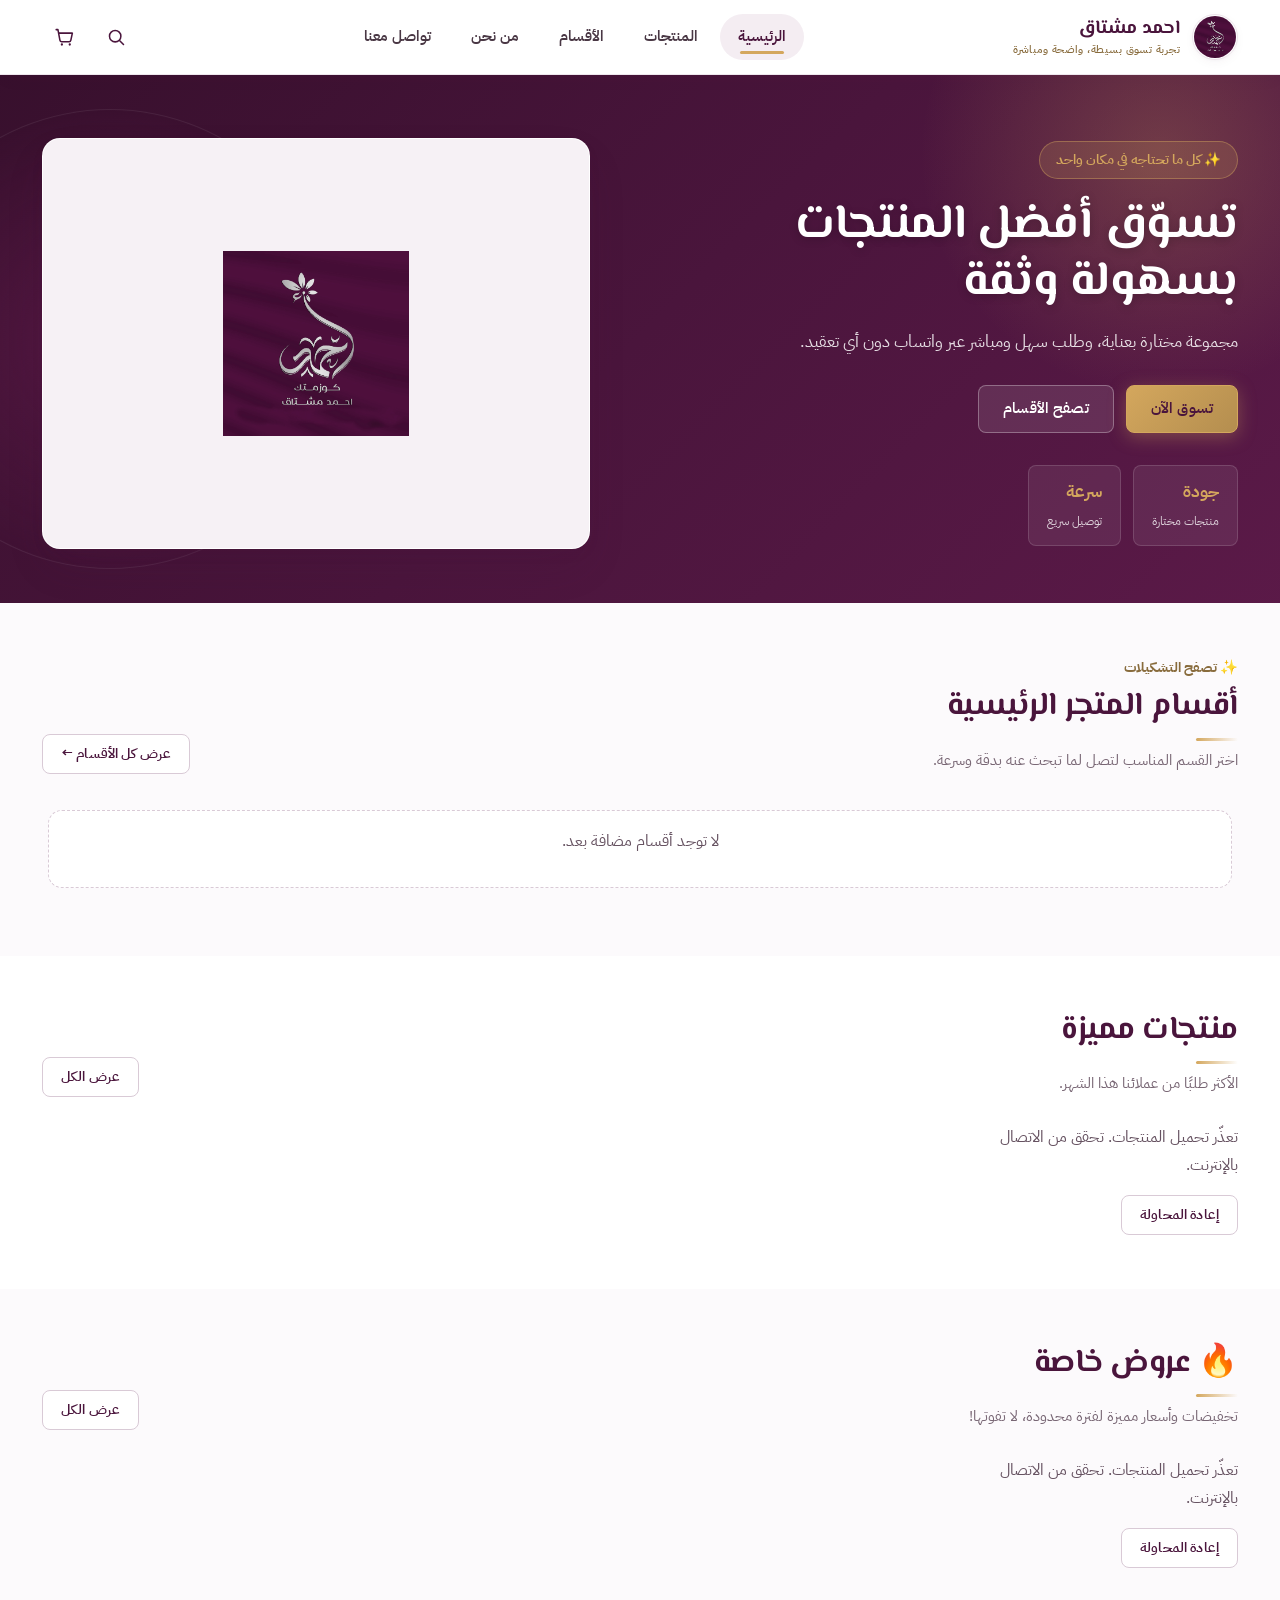
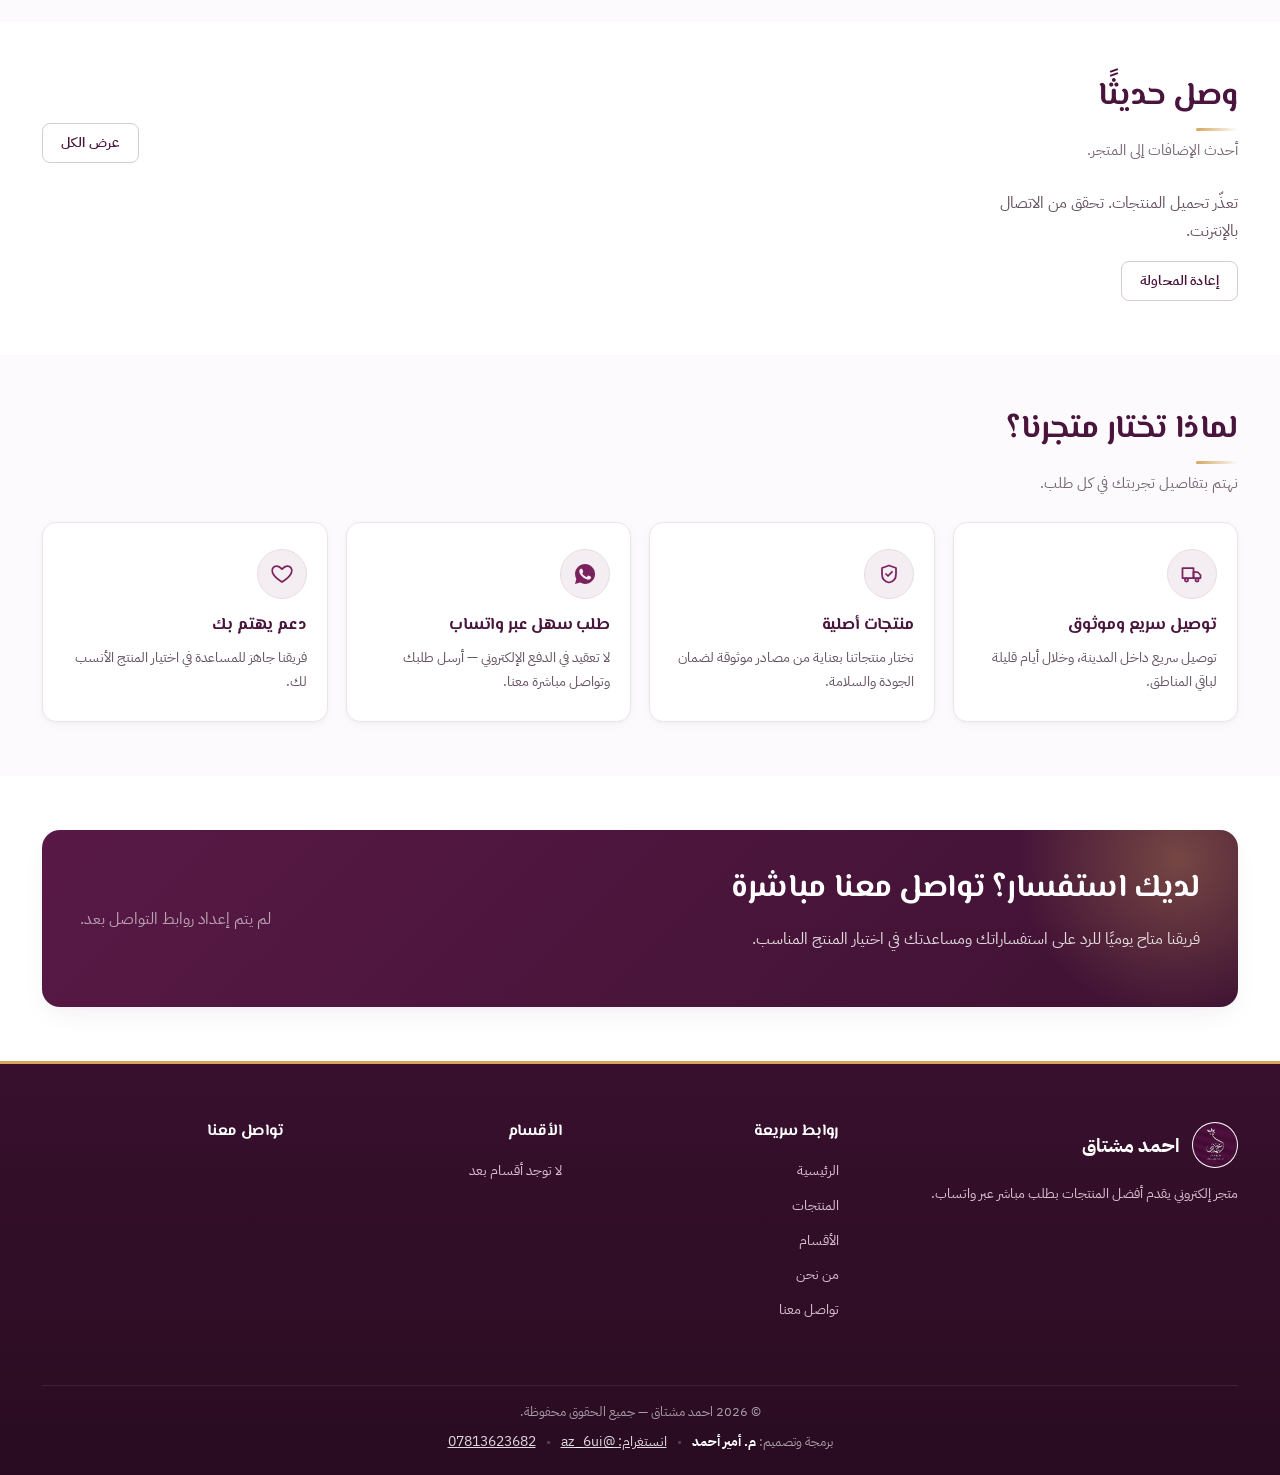
==== commit 314469f7: "Update index.html" ====
--- a/index.html
+++ b/index.html
@@ -4,53 +4,43 @@
   <meta charset="UTF-8">
   <meta name="viewport" content="width=device-width, initial-scale=1.0">
   
-  <!-- العناوين الأساسية لمحركات البحث والمتصفحات -->
   <title>كوزمتك احمد مشتاق | تسوق أفضل المنتجات بسهولة</title>
   <meta name="description" content="تصفّح تشكيلة واسعة من المنتجات المختارة بعناية واطلب مباشرة عبر واتساب مع توصيل سريع لباب بيتك.">
-  <link rel="icon" type="image/png" sizes="192x192" href="assets/logo/logo.png?v=65">
-  <link rel="shortcut icon" type="image/png" href="assets/logo/logo.png?v=65">
-  <link rel="apple-touch-icon" href="assets/logo/logo.png?v=65">
-  <link rel="apple-touch-icon" sizes="180x180" href="assets/logo/logo.png?v=65">
-
-  <!-- ========================================== -->
-  <!-- تهيئة الروابط للمشاركة (WhatsApp / Telegram / Social) -->
-  <!-- ========================================== -->
+  <link rel="icon" type="image/png" sizes="192x192" href="assets/logo/logo.png?v=68">
+  <link rel="shortcut icon" type="image/png" href="assets/logo/logo.png?v=68">
+  <link rel="apple-touch-icon" href="assets/logo/logo.png?v=68">
+  <link rel="apple-touch-icon" sizes="180x180" href="assets/logo/logo.png?v=68">
+
   <meta property="og:type" content="website">
   <meta property="og:url" content="https://ahmed-mushtaq.pages.dev/">
   <meta property="og:locale" content="ar_AR">
   <meta property="og:site_name" content="كوزمتك احمد مشتاق">
   <meta property="og:title" content="كوزمتك احمد مشتاق | تسوق أفضل المنتجات بسهولة وثقة">
   <meta property="og:description" content="تصفّح تشكيلة واسعة من المنتجات واطلب مباشرة عبر واتساب بسهولة وسرعة.">
-  <meta property="og:image" content="https://ahmed-mushtaq.pages.dev/assets/logo/logo.png?v=65">
+  <meta property="og:image" content="https://ahmed-mushtaq.pages.dev/assets/logo/logo.png?v=68">
   <meta property="og:image:alt" content="شعار المتجر">
 
-  <!-- وسوم منصة X / Twitter -->
   <meta name="twitter:card" content="summary_large_image">
   <meta name="twitter:title" content="كوزمتك احمد مشتاق | تسوق أفضل المنتجات بسهولة وثقة">
   <meta name="twitter:description" content="تصفّح تشكيلة واسعة من المنتجات واطلب مباشرة عبر واتساب بسهولة وسرعة.">
-  <meta name="twitter:image" content="https://ahmed-mushtaq.pages.dev/assets/logo/logo.png?v=65">
-
-  <!-- مصافحة مسبقة للخوادم الخارجية (عدّل رابط قاعدة البيانات لكل عميل ليطابق config.js) -->
+  <meta name="twitter:image" content="https://ahmed-mushtaq.pages.dev/assets/logo/logo.png?v=68">
+
   <link rel="preconnect" href="https://test3-2a6de-default-rtdb.europe-west1.firebasedatabase.app" crossorigin>
   <link rel="preconnect" href="https://ik.imagekit.io" crossorigin>
   <link rel="preconnect" href="https://fonts.googleapis.com">
   <link rel="preconnect" href="https://fonts.gstatic.com" crossorigin>
 
-  <!-- الخطوط لا تحجب الرسم: تُحمَّل بالخلفية ثم تُفعَّل -->
   <link rel="preload" as="style" href="https://fonts.googleapis.com/css2?family=Tajawal:wght@400;500;700&display=swap">
   <link rel="stylesheet" href="https://fonts.googleapis.com/css2?family=Tajawal:wght@400;500;700&display=swap" media="print" onload="this.media='all'">
   <noscript>
     <link rel="stylesheet" href="https://fonts.googleapis.com/css2?family=Tajawal:wght@400;500;700&display=swap">
   </noscript>
 
-  <link rel="stylesheet" href="css/style.css?v=65">
-  <link rel="stylesheet" href="css/refresh.css?v=65">
-
-  <!-- config.js صغير (2KB) ومن نفس النطاق: نحمّله مبكرًا ليبدأ جلب البيانات بالتوازي مع تحميل CSS/JS -->
-  <script src="js/config.js?v=65"></script>
+  <link rel="stylesheet" href="css/style.css?v=68">
+  <link rel="stylesheet" href="css/refresh.css?v=68">
+
+  <script src="js/config.js?v=68"></script>
   <script>
-  /* بدء جلب بيانات الرئيسية فورًا (قبل تحميل store.js). store.js يلتقط النتائج عبر window.__early.
-     تم إضافة cache: "no-cache" لمنع المتصفح من قراءة نسخ قديمة مخزنة، وتقليص المهلة إلى دقيقة واحدة. */
   (function () {
     try {
       if (typeof STORE_CONFIG === "undefined" || !window.fetch) return;
@@ -59,23 +49,17 @@
       var E = window.__early = {};
       function go(path, qs) {
         var url = base + "/" + path + ".json" + (qs || "");
-        E[url] = fetch(url, { cache: "no-cache" }).then(function (r) { return r.ok ? r.json() : undefined; }).catch(function () { return undefined; });
+        E[url] = fetch(url, { cache: "no-store" }).then(function (r) { return r.ok ? r.json() : undefined; }).catch(function () { return undefined; });
       }
       function q(f, v, l) {
         return "?orderBy=" + encodeURIComponent(JSON.stringify(f)) + "&equalTo=" + encodeURIComponent(JSON.stringify(v)) + "&limitToFirst=" + l;
       }
-      var now = Date.now();
-      var last = +localStorage.getItem("last_meta_pull_time") || 0;
-      if (now - last >= 60000) {
-        localStorage.removeItem("last_meta_pull_time");
-        go("ws_categories");
-        go("ws_settings");
-        go("ws_ads");
-      }
-      var lastIdx = +localStorage.getItem("ws_index_checked") || 0;
-      if (now - lastIdx >= 60000) {
-        localStorage.removeItem("ws_index_checked");
-      }
+      
+      // سحب فوري سريع للأقسام والإعلانات والنسخة المحدثة
+      go("ws_categories");
+      go("ws_settings");
+      go("ws_ads");
+      go("ws_index/v");
       go("ws_products", q("featured", true, 5));
       go("ws_products", q("isOffer", true, 5));
       go("ws_products", q("isNew", true, 5));
@@ -83,12 +67,10 @@
   })();
   </script>
 
-  <!-- تحميل مسبق للصفحات التالية عند اقتراب المستخدم منها -->
   <script type="speculationrules">{"prefetch":[{"where":{"href_matches":"/*"},"eagerness":"moderate"}]}</script>
 </head>
 <body>
 
-<!-- الهيدر يتم توليده عبر app.js -->
 <div id="site-header" data-active="home"></div>
 
 <main>
@@ -109,13 +91,11 @@
         </div>
       </div>
       <div class="hero-art" id="heroPromoContainer">
-        <!-- صورة افتراضية تظهر فوراً قبل تحميل السلايدر -->
-        <div class="hero-art-default"><img src="assets/logo/logo.png?v=65" alt="شعار المتجر" width="160" height="160" fetchpriority="high" decoding="async"></div>
-      </div>
-    </div>
-  </section>
-
-  <!-- قسم الأقسام الرئيسية -->
+        <div class="hero-art-default"><img src="assets/logo/logo.png?v=68" alt="شعار المتجر" width="160" height="160" fetchpriority="high" decoding="async"></div>
+      </div>
+    </div>
+  </section>
+
   <section class="section section-categories-highlight" id="categories">
     <div class="container">
       <div class="section-head">
@@ -130,7 +110,6 @@
     </div>
   </section>
 
-  <!-- قسم المنتجات المميزة -->
   <section class="section section-alt">
     <div class="container">
       <div class="section-head">
@@ -149,7 +128,6 @@
     </div>
   </section>
 
-  <!-- قسم العروض الخاصة -->
   <section class="section">
     <div class="container">
       <div class="section-head">
@@ -168,7 +146,6 @@
     </div>
   </section>
 
-  <!-- قسم وصل حديثاً -->
   <section class="section section-alt">
     <div class="container">
       <div class="section-head">
@@ -187,7 +164,6 @@
     </div>
   </section>
 
-  <!-- قسم المزايا -->
   <section class="section">
     <div class="container">
       <div class="section-head">
@@ -221,7 +197,6 @@
     </div>
   </section>
 
-  <!-- تواصل معنا -->
   <section class="section section-alt">
     <div class="container">
       <div class="contact-band" id="contactBand">
@@ -237,18 +212,11 @@
   
 <div id="site-footer"></div>
 
-<!-- كل السكربتات مؤجلة (defer) → لا تحجب الرسم -->
-<script src="js/icons.js?v=65" defer></script>
-<script src="js/store.js?v=65" defer></script>
-<script src="js/whatsapp.js?v=65" defer></script>
-<script src="js/app.js?v=65" defer></script>
+<script src="js/icons.js?v=68" defer></script>
+<script src="js/store.js?v=68" defer></script>
+<script src="js/whatsapp.js?v=68" defer></script>
+<script src="js/app.js?v=68" defer></script>
 <script>
-/* ==========================================================================
-   منطق الصفحة الرئيسية المحدّث
-   - عرض فوري من الكاش ثم تحديث بالخلفية (stale-while-revalidate)
-   - مزامنة تلقائية مع الفهرس الخفيف ws_index ومع حدث store:synced
-   - تحديث كامل للإعلانات والأقسام والمنتجات دون الحاجة لزيارة صفحة أخرى
-   ========================================================================== */
   var slideInterval = null;
   var HOME_SECTIONS = [
     { grid: "featuredGrid", field: "featured", cache: "featured", empty: "لا توجد منتجات مميزة حاليًا." },
@@ -407,7 +375,6 @@
 
     return Store.loadProductsPageByField(sec.field, true, 4, null).then(function (res) {
       var list = (res && res.products || []).filter(function (p) { return Store.isProductAvailable(p); }).slice(0, 4);
-      // إن كانت نتيجة الاستعلام المباشر فارغة والفهرس المحلي محمّل، نأخذ من الفهرس المحدث
       if (!list.length) {
         var idxList = getSectionFromIndex(sec.field);
         if (idxList && idxList.length) list = idxList;
@@ -437,14 +404,11 @@
     });
   }
 
-  /* ---------- الأقسام ---------- */
   var catSig = null;
   function renderHomeCategories() {
     var el = document.getElementById("homeCategories");
     if (!el) return;
     var cats = Store.getCategories().filter(function (c) { return !c.parentId; });
-
-    if (!cats.length && !LS.get("last_meta_pull_time")) return; // لم تصل أول مزامنة بعد: نُبقي الـ skeleton
 
     var sig = JSON.stringify(cats.map(function (c) { return [c.id, c.name, c.image, c.icon]; }));
     if (sig === catSig) return;
@@ -463,7 +427,6 @@
     }).join("");
   }
 
-  /* ---------- روابط التواصل ---------- */
   function renderHomeSocial() {
     var homeSocial = document.getElementById("homeSocialRow");
     if (!homeSocial) return;
@@ -475,7 +438,6 @@
     homeSocial.innerHTML = html || '<span style="opacity:.6;">لم يتم إعداد روابط التواصل بعد.</span>';
   }
 
-  /* ---------- سلايدر الإعلانات ---------- */
   var adsSig = null;
   var reduceMotion = window.matchMedia && window.matchMedia("(prefers-reduced-motion: reduce)").matches;
   var sliderCtl = { start: function () {}, stop: function () {} };
@@ -493,7 +455,7 @@
     if (!heroArt) return;
 
     var sig = JSON.stringify(ads.map(function (a) { return [a.image, a.link, a.order]; }));
-    if (sig === adsSig) return; // لا تغيير ← لا نعيد بناء السلايدر
+    if (sig === adsSig) return;
     var hadSlider = adsSig !== null && adsSig !== "[]";
     adsSig = sig;
 
@@ -502,7 +464,7 @@
     clearInterval(slideInterval);
 
     if (!ads.length) {
-      if (hadSlider) heroArt.innerHTML = '<div class="hero-art-default"><img src="assets/logo/logo.png?v=65" alt="شعار المتجر" width="160" height="160" decoding="async"></div>';
+      if (hadSlider) heroArt.innerHTML = '<div class="hero-art-default"><img src="assets/logo/logo.png?v=68" alt="شعار المتجر" width="160" height="160" decoding="async"></div>';
       return;
     }
 
@@ -562,9 +524,8 @@
     renderAdsSlider();
     HOME_SECTIONS.forEach(loadHomeSection);
 
-    // فحص وتحديث الفهرس الخفيف ws_index بالخلفية لضمان أحدث المنتجات دائماً
     if (typeof Store !== "undefined" && typeof Store.ensureIndexFresh === "function") {
-      Store.ensureIndexFresh().then(function () {
+      Store.ensureIndexFresh(true).then(function () {
         syncSectionsFromFreshIndex();
       }).catch(function () {});
     }
@@ -574,7 +535,6 @@
     renderHomeSocial();
     renderHomeCategories();
     renderAdsSlider();
-    // إعادة تحديث بطاقات المنتجات في حال وصول أسماء أقسام جديدة أو تغير الفهرس
     HOME_SECTIONS.forEach(function (sec) {
       var cached = Store.getFieldCache(sec.cache).slice(0, 4);
       if (cached.length) paintSectionIfChanged(sec, cached, false);
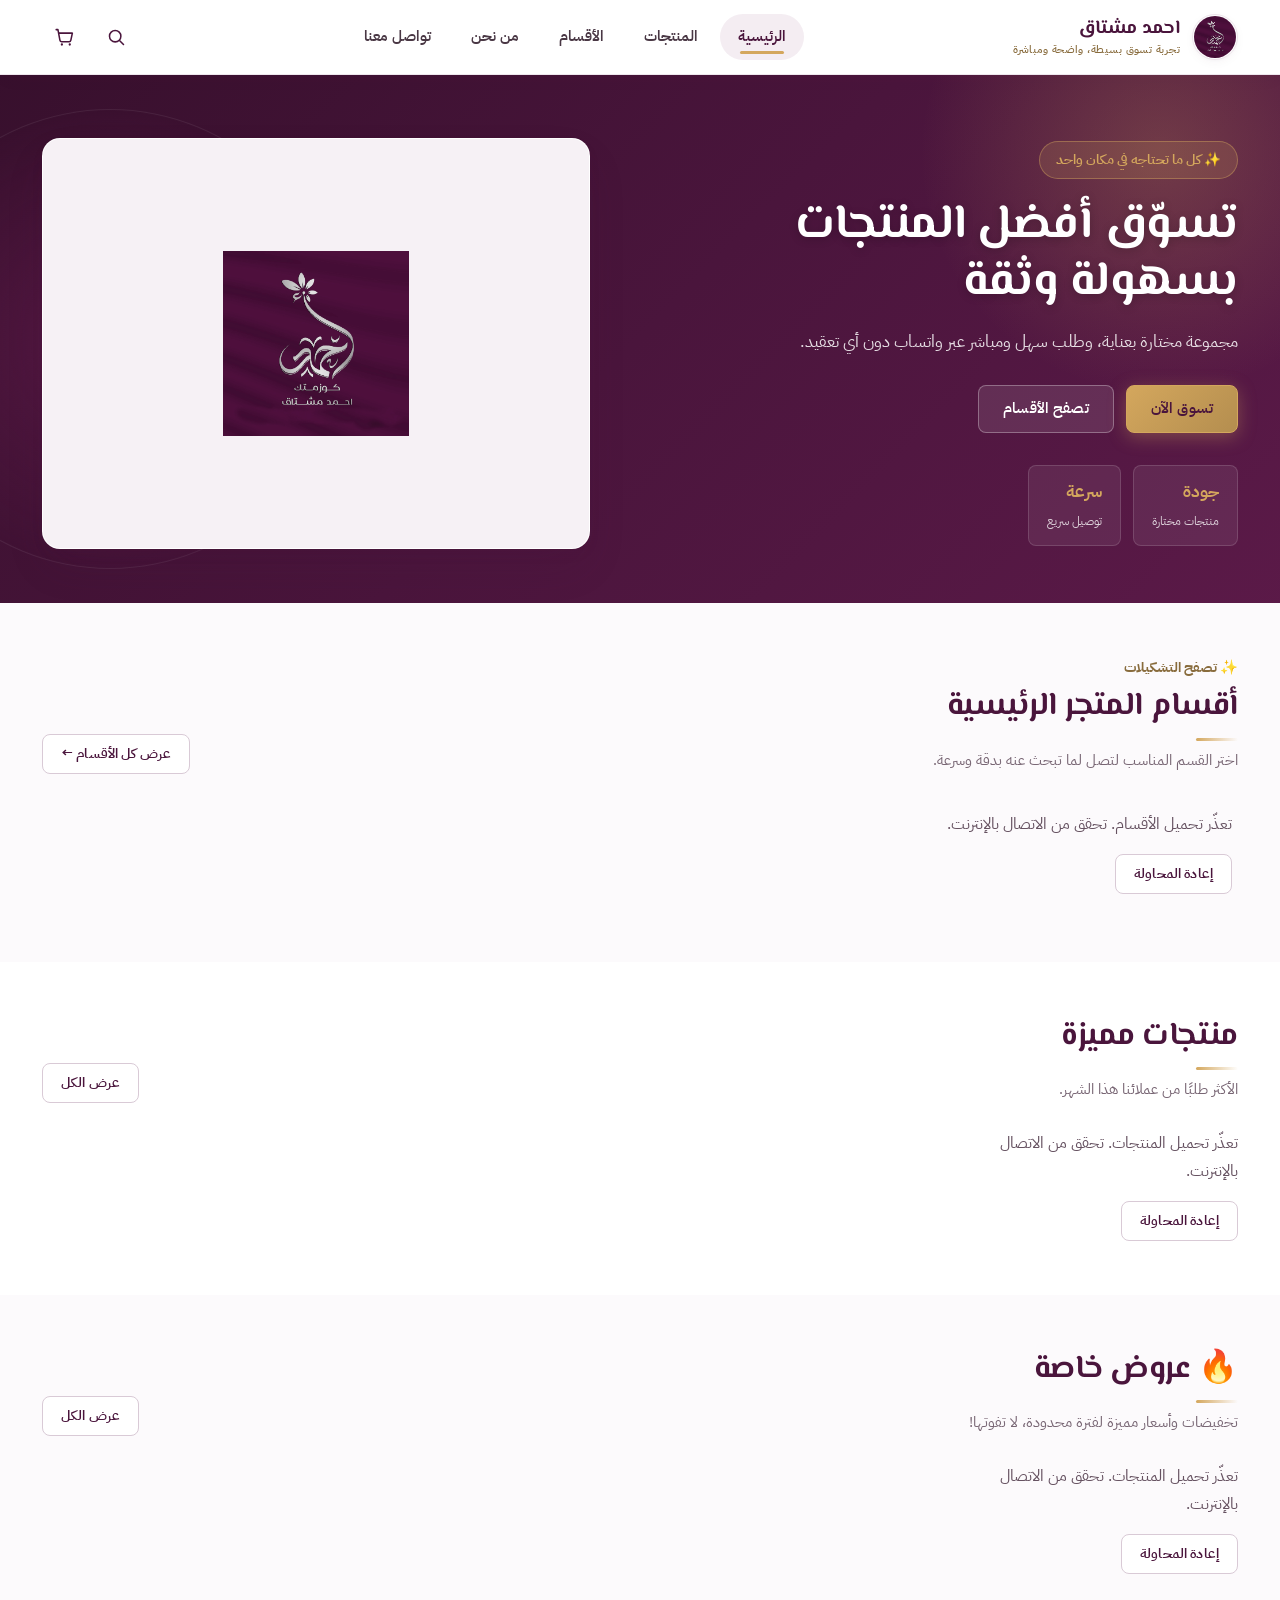
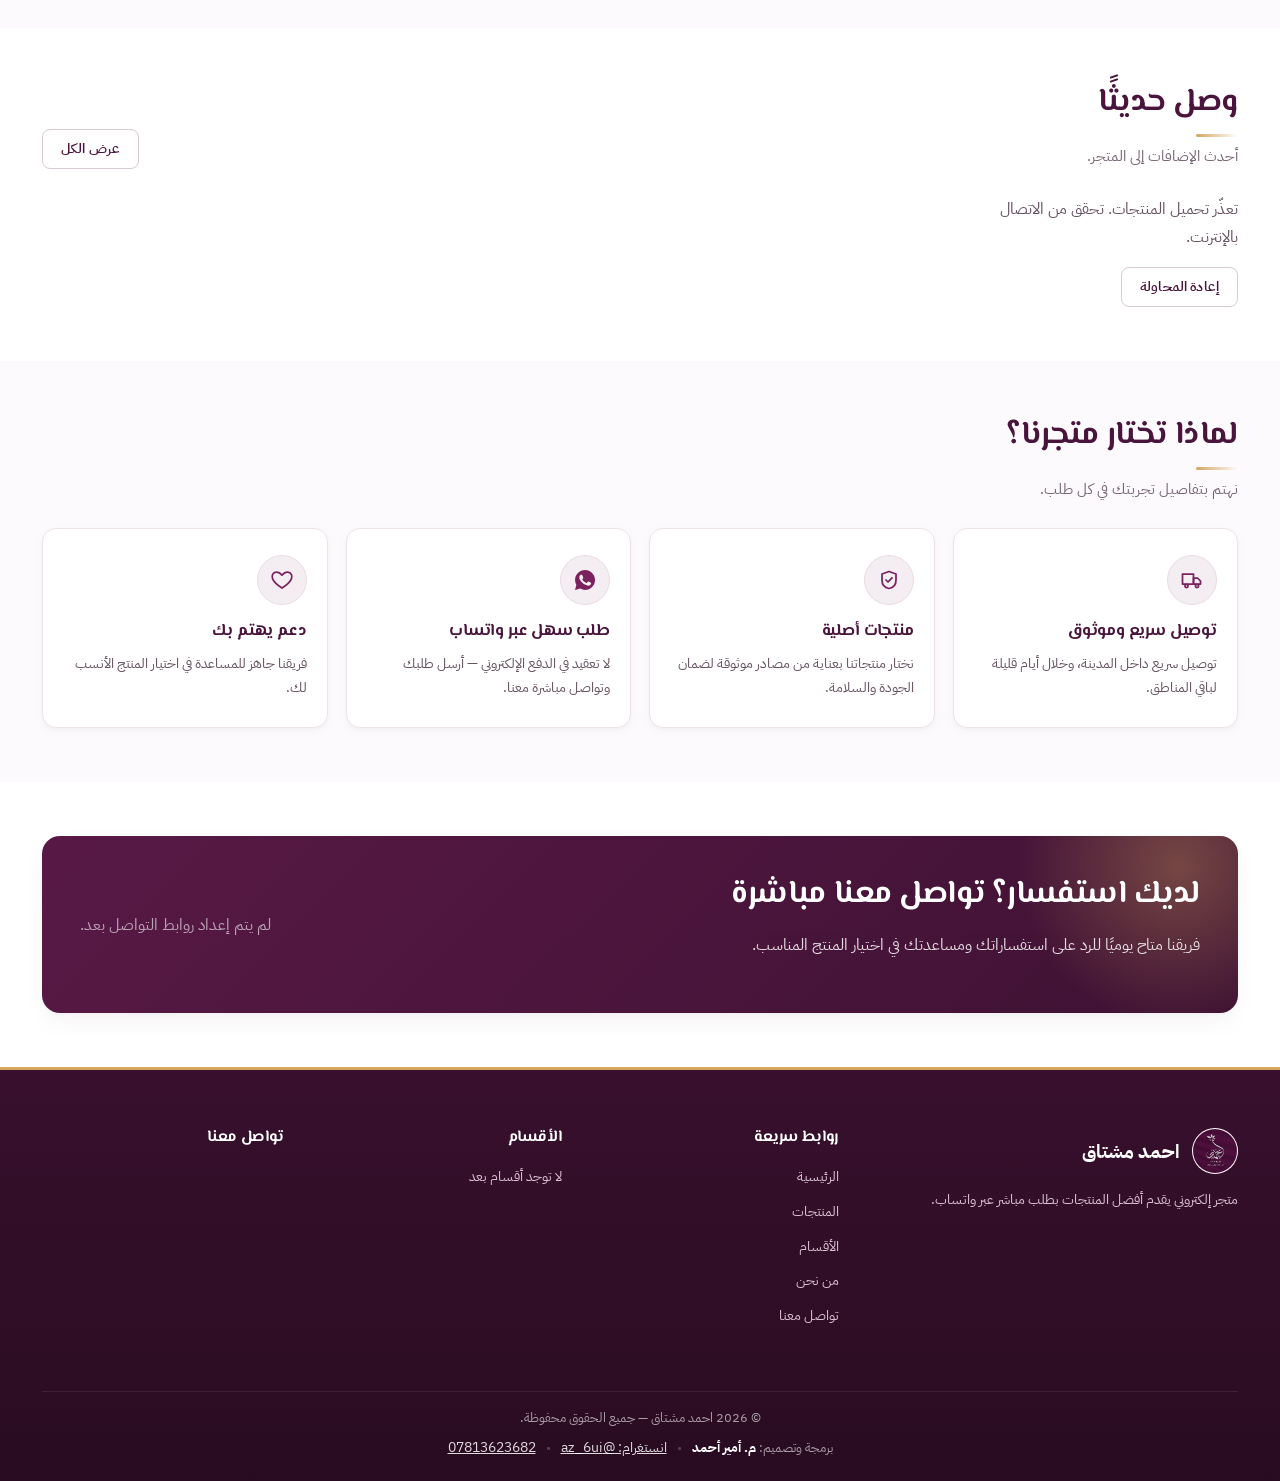
==== commit 5afbc9a1: "Add files via upload" ====
--- a/index.html
+++ b/index.html
@@ -6,10 +6,10 @@
   
   <title>كوزمتك احمد مشتاق | تسوق أفضل المنتجات بسهولة</title>
   <meta name="description" content="تصفّح تشكيلة واسعة من المنتجات المختارة بعناية واطلب مباشرة عبر واتساب مع توصيل سريع لباب بيتك.">
-  <link rel="icon" type="image/png" sizes="192x192" href="assets/logo/logo.png?v=68">
-  <link rel="shortcut icon" type="image/png" href="assets/logo/logo.png?v=68">
-  <link rel="apple-touch-icon" href="assets/logo/logo.png?v=68">
-  <link rel="apple-touch-icon" sizes="180x180" href="assets/logo/logo.png?v=68">
+  <link rel="icon" type="image/png" sizes="192x192" href="assets/logo/logo.png?v=69">
+  <link rel="shortcut icon" type="image/png" href="assets/logo/logo.png?v=69">
+  <link rel="apple-touch-icon" href="assets/logo/logo.png?v=69">
+  <link rel="apple-touch-icon" sizes="180x180" href="assets/logo/logo.png?v=69">
 
   <meta property="og:type" content="website">
   <meta property="og:url" content="https://ahmed-mushtaq.pages.dev/">
@@ -17,13 +17,13 @@
   <meta property="og:site_name" content="كوزمتك احمد مشتاق">
   <meta property="og:title" content="كوزمتك احمد مشتاق | تسوق أفضل المنتجات بسهولة وثقة">
   <meta property="og:description" content="تصفّح تشكيلة واسعة من المنتجات واطلب مباشرة عبر واتساب بسهولة وسرعة.">
-  <meta property="og:image" content="https://ahmed-mushtaq.pages.dev/assets/logo/logo.png?v=68">
+  <meta property="og:image" content="https://ahmed-mushtaq.pages.dev/assets/logo/logo.png?v=69">
   <meta property="og:image:alt" content="شعار المتجر">
 
   <meta name="twitter:card" content="summary_large_image">
   <meta name="twitter:title" content="كوزمتك احمد مشتاق | تسوق أفضل المنتجات بسهولة وثقة">
   <meta name="twitter:description" content="تصفّح تشكيلة واسعة من المنتجات واطلب مباشرة عبر واتساب بسهولة وسرعة.">
-  <meta name="twitter:image" content="https://ahmed-mushtaq.pages.dev/assets/logo/logo.png?v=68">
+  <meta name="twitter:image" content="https://ahmed-mushtaq.pages.dev/assets/logo/logo.png?v=69">
 
   <link rel="preconnect" href="https://test3-2a6de-default-rtdb.europe-west1.firebasedatabase.app" crossorigin>
   <link rel="preconnect" href="https://ik.imagekit.io" crossorigin>
@@ -36,10 +36,10 @@
     <link rel="stylesheet" href="https://fonts.googleapis.com/css2?family=Tajawal:wght@400;500;700&display=swap">
   </noscript>
 
-  <link rel="stylesheet" href="css/style.css?v=68">
-  <link rel="stylesheet" href="css/refresh.css?v=68">
-
-  <script src="js/config.js?v=68"></script>
+  <link rel="stylesheet" href="css/style.css?v=69">
+  <link rel="stylesheet" href="css/refresh.css?v=69">
+
+  <script src="js/config.js?v=69"></script>
   <script>
   (function () {
     try {
@@ -55,7 +55,7 @@
         return "?orderBy=" + encodeURIComponent(JSON.stringify(f)) + "&equalTo=" + encodeURIComponent(JSON.stringify(v)) + "&limitToFirst=" + l;
       }
       
-      // سحب فوري سريع للأقسام والإعلانات والنسخة المحدثة
+      // سحب فوري سريع للأقسام والإعلانات ورقم النسخة المحدثة بالتوازي مع تحميل الصفحة
       go("ws_categories");
       go("ws_settings");
       go("ws_ads");
@@ -91,7 +91,7 @@
         </div>
       </div>
       <div class="hero-art" id="heroPromoContainer">
-        <div class="hero-art-default"><img src="assets/logo/logo.png?v=68" alt="شعار المتجر" width="160" height="160" fetchpriority="high" decoding="async"></div>
+        <div class="hero-art-default"><img src="assets/logo/logo.png?v=69" alt="شعار المتجر" width="160" height="160" fetchpriority="high" decoding="async"></div>
       </div>
     </div>
   </section>
@@ -212,10 +212,10 @@
   
 <div id="site-footer"></div>
 
-<script src="js/icons.js?v=68" defer></script>
-<script src="js/store.js?v=68" defer></script>
-<script src="js/whatsapp.js?v=68" defer></script>
-<script src="js/app.js?v=68" defer></script>
+<script src="js/icons.js?v=69" defer></script>
+<script src="js/store.js?v=69" defer></script>
+<script src="js/whatsapp.js?v=69" defer></script>
+<script src="js/app.js?v=69" defer></script>
 <script>
   var slideInterval = null;
   var HOME_SECTIONS = [
@@ -286,7 +286,7 @@
           '<h3 class="product-name"><a href="' + href + '">' + escapeHtml(product.name) + "</a></h3>" +
           colorsHtml +
           '<div class="product-foot">' +
-            '<span class="price">' + formatPrice(product.price) + "</span>" +
+            '<span class="price">' + priceHtml(product) + "</span>" +
             '<div class="product-actions">' +
               '<button class="btn btn-primary" ' + (outOfStock ? "disabled" : "") +
                 ' title="' + actionTitle + '" onclick="quickAddToCart(' + jsStr(product.id) + ')">' +
@@ -327,7 +327,7 @@
   function listSig(list) {
     return (list || []).map(function (p) {
       return [
-        p.id, p.name, p.price, p.image, p.categoryId,
+        p.id, p.name, p.price, p.oldPrice, p.image, p.categoryId,
         Store.getCategoryName(p.categoryId),
         p.available, p.isOffer, p.isNew, p.featured,
         Store.getTotalStock(p),
@@ -410,6 +410,8 @@
     if (!el) return;
     var cats = Store.getCategories().filter(function (c) { return !c.parentId; });
 
+    if (!cats.length && !LS.get("last_meta_pull_time")) return;
+
     var sig = JSON.stringify(cats.map(function (c) { return [c.id, c.name, c.image, c.icon]; }));
     if (sig === catSig) return;
     catSig = sig;
@@ -464,7 +466,7 @@
     clearInterval(slideInterval);
 
     if (!ads.length) {
-      if (hadSlider) heroArt.innerHTML = '<div class="hero-art-default"><img src="assets/logo/logo.png?v=68" alt="شعار المتجر" width="160" height="160" decoding="async"></div>';
+      if (hadSlider) heroArt.innerHTML = '<div class="hero-art-default"><img src="assets/logo/logo.png?v=69" alt="شعار المتجر" width="160" height="160" decoding="async"></div>';
       return;
     }
 
@@ -556,4 +558,4 @@
   });
 </script>
 </body>
-</html>
+</html>
--- a/css/style.css
+++ b/css/style.css
@@ -1805,4 +1805,18 @@
 }
 @media(prefers-reduced-motion:reduce){
   *{transition:none!important;animation:none!important;scroll-behavior:auto!important}
-}+}
+
+/* عرض السعر الجديد مع القديم المشطوب داخل بطاقات المنتجات */
+.product-foot .price{display:flex;flex-direction:column;align-items:flex-start;gap:2px}
+.product-foot .price-old{margin-inline-start:0}
+.detail-price .price-old{font-size:.55em;margin-inline-start:12px}
+
+/* إشعار تحديث الموقع في لوحة الأدمن */
+.update-card{width:100%!important;max-width:min(520px,94vw)!important;max-height:90vh;overflow-y:auto}
+.update-intro{margin:0 0 16px;color:var(--text-2);line-height:1.8}
+.update-list{list-style:none;margin:0 0 20px;padding:0;display:grid;gap:12px}
+.update-list li{display:flex;gap:12px;align-items:flex-start;padding:14px;background:var(--accent-soft);border:1px solid var(--border);border-radius:var(--radius-sm)}
+.update-num{flex:none;display:grid;place-items:center;width:30px;height:30px;border-radius:50%;background:var(--primary);color:var(--on-primary);font-weight:700;font-size:.95rem}
+.update-list strong{display:block;color:var(--primary);margin-bottom:4px}
+.update-list p{margin:0;color:var(--text-2);font-size:.92rem;line-height:1.7}
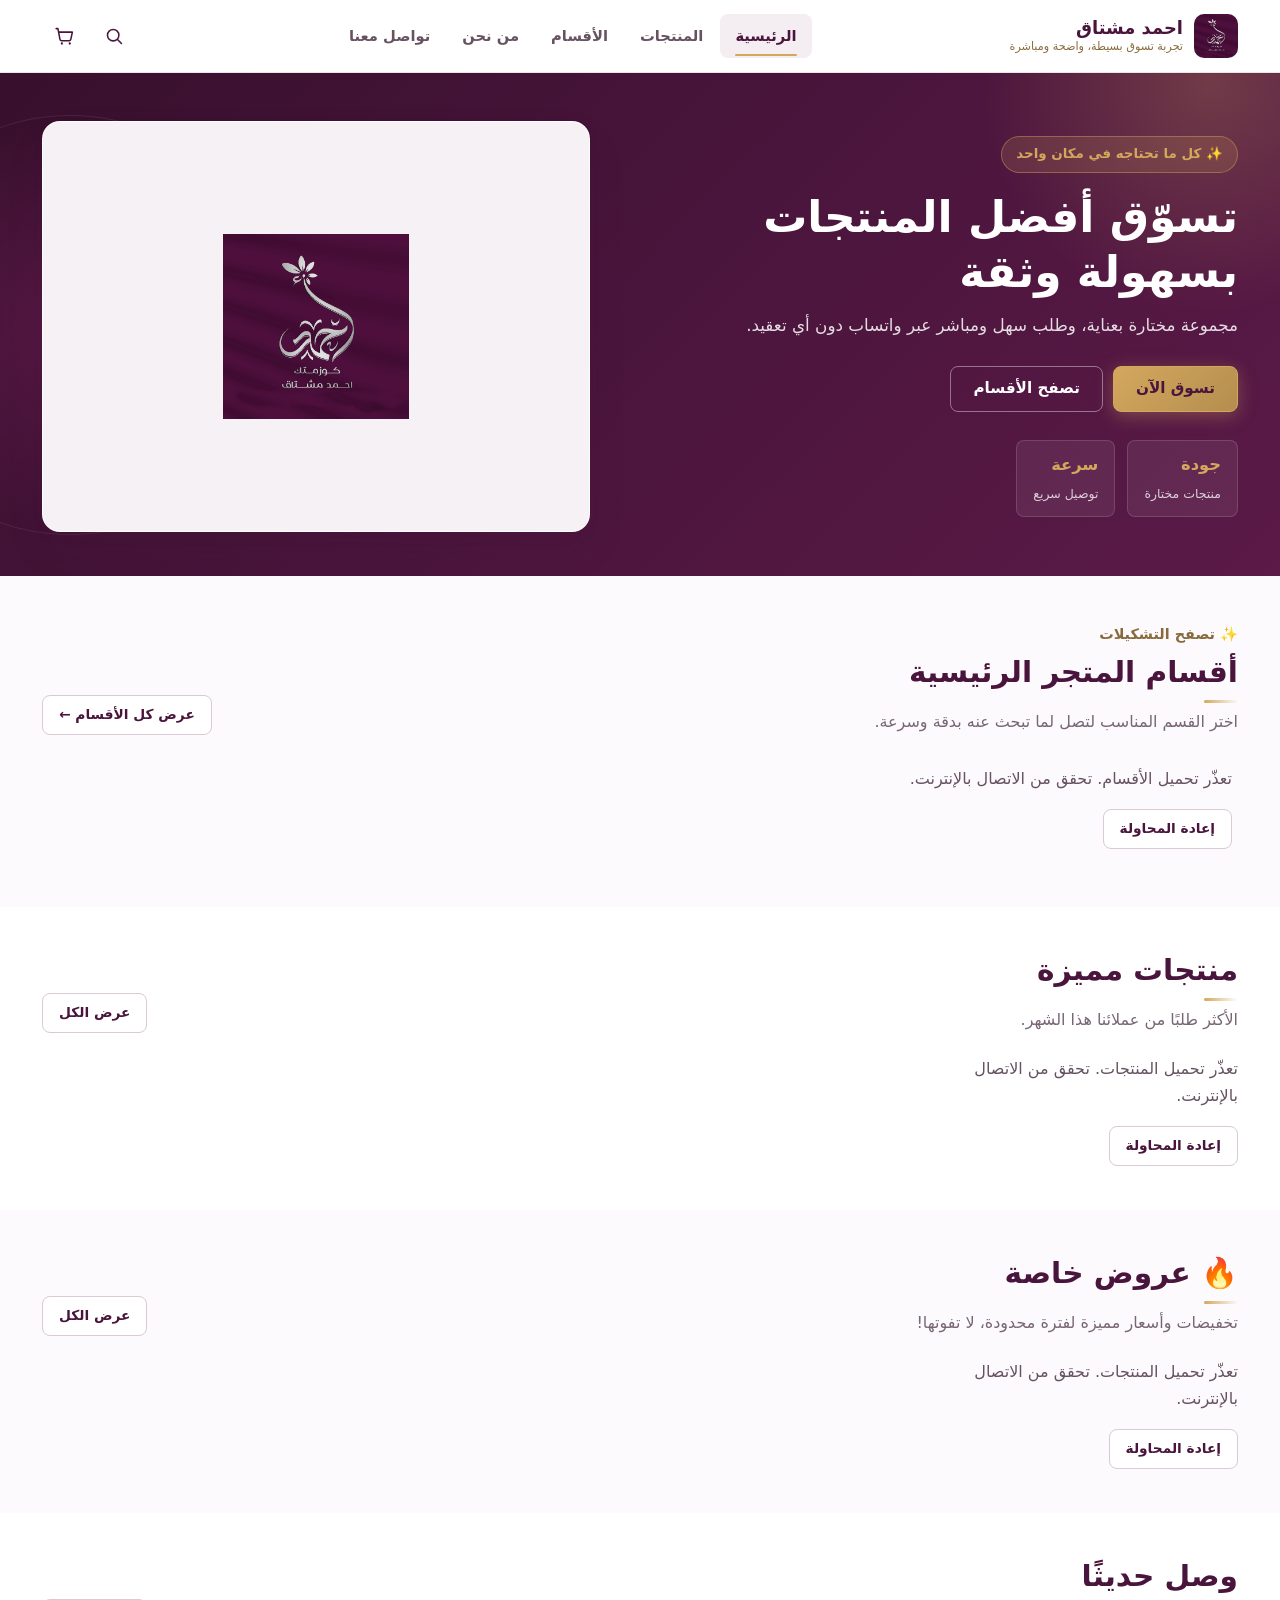
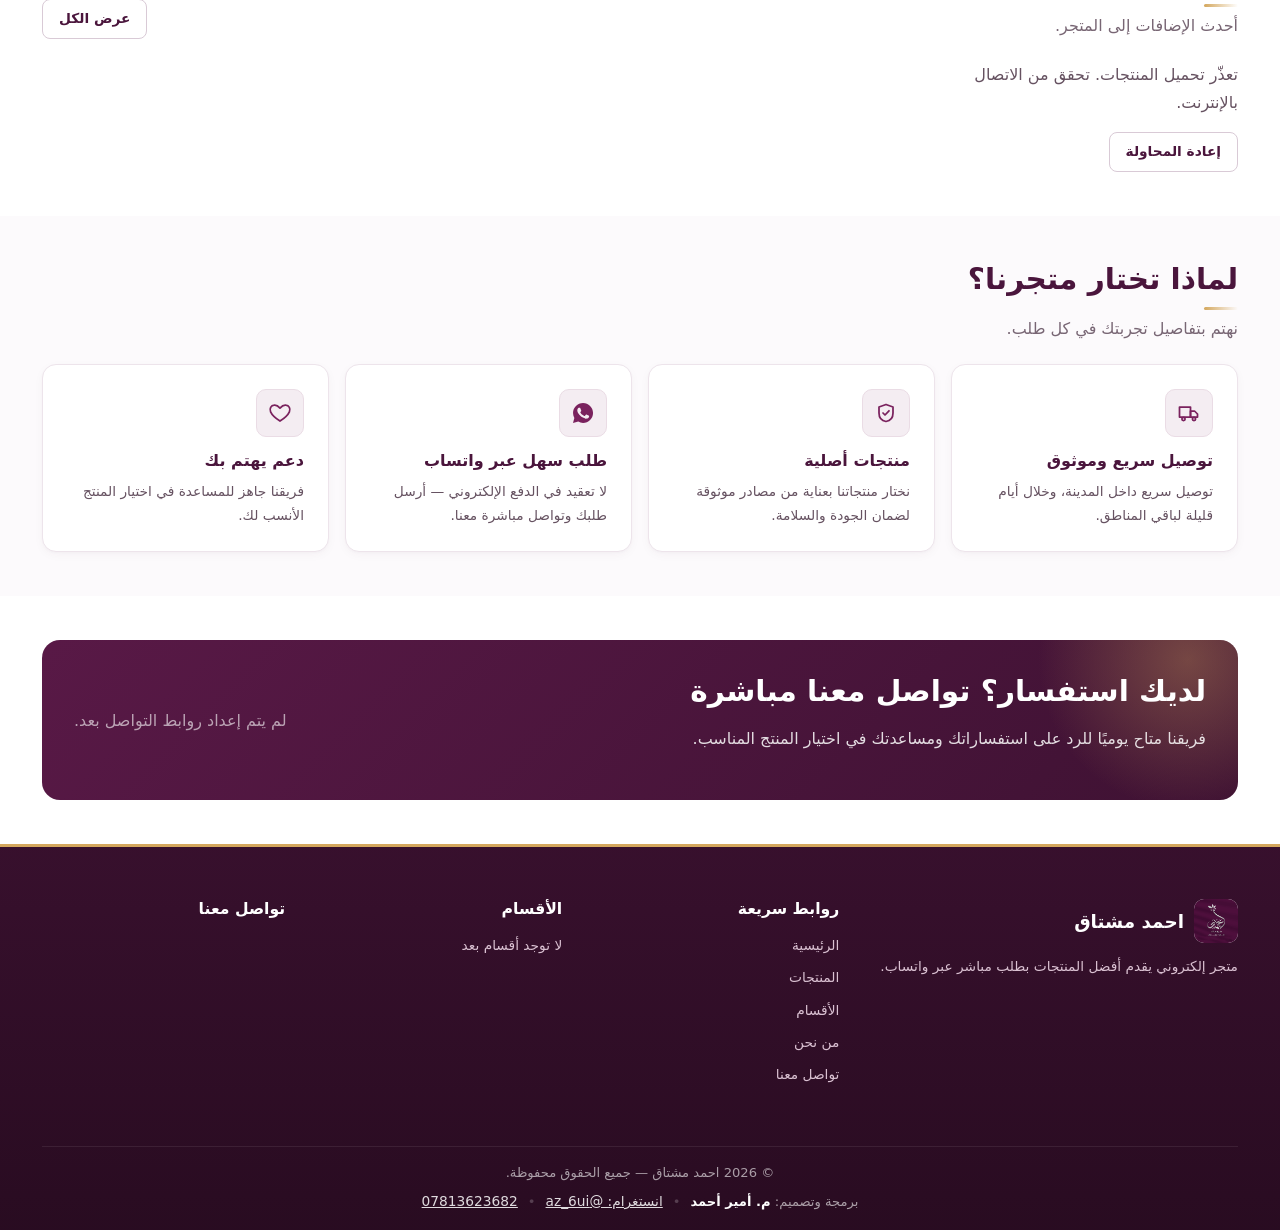
==== commit bc5b5425: "Add files via upload" ====
--- a/index.html
+++ b/index.html
@@ -1,15 +1,27 @@
 <!DOCTYPE html>
 <html lang="ar" dir="rtl">
 <head>
+
+<!-- Google tag (gtag.js) -->
+<script async src="https://www.googletagmanager.com/gtag/js?id=G-V6PNECE690"></script>
+<script>
+  window.dataLayer = window.dataLayer || [];
+  function gtag(){dataLayer.push(arguments);}
+  gtag('js', new Date());
+
+  gtag('config', 'G-V6PNECE690');
+</script>
+
+  
   <meta charset="UTF-8">
   <meta name="viewport" content="width=device-width, initial-scale=1.0">
   
   <title>كوزمتك احمد مشتاق | تسوق أفضل المنتجات بسهولة</title>
   <meta name="description" content="تصفّح تشكيلة واسعة من المنتجات المختارة بعناية واطلب مباشرة عبر واتساب مع توصيل سريع لباب بيتك.">
-  <link rel="icon" type="image/png" sizes="192x192" href="assets/logo/logo.png?v=69">
-  <link rel="shortcut icon" type="image/png" href="assets/logo/logo.png?v=69">
-  <link rel="apple-touch-icon" href="assets/logo/logo.png?v=69">
-  <link rel="apple-touch-icon" sizes="180x180" href="assets/logo/logo.png?v=69">
+  <link rel="icon" type="image/png" sizes="192x192" href="assets/logo/logo.png?v=73">
+  <link rel="shortcut icon" type="image/png" href="assets/logo/logo.png?v=73">
+  <link rel="apple-touch-icon" href="assets/logo/logo.png?v=73">
+  <link rel="apple-touch-icon" sizes="180x180" href="assets/logo/logo.png?v=73">
 
   <meta property="og:type" content="website">
   <meta property="og:url" content="https://ahmed-mushtaq.pages.dev/">
@@ -17,13 +29,13 @@
   <meta property="og:site_name" content="كوزمتك احمد مشتاق">
   <meta property="og:title" content="كوزمتك احمد مشتاق | تسوق أفضل المنتجات بسهولة وثقة">
   <meta property="og:description" content="تصفّح تشكيلة واسعة من المنتجات واطلب مباشرة عبر واتساب بسهولة وسرعة.">
-  <meta property="og:image" content="https://ahmed-mushtaq.pages.dev/assets/logo/logo.png?v=69">
+  <meta property="og:image" content="https://ahmed-mushtaq.pages.dev/assets/logo/logo.png?v=73">
   <meta property="og:image:alt" content="شعار المتجر">
 
   <meta name="twitter:card" content="summary_large_image">
   <meta name="twitter:title" content="كوزمتك احمد مشتاق | تسوق أفضل المنتجات بسهولة وثقة">
   <meta name="twitter:description" content="تصفّح تشكيلة واسعة من المنتجات واطلب مباشرة عبر واتساب بسهولة وسرعة.">
-  <meta name="twitter:image" content="https://ahmed-mushtaq.pages.dev/assets/logo/logo.png?v=69">
+  <meta name="twitter:image" content="https://ahmed-mushtaq.pages.dev/assets/logo/logo.png?v=73">
 
   <link rel="preconnect" href="https://test3-2a6de-default-rtdb.europe-west1.firebasedatabase.app" crossorigin>
   <link rel="preconnect" href="https://ik.imagekit.io" crossorigin>
@@ -36,10 +48,10 @@
     <link rel="stylesheet" href="https://fonts.googleapis.com/css2?family=Tajawal:wght@400;500;700&display=swap">
   </noscript>
 
-  <link rel="stylesheet" href="css/style.css?v=69">
-  <link rel="stylesheet" href="css/refresh.css?v=69">
-
-  <script src="js/config.js?v=69"></script>
+  <link rel="stylesheet" href="css/style.css?v=73">
+  <link rel="stylesheet" href="css/refresh.css?v=73">
+
+  <script src="js/config.js?v=73"></script>
   <script>
   (function () {
     try {
@@ -55,14 +67,33 @@
         return "?orderBy=" + encodeURIComponent(JSON.stringify(f)) + "&equalTo=" + encodeURIComponent(JSON.stringify(v)) + "&limitToFirst=" + l;
       }
       
-      // سحب فوري سريع للأقسام والإعلانات ورقم النسخة المحدثة بالتوازي مع تحميل الصفحة
-      go("ws_categories");
-      go("ws_settings");
-      go("ws_ads");
-      go("ws_index/v");
-      go("ws_products", q("featured", true, 5));
-      go("ws_products", q("isOffer", true, 5));
-      go("ws_products", q("isNew", true, 5));
+      var now = Date.now();
+      var lastMeta = Number(localStorage.getItem("last_meta_pull_time") || 0);
+      var lastIdx = Number(localStorage.getItem("ws_index_checked") || 0);
+      var hasLocalIndex = !!localStorage.getItem("ws_index_items");
+      var hasLocalMeta = !!localStorage.getItem("ws_categories");
+
+      // إذا كانت أول زيارة (لا توجد بيانات محلياً) نسحب الأقسام والإعلانات، 
+      // أما إذا كانت مخزنة فنفحص فقط رقم النسخة الخفيف ws_meta_v كل 20 ثانية (13 بايت فقط)
+      if (!hasLocalMeta) {
+        go("ws_categories");
+        go("ws_settings");
+        go("ws_ads");
+      } else if (!lastMeta || (now - lastMeta) > 60000) {
+        go("ws_meta_v");
+      }
+
+      // فحص رقم نسخة الفهرس ws_index/v كل 20 ثانية أو عند عدم وجود الفهرس محلياً
+      if (!hasLocalIndex || !lastIdx || (now - lastIdx) > 60000) {
+        go("ws_index/v");
+      }
+
+      // استعلامات المنتجات السريعة فقط عند أول زيارة للمتجر (عدم وجود فهرس محلي)
+      if (!hasLocalIndex) {
+        go("ws_products", q("featured", true, 5));
+        go("ws_products", q("isOffer", true, 5));
+        go("ws_products", q("isNew", true, 5));
+      }
     } catch (e) {}
   })();
   </script>
@@ -91,7 +122,7 @@
         </div>
       </div>
       <div class="hero-art" id="heroPromoContainer">
-        <div class="hero-art-default"><img src="assets/logo/logo.png?v=69" alt="شعار المتجر" width="160" height="160" fetchpriority="high" decoding="async"></div>
+        <div class="hero-art-default"><img src="assets/logo/logo.png?v=73" alt="شعار المتجر" width="160" height="160" fetchpriority="high" decoding="async"></div>
       </div>
     </div>
   </section>
@@ -212,10 +243,10 @@
   
 <div id="site-footer"></div>
 
-<script src="js/icons.js?v=69" defer></script>
-<script src="js/store.js?v=69" defer></script>
-<script src="js/whatsapp.js?v=69" defer></script>
-<script src="js/app.js?v=69" defer></script>
+<script src="js/icons.js?v=73" defer></script>
+<script src="js/store.js?v=73" defer></script>
+<script src="js/whatsapp.js?v=74" defer></script>
+<script src="js/app.js?v=73" defer></script>
 <script>
   var slideInterval = null;
   var HOME_SECTIONS = [
@@ -231,7 +262,7 @@
       var imgUrl = window.getIkUrl(product.image, 600, 80);
       return '<img src="' + escapeHtml(imgUrl) + '" ' +
              'alt="' + escapeHtml(product.name || "") + '" ' +
-             'class="product-media-img img-fade" width="600" height="600" loading="lazy" decoding="async" ' +
+             'class="product-media-img img-fade" loading="lazy" decoding="async" ' +
              'onload="this.classList.add(\'is-loaded\')" ' +
              'onerror="this.onerror=null; this.classList.add(\'is-loaded\'); this.src=\'' + IMG_FALLBACK + '\';">';
     }
@@ -373,6 +404,16 @@
       paintSectionIfChanged(sec, cached, false);
     }
 
+    // الاعتماد على الفهرس المحلي فوراً إذا كان موجوداً لمنع أي استعلامات سيرفر إضافية
+    if (typeof Store.hasIndexLocal === "function" && Store.hasIndexLocal()) {
+      var idxList = getSectionFromIndex(sec.field);
+      if (idxList && idxList.length) {
+        Store.setFieldCache(sec.cache, idxList);
+        paintSectionIfChanged(sec, idxList, true);
+        return Promise.resolve();
+      }
+    }
+
     return Store.loadProductsPageByField(sec.field, true, 4, null).then(function (res) {
       var list = (res && res.products || []).filter(function (p) { return Store.isProductAvailable(p); }).slice(0, 4);
       if (!list.length) {
@@ -423,7 +464,7 @@
     }
     el.innerHTML = cats.map(function (c) {
       var media = c.image
-        ? '<img src="' + escapeHtml(window.getIkUrl(c.image, 200, 80)) + '" alt="" width="80" height="80" loading="lazy" decoding="async" style="width:100%;height:100%;object-fit:cover;border-radius:50%;">'
+        ? '<img src="' + escapeHtml(window.getIkUrl(c.image, 160, 70)) + '" alt="" width="80" height="80" loading="lazy" decoding="async" style="width:100%;height:100%;object-fit:cover;border-radius:50%;background:#f0ede8;">'
         : iconSvg(c.icon || "box");
       return '<a href="products.html?cat=' + encodeURIComponent(c.id) + '" class="cat-chip"><span class="cat-icon" style="padding:0;overflow:hidden;display:flex;align-items:center;justify-content:center;">' + media + '</span><span class="name">' + escapeHtml(c.name) + "</span></a>";
     }).join("");
@@ -466,7 +507,7 @@
     clearInterval(slideInterval);
 
     if (!ads.length) {
-      if (hadSlider) heroArt.innerHTML = '<div class="hero-art-default"><img src="assets/logo/logo.png?v=69" alt="شعار المتجر" width="160" height="160" decoding="async"></div>';
+      if (hadSlider) heroArt.innerHTML = '<div class="hero-art-default"><img src="assets/logo/logo.png?v=73" alt="شعار المتجر" width="160" height="160" decoding="async"></div>';
       return;
     }
 
@@ -527,7 +568,7 @@
     HOME_SECTIONS.forEach(loadHomeSection);
 
     if (typeof Store !== "undefined" && typeof Store.ensureIndexFresh === "function") {
-      Store.ensureIndexFresh(true).then(function () {
+      Store.ensureIndexFresh().then(function () {
         syncSectionsFromFreshIndex();
       }).catch(function () {});
     }
@@ -558,4 +599,4 @@
   });
 </script>
 </body>
-</html>+</html>
--- a/css/style.css
+++ b/css/style.css
@@ -1,13 +1,10 @@
 /* ==========================================================================
    style.css — Luxury Velvet Berry & Warm Plum Theme — RTL Arabic
-   Store: كوزمتك احمد مشتاق
    --------------------------------------------------------------------------
    Foundation of the design system: tokens, base, every shared component,
    the admin area and the core responsive rules. Self-sufficient styling.
    Re-branding = edit the Brand block in :root (section 1) only.
    ========================================================================== */
-
-@import url('https://fonts.googleapis.com/css2?family=El+Messiri:wght@400;600;700&family=IBM+Plex+Sans+Arabic:wght@300;400;500;600;700&display=swap');
 
 :root{
   /* ---- 1. Brand (الهوية: الألوان الأساسية فقط) ---- */
@@ -22,8 +19,8 @@
 
   /* ---- 2. المشتقات (قيم احتياطية؛ تُحسب تلقائياً في @supports أدناه) ---- */
   --primary-hover:#3b0f30;
-  --primary-deep:#380e2d;       /* أغمق من primary: بداية الهيرو والفوتر */
-  --primary-mid:#5b1c48;        /* أفتح قليلاً: نهاية تدرج الأزرار والهيرو */
+  --primary-deep:#380e2d;       /* بداية تدرج الهيرو والفوتر */
+  --primary-mid:#5b1c48;        /* نهاية تدرج الأزرار والهيرو */
   --secondary-hover:#63184b;
   --secondary-bright:#87386e;   /* نهاية تدرج hover */
   --secondary-50:#faf2f7;
@@ -51,7 +48,7 @@
   --error-light:#b0343d; --error-dark:#8b1720;
   --info:#7a225e;    --info-bg:#faf2f7;    --info-line:#f2deec;    --info-ink:#63184b;
 
-  /* ---- 4. المسميات القديمة (توافق مع الأنماط المضمّنة في HTML/JS — لا تحذفها) ---- */
+  /* ---- 4. المسميات القديمة (توافق مع الأنماط المضمّنة في HTML/JS) ---- */
   --teal:var(--secondary); --teal-deep:var(--primary); --teal-press:var(--primary-hover);
   --teal-light:var(--secondary-50); --teal-wash:var(--surface-2);
   --navy:var(--primary); --navy-2:#483443; --soft-blue:var(--secondary-50);
@@ -72,8 +69,8 @@
   --shadow-lift:0 20px 45px -10px rgba(74,21,60,.18), 0 6px 16px -4px rgba(74,21,60,.08);
   --ring:0 0 0 3px rgba(122,34,94,.18);
   --overlay:rgba(43,12,35,.6);
-  --font-display:'El Messiri','IBM Plex Sans Arabic',serif;
-  --font-body:'IBM Plex Sans Arabic',system-ui,sans-serif;
+  --font-display:'IBM Plex Sans Arabic','Tajawal',system-ui,-apple-system,'Segoe UI',Tahoma,sans-serif;
+  --font-body:'IBM Plex Sans Arabic','Tajawal',system-ui,-apple-system,'Segoe UI',Tahoma,sans-serif;
   --container:1260px;
   --gutter:clamp(16px,3.5vw,32px);
 
@@ -114,49 +111,20 @@
    Base
    ========================================================================== */
 *{box-sizing:border-box}
-html{
-  scroll-behavior:smooth;
-  -webkit-text-size-adjust:100%;
-  overflow-x:hidden;
-  max-width:100%;
-}
-body{
-  margin:0;
-  background:var(--bg);
-  color:var(--text);
-  font-family:var(--font-body);
-  font-size:16px;
-  line-height:1.75;
-  -webkit-font-smoothing:antialiased;
-  -webkit-tap-highlight-color:transparent;
-  text-rendering:optimizeLegibility;
-  overflow-x:clip;
-  position:relative;
-  width:100%;
-  max-width:100%;
-}
-main{
-  padding-top:74px;
-}
+html{scroll-behavior:smooth;-webkit-text-size-adjust:100%}
+body{margin:0;background:var(--bg);color:var(--text);font-family:var(--font-body);font-size:16px;line-height:1.7;-webkit-font-smoothing:antialiased;-webkit-tap-highlight-color:transparent;text-rendering:optimizeLegibility}
 img{max-width:100%;display:block}
 a{color:inherit;text-decoration:none}
 a,button,input,select,textarea{touch-action:manipulation}
 button,input,select,textarea{font:inherit}
 button{cursor:pointer}
 p{color:var(--ink-600);margin:0 0 1em}
-h1,h2,h3,h4{
-  font-family:var(--font-display);
-  font-weight:700;
-  line-height:1.3;
-  margin:0 0 .5em;
-  color:var(--primary);
-  letter-spacing:-0.01em;
-}
-h1{font-size:clamp(1.85rem,4.2vw,3rem);line-height:1.2}
-h2{font-size:clamp(1.4rem,2.8vw,2rem)}
-h3{font-size:1.15rem}
+h1,h2,h3,h4{font-family:var(--font-display);font-weight:700;line-height:1.3;letter-spacing:0;margin:0 0 .5em;color:var(--primary)}
+h1{font-size:clamp(1.75rem,4vw,2.75rem);line-height:1.25}
+h2{font-size:clamp(1.3rem,2.6vw,1.85rem)}
+h3{font-size:1.1rem}
 .container{width:min(100%,var(--container));margin-inline:auto;padding-inline:var(--gutter)}
-.visually-hidden{position:absolute;width:1px;height:1px;margin:-1px;padding:0;border:0;overflow:hidden;clip:rect(0 0 0 0);white-space:nowrap}
+.visually-hidden{position:absolute;width:1px;height:1px;overflow:hidden;clip:rect(0 0 0 0)}
 :focus-visible{outline:2px solid var(--secondary);outline-offset:2px}
 ::selection{background:var(--secondary-100);color:var(--primary)}
 svg[stroke="currentColor"]{stroke-linecap:round;stroke-linejoin:round;stroke-width:1.75}
@@ -165,23 +133,8 @@
    Loading skeletons
    ========================================================================== */
 @keyframes shimmer{0%{background-position:-200% 0}100%{background-position:200% 0}}
-.skeleton-card{
-  min-height:280px;
-  background:var(--surface);
-  border-radius:var(--r-card);
-  border:1px solid var(--border);
-  overflow:hidden;
-  padding:14px;
-  display:flex;
-  flex-direction:column;
-  gap:12px;
-}
-.skeleton-box{
-  background:linear-gradient(90deg,var(--surface-2) 25%,var(--bg) 50%,var(--surface-2) 75%);
-  background-size:200% 100%;
-  animation:shimmer 1.6s infinite ease-in-out;
-  border-radius:var(--radius-sm);
-}
+.skeleton-card{min-height:250px;background:var(--surface);border-radius:var(--r-card);border:1px solid var(--border);overflow:hidden;padding:12px;display:flex;flex-direction:column;gap:12px}
+.skeleton-box{background:linear-gradient(90deg,var(--surface-2) 25%,var(--bg) 50%,var(--surface-2) 75%);background-size:200% 100%;animation:shimmer 1.5s infinite;border-radius:var(--radius-sm)}
 .skeleton-img{width:100%;aspect-ratio:var(--card-image-ratio)}
 .skeleton-text{height:16px;width:75%}
 .skeleton-price{height:20px;width:40%;margin-top:auto}
@@ -189,24 +142,7 @@
 /* ==========================================================================
    Buttons
    ========================================================================== */
-.btn{
-  display:inline-flex;
-  align-items:center;
-  justify-content:center;
-  gap:8px;
-  min-height:48px;
-  padding:11px 24px;
-  border:1.5px solid transparent;
-  border-radius:var(--r-ctl);
-  font-weight:600;
-  font-size:.95rem;
-  line-height:1.3;
-  text-align:center;
-  letter-spacing:0.01em;
-  transition:transform .28s cubic-bezier(.16,1,.3,1),box-shadow .28s ease,background-color .28s ease,border-color .28s ease,color .28s ease;
-  position:relative;
-  overflow:hidden;
-}
+.btn{display:inline-flex;align-items:center;justify-content:center;gap:8px;min-height:46px;padding:10px 22px;border:1.5px solid transparent;border-radius:var(--r-ctl);font-weight:600;font-size:.95rem;line-height:1.3;text-align:center;transition:background-color .18s ease,border-color .18s ease,color .18s ease,box-shadow .18s ease}
 .btn svg{width:18px;height:18px;flex:none}
 .btn:focus-visible{outline:0;box-shadow:var(--ring)}
 .btn-primary{
@@ -219,146 +155,51 @@
   background:linear-gradient(135deg, var(--secondary) 0%, var(--secondary-bright) 100%);
   border-color:var(--secondary);
   box-shadow:0 6px 20px rgba(122,34,94,.28);
-  transform:translateY(-1.5px);
-}
-.btn-primary:active{transform:translateY(0);box-shadow:none}
-.btn-outline{
-  background:rgba(255,255,255,.94);
-  border-color:var(--border-strong);
-  color:var(--primary);
-}
-.btn-outline:hover{
-  background:var(--secondary-50);
-  border-color:var(--secondary);
-  color:var(--secondary-hover);
-  transform:translateY(-1.5px);
-}
+}
+.btn-primary:active{background:var(--primary-hover);border-color:var(--primary-hover)}
+.btn-outline{background:var(--surface);border-color:var(--border-strong);color:var(--primary)}
+.btn-outline:hover{background:var(--secondary-50);border-color:var(--secondary);color:var(--secondary-hover)}
 .btn-whatsapp{
   background:linear-gradient(135deg, var(--success-light) 0%, var(--success) 100%);
   border-color:var(--success);
-  color:var(--on-primary);
+  color:#fff;
   box-shadow:0 4px 14px rgba(27,104,72,.22);
 }
-.btn-whatsapp:hover{
-  background:var(--success-ink);
-  border-color:var(--success-ink);
-  transform:translateY(-1.5px);
-  box-shadow:0 6px 18px rgba(27,104,72,.3);
-}
-.btn-sm{min-height:40px;padding:7px 18px;font-size:.86rem}
+.btn-whatsapp:hover{background:var(--success-ink);border-color:var(--success-ink)}
+.btn:active{box-shadow:none}
+.btn-sm{min-height:40px;padding:7px 16px;font-size:.86rem}
 .btn-block{width:100%}
-.btn:disabled,.btn[disabled]{
-  background:var(--surface-2);
-  border-color:var(--border);
-  color:var(--ink-300);
-  box-shadow:none;
-  cursor:not-allowed;
-  transform:none!important;
-}
-.btn-icon{
-  position:relative;
-  display:inline-flex;
-  align-items:center;
-  justify-content:center;
-  width:44px;
-  height:44px;
-  padding:0;
-  border:1px solid transparent;
-  border-radius:50%;
-  background:transparent;
-  color:var(--primary);
-  transition:transform .22s ease,background-color .22s ease,color .22s ease;
-}
-.btn-icon:hover{
-  background:var(--secondary-50);
-  color:var(--secondary);
-  transform:scale(1.05);
-}
+.btn:disabled,.btn[disabled]{background:var(--surface-2);border-color:var(--border);color:var(--ink-300);box-shadow:none;cursor:not-allowed}
+.btn-icon{position:relative;display:inline-flex;align-items:center;justify-content:center;width:44px;height:44px;padding:0;border:1px solid transparent;border-radius:var(--r-ctl);background:transparent;color:var(--primary);transition:background-color .18s ease,color .18s ease,border-color .18s ease}
+.btn-icon:hover{background:var(--secondary-50);color:var(--secondary-hover)}
 .btn-icon:focus-visible{outline:0;box-shadow:var(--ring)}
 .btn-icon svg{width:21px;height:21px}
 
 /* ==========================================================================
-   Header & Navigation
-   ========================================================================== */
-#site-header{
-  position:fixed !important;
-  top:0;
-  left:0;
-  right:0;
-  width:100%;
-  z-index:1000;
-}
-.site-header{
-  background:rgba(255,255,255,.97);
-  border-bottom:1px solid rgba(237,228,235,.85);
-  box-shadow:0 4px 20px -2px rgba(74,21,60,.04);
-}
-.header-inner{min-height:74px;display:flex;align-items:center;gap:24px}
-.brand{display:flex;align-items:center;gap:12px;min-width:max-content;transition:transform .2s ease}
-.brand:hover{transform:scale(1.015)}
-.brand img{
-  width:46px;
-  height:46px;
-  border-radius:50%;
-  object-fit:cover;
-  background:var(--surface);
-  border:1.5px solid var(--border);
-  padding:1px;
-  box-shadow:var(--shadow-soft);
-}
-.brand-name{
-  font-family:var(--font-display);
-  font-weight:700;
-  font-size:1.18rem;
-  line-height:1.2;
-  color:var(--primary);
-}
-.brand-name span{
-  display:block;
-  font-family:var(--font-body);
-  font-size:.7rem;
-  font-weight:500;
-  color:var(--accent-ink);
-  margin-top:2px;
-  letter-spacing:0.04em;
-}
-.main-nav{display:flex;align-items:center;justify-content:center;gap:4px;flex:1}
-.main-nav a{
-  position:relative;
-  padding:10px 18px;
-  border-radius:var(--radius-pill);
-  font-size:.92rem;
-  font-weight:600;
-  color:var(--ink-700);
-  transition:color .22s ease,background-color .22s ease;
-}
-.main-nav a:hover{
-  color:var(--primary);
-  background:var(--secondary-50);
-}
-.main-nav a.active{
-  color:var(--primary);
-  background:var(--secondary-50);
-}
-.main-nav a.active::after{
-  content:"";
-  position:absolute;
-  inset-inline:20px;
-  bottom:6px;
-  height:2.5px;
-  border-radius:3px;
-  background:var(--accent);
-}
-.header-actions{display:flex;align-items:center;gap:8px;margin-inline-start:auto}
+   Header, navigation, cart badge
+   ========================================================================== */
+#site-header{position:sticky;top:0;z-index:100}
+.site-header{background:var(--surface);border-bottom:1px solid var(--border);box-shadow:0 1px 0 rgba(74,21,60,.04)}
+.header-inner{min-height:72px;display:flex;align-items:center;gap:20px}
+.brand{display:flex;align-items:center;gap:11px;min-width:max-content}
+.brand img{width:44px;height:44px;border-radius:var(--radius-md);object-fit:contain;background:var(--surface)}
+.brand-name{font-family:var(--font-display);font-weight:700;font-size:1.12rem;line-height:1.15;color:var(--primary)}
+.brand-name span{display:block;font-family:var(--font-body);font-size:.7rem;font-weight:500;color:var(--accent-ink);margin-top:3px}
+.main-nav{display:flex;align-items:center;justify-content:center;gap:2px;flex:1}
+.main-nav a{position:relative;padding:9px 15px;border-radius:var(--r-ctl);font-size:.92rem;font-weight:600;color:var(--ink-600);transition:background-color .18s ease,color .18s ease}
+.main-nav a:hover{color:var(--primary);background:var(--secondary-50)}
+.main-nav a.active{color:var(--primary);background:var(--secondary-50)}
+.main-nav a.active::after{content:"";position:absolute;inset-inline:15px;bottom:2px;height:2px;border-radius:2px;background:var(--accent)}
+.header-actions{display:flex;align-items:center;gap:6px;margin-inline-start:auto}
 .nav-toggle{display:none}
 .cart-link{position:relative}
 .cart-count{
   display:none;
   position:absolute;
-  inset-block-start:-1px;
-  inset-inline-end:-1px;
-  min-width:20px;
-  height:20px;
+  inset-block-start:1px;
+  inset-inline-end:1px;
+  min-width:19px;
+  height:19px;
   padding:0 5px;
   align-items:center;
   justify-content:center;
@@ -374,122 +215,48 @@
 .cart-count.has-items{display:inline-flex}
 
 /* Mobile drawer */
-.sidebar-nav {
-  position: fixed;
-  top: 0;
-  left: 0 !important;
-  right: auto !important;
-  width: min(300px, 82vw);
-  max-width: 82vw;
-  height: 100vh;
-  height: 100dvh;
-  background: var(--surface);
-  border-radius: 0 var(--radius-xl) var(--radius-xl) 0;
-  padding: 20px 18px;
-  overflow-y: auto;
-  text-align: right;
-  transform: translateX(-100%) !important;
-  transition: transform .28s cubic-bezier(.2,.8,.2,1), visibility 0s linear .28s;
-  will-change: transform;
-  -webkit-overflow-scrolling: touch;
-  z-index: 9999;
-  visibility: hidden;
-}
-.sidebar-nav.active {
-  transform: translateX(0) !important;
-  box-shadow: var(--shadow-lift);
-  visibility: visible;
-  transition-delay: 0s;
-}
-.sidebar-nav svg { width: 22px; height: 22px; flex-shrink: 0; color: var(--secondary); }
-.sidebar-nav a:active, .sidebar-nav button:active { background: var(--surface-2); }
-.sidebar-nav li > a { color: var(--ink-700); border-radius: var(--r-ctl); padding: 10px; }
-.sidebar-nav li > a:hover { background: var(--secondary-50); color: var(--primary); }
-.sidebar-submenu { display: none; padding-inline-start: 15px; }
-.sidebar-submenu.active { display: block; }
-
-.sidebar-overlay {
-  position: fixed;
-  inset: 0;
-  background: rgba(43, 12, 35, .55);
-  display: block;
-  visibility: hidden;
-  pointer-events: none;
-  opacity: 0;
-  z-index: 9998;
-  transition: opacity .25s ease, visibility 0s linear .25s;
-}
-.sidebar-overlay.active {
-  visibility: visible;
-  pointer-events: auto;
-  opacity: 1;
-  transition-delay: 0s;
-}
+.sidebar-nav{position:fixed;top:0;left:0;right:auto;width:min(320px,86vw);max-width:86vw;height:100vh;height:100dvh;background:var(--surface);border-radius:0 var(--radius-xl) var(--radius-xl) 0;padding:18px 16px;overflow-y:auto;text-align:right;transform:translateX(-100%);transition:transform .28s cubic-bezier(.4,0,.2,1);z-index:9999}
+.sidebar-nav.active{transform:translateX(0);box-shadow:var(--shadow-lift)}
+.sidebar-nav svg{width:22px;height:22px;flex-shrink:0;color:var(--secondary)}
+.sidebar-nav a:active,.sidebar-nav button:active{background:var(--surface-2)}
+.sidebar-nav li>a{color:var(--ink-700)}
+.sidebar-nav li>a:hover{background:var(--secondary-50);color:var(--primary)}
+.sidebar-submenu{display:none;padding-right:15px}
+.sidebar-submenu.active{display:block}
+.sidebar-overlay{position:fixed;top:0;left:0;width:100%;height:100%;background:var(--overlay);display:none;z-index:9998}
+.sidebar-overlay.active{display:block}
 
 /* Search overlay */
-.global-search-overlay{position:fixed;inset:0;z-index:1100;display:none;padding:18px;background:var(--overlay)}
+.global-search-overlay{position:fixed;inset:0;z-index:1000;display:none;padding:18px;background:var(--overlay)}
 .global-search-overlay.open{display:flex;justify-content:center;align-items:flex-start}
-.global-search-container{
-  width:min(100%,720px);
-  margin-top:64px;
-  padding:22px;
-  background:var(--surface);
-  border-radius:var(--radius-xl);
-  box-shadow:var(--shadow-lift);
-  max-height:82vh;
-  display:flex;
-  flex-direction:column;
-  border:1px solid var(--border);
-}
-.global-search-header{display:flex;gap:12px;margin-bottom:16px}
-.global-search-results{overflow:auto;display:flex;flex-direction:column;gap:10px}
-.search-result-item{
-  display:flex;
-  gap:14px;
-  align-items:center;
-  padding:12px;
-  border:1px solid var(--border);
-  border-radius:var(--r-card);
-  background:var(--surface);
-  transition:transform .22s ease,border-color .22s ease,background-color .22s ease;
-}
-.search-result-item:hover{
-  border-color:var(--secondary);
-  background:var(--secondary-50);
-  transform:translateX(-3px);
-}
-.search-item-img{
-  width:64px;
-  height:64px;
-  border-radius:var(--radius-sm);
-  overflow:hidden;
-  background:var(--surface-2);
-  display:grid;
-  place-items:center;
-  flex:none;
-}
+.global-search-container{width:min(100%,700px);margin-top:60px;padding:18px;background:var(--surface);border-radius:var(--radius-xl);box-shadow:var(--shadow-lift);max-height:82vh;display:flex;flex-direction:column}
+.global-search-header{display:flex;gap:10px;margin-bottom:14px}
+.global-search-results{overflow:auto;display:flex;flex-direction:column;gap:8px}
+.search-result-item{display:flex;gap:13px;align-items:center;padding:10px;border:1px solid var(--border);border-radius:var(--r-ctl);background:var(--surface);transition:background-color .18s ease,border-color .18s ease}
+.search-result-item:hover{border-color:var(--secondary);background:var(--secondary-50)}
+.search-item-img{width:62px;height:62px;border-radius:var(--radius-sm);overflow:hidden;background:var(--surface-2);display:grid;place-items:center;flex:none}
 .search-item-img img{width:100%;height:100%;object-fit:cover}
-.search-item-info h4{margin:0 0 4px;font-size:.95rem}
+.search-item-info h4{margin:0 0 2px;font-size:.92rem}
 .search-item-info span{font-weight:700;color:var(--primary)}
-.empty-search{text-align:center;padding:36px;color:var(--text-2)}
-
-/* ==========================================================================
-   Hero + Promotional Slider
+.empty-search{text-align:center;padding:32px;color:var(--text-2)}
+
+/* ==========================================================================
+   Hero + Promotional slider
    ========================================================================== */
 .hero{
   position:relative;
   overflow:hidden;
-  padding:64px 0 54px;
+  padding:48px 0 44px;
   background:linear-gradient(135deg, var(--primary-deep) 0%, var(--primary) 50%, var(--primary-mid) 100%);
-  color:var(--on-primary);
+  color:#fff;
 }
 .hero:before{
   content:"";
   position:absolute;
-  top:-160px;
-  inset-inline-start:-120px;
-  width:480px;
-  height:480px;
+  top:-220px;
+  inset-inline-start:-160px;
+  width:460px;
+  height:460px;
   border-radius:50%;
   background:radial-gradient(closest-side, rgba(212,167,93,.25), rgba(212,167,93,0));
   pointer-events:none;
@@ -497,32 +264,21 @@
 .hero-blob{
   position:absolute;
   top:50%;
-  inset-inline-end:-120px;
-  width:460px;
-  height:460px;
-  margin-top:-230px;
+  inset-inline-end:-140px;
+  width:420px;
+  height:420px;
+  margin-top:-210px;
   border-radius:50%;
-  border:1px solid rgba(255,255,255,.07);
+  border:1px solid rgba(255,255,255,.08);
   background:radial-gradient(closest-side, rgba(122,34,94,.4), transparent);
   pointer-events:none;
 }
 .hero-inner{position:relative;z-index:1;display:flex;align-items:center;gap:48px}
 .hero-copy{flex:1.1;padding:0;min-width:0}
-.hero-eyebrow-free{
-  display:inline-flex;
-  align-items:center;
-  gap:7px;
-  padding:6px 16px;
-  border-radius:var(--radius-pill);
-  background:rgba(212,167,93,.16);
-  color:var(--accent);
-  font-weight:600;
-  font-size:.85rem;
-  border:1px solid rgba(212,167,93,.42);
-}
-.hero-copy h1{max-width:700px;margin:18px 0 14px;color:var(--on-primary);text-shadow:0 2px 10px rgba(0,0,0,.2)}
-.hero-copy>p{font-size:1.08rem;max-width:58ch;color:rgba(255,255,255,.85);line-height:1.8}
-.hero-cta{display:flex;gap:12px;flex-wrap:wrap;margin-top:28px}
+.hero-eyebrow-free{display:inline-flex;align-items:center;gap:7px;padding:6px 14px;border-radius:var(--radius-pill);background:rgba(212,167,93,.16);color:var(--accent);font-weight:600;font-size:.84rem;border:1px solid rgba(212,167,93,.42)}
+.hero-copy h1{max-width:700px;margin:16px 0 12px;color:#fff}
+.hero-copy>p{font-size:1.05rem;max-width:58ch;color:rgba(255,255,255,.85)}
+.hero-cta{display:flex;gap:10px;flex-wrap:wrap;margin-top:26px}
 .hero .btn-primary{
   background:linear-gradient(135deg, var(--accent) 0%, var(--accent-deep) 100%);
   border-color:var(--accent);
@@ -533,387 +289,138 @@
   background:linear-gradient(135deg, var(--accent-light) 0%, var(--accent) 100%);
   border-color:var(--accent-light);
   color:var(--primary);
-  transform:translateY(-2px);
-}
-.hero .btn-outline{
-  background:rgba(255,255,255,.1);
-  border-color:rgba(255,255,255,.3);
-  color:var(--on-primary);
-}
-.hero .btn-outline:hover{
-  background:rgba(255,255,255,.18);
-  border-color:var(--on-primary);
-  color:var(--on-primary);
-}
-.hero-trust{display:flex;gap:12px;margin-top:32px;flex-wrap:wrap}
-.hero-trust div{
-  padding:11px 18px;
-  background:rgba(255,255,255,.07);
-  border:1px solid rgba(255,255,255,.14);
-  border-radius:var(--r-ctl);
-}
-.hero-trust strong{display:block;color:var(--accent);font-size:1.05rem}
+}
+.hero .btn-outline{background:transparent;border-color:rgba(255,255,255,.4);color:#fff}
+.hero .btn-outline:hover{background:rgba(255,255,255,.1);border-color:#fff;color:#fff}
+.hero-trust{display:flex;gap:12px;margin-top:28px;flex-wrap:wrap}
+.hero-trust div{padding:10px 16px;background:rgba(255,255,255,.07);border:1px solid rgba(255,255,255,.14);border-radius:var(--r-ctl)}
+.hero-trust strong{display:block;color:var(--accent);font-size:1.02rem}
 .hero-trust span{font-size:.78rem;color:rgba(255,255,255,.78)}
-.hero-art{
-  position:relative;
-  flex:1;
-  width:100%;
-  max-width:560px;
-  min-height:0;
-  border-radius:var(--radius-xl);
-  overflow:hidden;
-  background:var(--surface);
-  border:1px solid rgba(255,255,255,.18);
-  box-shadow:var(--shadow-lift);
-}
+.hero-art{position:relative;flex:1;width:100%;max-width:560px;min-height:0;border-radius:var(--radius-xl);overflow:hidden;background:var(--surface);border:1px solid rgba(255,255,255,.14);box-shadow:var(--shadow-lift)}
 .hero-art-default{width:100%;aspect-ratio:4/3;display:grid;place-items:center;background:var(--surface-2)}
 .hero-art-default img{width:34%;height:auto;object-fit:contain}
 .promo-slider-container{position:relative;width:100%;aspect-ratio:4/3;overflow:hidden;background:var(--surface-2)}
-.promo-slider-track{display:flex;width:100%;height:100%;transition:transform .5s cubic-bezier(.16,1,.3,1)}
+.promo-slider-track{display:flex;width:100%;height:100%;transition:transform .45s ease}
 .promo-slide{flex:0 0 100%;height:100%;position:relative}
 .promo-slide img{width:100%;height:100%;object-fit:cover}
-.promo-dots{position:absolute;bottom:14px;left:50%;transform:translateX(-50%);display:flex;gap:7px;z-index:5}
-.promo-dot{
-  width:8px;
-  height:8px;
-  border-radius:var(--radius-pill);
-  background:rgba(255,255,255,.65);
-  box-shadow:0 0 0 1px rgba(74,21,60,.25);
-  cursor:pointer;
-  transition:width .25s ease,background-color .25s ease;
-}
-.promo-dot.active{width:24px;background:var(--on-primary);box-shadow:0 2px 6px rgba(0,0,0,.3)}
+.promo-dots{position:absolute;bottom:12px;left:50%;transform:translateX(-50%);display:flex;gap:6px;z-index:5}
+.promo-dot{width:8px;height:8px;border-radius:var(--radius-pill);background:rgba(255,255,255,.7);box-shadow:0 0 0 1px rgba(74,21,60,.25);cursor:pointer;transition:width .2s ease,background-color .2s ease}
+.promo-dot.active{width:22px;background:#fff}
 .ads-slider{border-radius:var(--radius-xl);overflow:hidden;box-shadow:var(--shadow-card)}
 .swiper-slide{border-radius:var(--radius-xl);overflow:hidden}
 .hero-image{width:100%;height:100%;object-fit:cover}
 
 /* ==========================================================================
-   Sections + Category Chips
-   ========================================================================== */
-.section{padding:54px 0}
+   Sections + category chips
+   ========================================================================== */
+.section{padding:44px 0}
 .section-alt{background:var(--surface)}
-.section-head{display:flex;align-items:end;justify-content:space-between;gap:20px;margin-bottom:26px}
+.section-head{display:flex;align-items:end;justify-content:space-between;gap:20px;margin-bottom:22px}
 .section-head>div:first-child{min-width:0}
-.section-head h2{margin-bottom:6px}
-.section-head h2::after{
-  content:"";
-  display:block;
-  width:42px;
-  height:3px;
-  border-radius:3px;
-  background:linear-gradient(90deg, var(--accent) 0%, transparent 100%);
-  margin-top:10px;
-}
-.section-head p{margin:0;max-width:65ch;color:var(--text-2);font-size:.95rem}
+.section-head h2{margin-bottom:5px}
+.section-head h2::after{content:"";display:block;width:34px;height:3px;border-radius:3px;background:linear-gradient(90deg, var(--accent) 0%, transparent 100%);margin-top:9px}
+.section-head p{margin:0;max-width:65ch;color:var(--text-2)}
 .section-head .btn{white-space:nowrap;flex-shrink:0}
-.section-tag{color:var(--accent-ink);font-weight:600}
-.section-categories-highlight{background:var(--bg);padding:50px 0}
-
-.cat-scroller{
-  display:flex;
-  flex-wrap:nowrap;
-  align-items:stretch;
-  gap:16px;
-  overflow-x:auto;
-  padding:10px 6px 18px;
-  scroll-behavior:smooth;
-  scroll-snap-type:x mandatory;
-  scrollbar-width:none;
-  -webkit-overflow-scrolling:touch;
-}
+.section-tag{color:var(--accent-ink)}
+.section-categories-highlight{background:var(--bg);padding:44px 0}
+
+.cat-scroller{display:flex;flex-wrap:nowrap;align-items:stretch;gap:14px;overflow-x:auto;padding:8px 6px 14px;scroll-behavior:smooth;scroll-snap-type:x mandatory;scrollbar-width:none;-webkit-overflow-scrolling:touch}
 .cat-scroller::-webkit-scrollbar{display:none}
-.cat-chip{
-  flex:0 0 144px;
-  width:144px;
-  min-height:170px;
-  padding:18px 12px 16px;
-  display:flex;
-  flex-direction:column;
-  align-items:center;
-  justify-content:flex-start;
-  gap:12px;
-  background:var(--surface);
-  border:1px solid var(--border);
-  border-radius:var(--r-card);
-  box-shadow:var(--shadow-soft);
-  scroll-snap-align:start;
-  transition:transform .28s cubic-bezier(.16,1,.3,1),box-shadow .28s ease,border-color .28s ease;
-}
-.cat-chip:hover{
-  border-color:var(--accent);
-  box-shadow:var(--shadow-card);
-  transform:translateY(-4px);
-}
-.cat-chip .cat-icon{
-  width:84px;
-  height:84px;
-  min-width:84px;
-  border-radius:50%;
-  background:var(--secondary-50);
-  border:1px solid var(--secondary-100);
-  display:grid;
-  place-items:center;
-  overflow:hidden;
-  color:var(--primary);
-  flex-shrink:0;
-  box-shadow:inset 0 2px 6px rgba(74,21,60,.04);
-}
-.cat-chip .cat-icon svg{width:34px;height:34px}
+.cat-chip{flex:0 0 138px;width:138px;min-height:164px;padding:16px 10px 14px;display:flex;flex-direction:column;align-items:center;justify-content:flex-start;gap:10px;background:var(--surface);border:1px solid var(--border);border-radius:var(--r-card);box-shadow:var(--shadow-soft);scroll-snap-align:start;transition:border-color .2s ease,box-shadow .2s ease,transform .2s ease}
+.cat-chip:hover{border-color:var(--accent);box-shadow:var(--shadow-card);transform:translateY(-2px)}
+.cat-chip .cat-icon{width:80px;height:80px;min-width:80px;border-radius:50%;background:var(--secondary-50);border:1px solid var(--secondary-100);display:grid;place-items:center;overflow:hidden;color:var(--primary);flex-shrink:0}
+.cat-chip .cat-icon svg{width:32px;height:32px}
 .cat-chip .cat-icon img{width:100%;height:100%;object-fit:cover;border-radius:50%}
-.cat-chip span.name{
-  width:100%;
-  margin:0;
-  font-size:.92rem;
-  font-weight:700;
-  line-height:1.4;
-  text-align:center;
-  color:var(--primary);
-  display:-webkit-box;
-  -webkit-line-clamp:2;
-  line-clamp:2;
-  -webkit-box-orient:vertical;
-  overflow:hidden;
-}
-.category-grid{display:grid;grid-template-columns:repeat(auto-fill,minmax(280px,1fr));gap:24px}
-
-/* ==========================================================================
-   Product Cards
+.cat-chip span.name{width:100%;margin:0;font-size:.92rem;font-weight:700;line-height:1.4;text-align:center;color:var(--primary);display:-webkit-box;-webkit-line-clamp:2;-webkit-box-orient:vertical;overflow:hidden}
+.category-grid{display:grid;grid-template-columns:repeat(auto-fill,minmax(280px,1fr));gap:20px}
+
+/* ==========================================================================
+   Product cards
    ========================================================================== */
 .product-grid{display:grid;grid-template-columns:repeat(4,minmax(0,1fr));gap:20px 16px}
-.product-card{
-  position:relative;
-  min-width:0;
-  display:flex;
-  flex-direction:column;
-  background:var(--surface);
-  border:1px solid var(--border);
-  border-radius:var(--r-card);
-  overflow:hidden;
-  box-shadow:var(--shadow-soft);
-  transition:transform .32s cubic-bezier(.16,1,.3,1),box-shadow .32s ease,border-color .32s ease;
-}
-.product-card:hover{
-  transform:translateY(-4px);
-  border-color:var(--border-strong);
-  box-shadow:var(--shadow-card), 0 0 16px -4px rgba(122,34,94,.12);
-}
-.product-media{
-  display:block;
-  position:relative;
-  width:100%;
-  aspect-ratio:var(--card-image-ratio, 1/1);
-  background:var(--surface-2);
-  overflow:hidden;
-  border-radius:calc(var(--r-card) - 1px) calc(var(--r-card) - 1px) 0 0;
-}
-.product-media>img{
-  width:100%;
-  height:100%;
-  object-fit:var(--card-image-fit, cover);
-  transition:transform .5s cubic-bezier(.16,1,.3,1), opacity .25s ease, filter .25s ease;
-}
-.product-card:hover .product-media>img{transform:scale(1.05)}
+.product-card{position:relative;min-width:0;display:flex;flex-direction:column;background:var(--surface);border:1px solid var(--border);border-radius:var(--r-card);overflow:hidden;box-shadow:var(--shadow-soft);transition:border-color .2s ease,box-shadow .2s ease,transform .2s ease}
+.product-card:hover{transform:translateY(-3px);border-color:var(--border-strong);box-shadow:var(--shadow-card), 0 0 16px -4px rgba(122,34,94,.12)}
+.product-media{display:block;position:relative;width:100%;aspect-ratio:var(--card-image-ratio);background:var(--surface-2);overflow:hidden}
+.product-media>img{width:100%;height:100%;object-fit:var(--card-image-fit);transition:transform .35s ease,opacity .2s ease,filter .2s ease}
+.product-card:hover .product-media>img{transform:scale(1.04)}
 .placeholder-icon{height:100%;display:grid;place-items:center;color:var(--olive-400)}
-.placeholder-icon svg,.placeholder-icon-wrap svg,.cat-card-img svg{width:36px;height:36px}
+.placeholder-icon svg,.placeholder-icon-wrap svg,.cat-card-img svg{width:34px;height:34px}
 
 /* Badges */
-.badge{
-  position:absolute;
-  inset-block-start:10px;
-  inset-inline-start:10px;
-  z-index:2;
-  padding:3px 10px;
-  border-radius:var(--radius-pill);
-  font-size:.68rem;
-  font-weight:700;
-  letter-spacing:0.02em;
-  line-height:1.5;
-  background:var(--surface);
-  color:var(--primary);
-  border:1px solid var(--border);
-  box-shadow:0 2px 6px rgba(0,0,0,.06);
-}
-.badge-offer{
-  background:linear-gradient(135deg, var(--error) 0%, var(--error-light) 100%);
-  border-color:var(--error);
-  color:var(--on-primary);
-}
-.badge-new{
-  background:linear-gradient(135deg, var(--secondary) 0%, var(--secondary-bright) 100%);
-  border-color:var(--secondary);
-  color:var(--on-primary);
-}
-.badge-featured{
-  background:linear-gradient(135deg, var(--accent) 0%, var(--accent-deep) 100%);
-  border-color:var(--accent);
-  color:var(--primary);
-}
-.badge-out-abs{
-  inset-inline-start:auto;
-  inset-inline-end:10px;
-  background:var(--ink-800);
-  border-color:var(--ink-800);
-  color:var(--on-primary);
-}
-.badge-variants{
-  inset-block-start:auto;
-  inset-block-end:10px;
-  inset-inline-start:10px;
-  background:rgba(255,255,255,.94);
-  color:var(--ink-700);
-}
+.badge{position:absolute;inset-block-start:10px;inset-inline-start:10px;z-index:2;padding:2px 10px;border-radius:var(--radius-pill);font-size:.7rem;font-weight:700;line-height:1.7;background:var(--surface);color:var(--primary);border:1px solid var(--border);box-shadow:var(--shadow-soft)}
+.badge-offer{background:linear-gradient(135deg, var(--error) 0%, var(--error-light) 100%);border-color:var(--error);color:#fff}
+.badge-new{background:linear-gradient(135deg, var(--secondary) 0%, var(--secondary-bright) 100%);border-color:var(--secondary);color:#fff}
+.badge-featured{background:linear-gradient(135deg, var(--accent) 0%, var(--accent-deep) 100%);border-color:var(--accent);color:var(--primary)}
+.badge-out-abs{inset-inline-start:auto;inset-inline-end:10px;background:var(--ink-800);border-color:var(--ink-800);color:#fff}
+.badge-variants{inset-block-start:auto;inset-block-end:10px;inset-inline-start:10px;background:rgba(255,255,255,.95);color:var(--ink-700)}
 .badge-variants svg{width:11px;height:11px;vertical-align:-2px;margin-inline-end:3px}
 
-.product-card:has(.badge-out-abs) .product-media>img{filter:grayscale(.9);opacity:.5}
+.product-card:has(.badge-out-abs) .product-media>img{filter:grayscale(.9);opacity:.55}
 .product-card:has(.badge-out-abs) .product-name,.product-card:has(.badge-out-abs) .price{color:var(--text-2)}
 
-.product-body{
-  display:flex;
-  flex-direction:column;
-  flex:1;
-  padding:12px 14px 14px;
-  gap:4px;
-}
-.product-cat{
-  display:block;
-  color:var(--accent-ink);
-  font-size:.74rem;
-  font-weight:600;
-  line-height:1.3;
-  margin-bottom:2px;
-}
-.product-name{
-  font-family:var(--font-body);
-  font-size:.92rem;
-  font-weight:600;
-  line-height:1.35;
-  margin:0 0 4px;
-  color:var(--text);
-  display:-webkit-box;
-  -webkit-line-clamp:1;
-  line-clamp:1;
-  -webkit-box-orient:vertical;
-  overflow:hidden;
-}
+.product-body{display:flex;flex-direction:column;flex:1;padding:14px 14px 14px}
+.product-cat{display:block;color:var(--accent-ink);font-size:.74rem;font-weight:600;line-height:1.3;margin-bottom:5px}
+.product-name{font-family:var(--font-body);font-size:.95rem;font-weight:600;line-height:1.5;margin:0 0 8px;color:var(--text);display:-webkit-box;-webkit-line-clamp:2;-webkit-box-orient:vertical;overflow:hidden}
 .product-name a:hover{color:var(--secondary)}
-.product-body-colors{
-  display:flex;
-  align-items:center;
-  gap:5px;
-  min-height:16px;
-  margin:2px 0 6px;
-}
-.card-color-dot{
-  width:11px;
-  height:11px;
-  border-radius:50%;
-  border:1.5px solid var(--surface);
-  box-shadow:0 0 0 1px var(--border-strong);
-  flex-shrink:0;
-  display:inline-block;
-}
-.card-color-more{font-size:.7rem;font-weight:700;color:var(--ink-600);line-height:1;padding-inline:2px}
-.product-foot{
-  display:flex;
-  flex-direction:column;
-  align-items:stretch;
-  gap:8px;
-  margin-top:auto;
-  padding-top:4px;
-}
+.product-body-colors{display:flex;align-items:center;gap:6px;margin:0 0 10px}
+.card-color-dot{width:14px;height:14px;border-radius:50%;border:2px solid var(--surface);box-shadow:0 0 0 1px var(--border-strong);flex-shrink:0;display:inline-block}
+.card-color-more{font-size:.72rem;font-weight:700;color:var(--ink-600);line-height:1;padding-inline:2px}
+.product-foot{display:flex;flex-direction:column;align-items:stretch;gap:10px;margin-top:auto;padding-top:6px}
 .price,.detail-price{font-weight:800;color:var(--primary)}
-.price{font-size:1.02rem;line-height:1.2}
+.price{font-size:1.06rem;line-height:1.2}
 .price-old{margin-inline-start:6px;color:var(--text-2);font-weight:500;font-size:.82em;text-decoration:line-through}
 .price-sale{color:var(--error)}
 .product-actions{width:100%}
-.product-actions .btn{
-  width:100%;
-  min-height:40px;
-  padding:7px 10px;
-  gap:6px;
-  font-size:.84rem;
-  border-radius:var(--r-ctl);
-}
-.product-actions .btn svg{width:16px;height:16px}
+.product-actions .btn{width:100%;min-height:42px;padding:8px 12px;gap:8px;font-size:.86rem;border-radius:var(--r-ctl);box-shadow:none}
+.product-actions .btn svg{width:17px;height:17px}
 .product-actions .btn .btn-label{white-space:nowrap}
-.product-desc{color:var(--ink-600);font-size:.82rem}
-.stock-line{display:flex;align-items:center;gap:6px;color:var(--success);font-size:.82rem;font-weight:600}
+.product-desc{color:var(--ink-600);font-size:.84rem}
+.stock-line{display:flex;align-items:center;gap:7px;color:var(--success);font-size:.86rem;font-weight:600}
 .stock-line:has(.dot-out){color:var(--error-ink)}
-.dot{width:7px;height:7px;border-radius:50%;background:var(--success);display:inline-block;flex:none}
+.dot{width:8px;height:8px;border-radius:50%;background:var(--success);display:inline-block;flex:none}
 .dot-out{background:var(--error)}
 
 /* ==========================================================================
-   Feature Cards, Contact Band, Social
-   ========================================================================== */
-.feature-grid{display:grid;grid-template-columns:repeat(4,1fr);gap:18px}
-.feature-card{
-  background:var(--surface);
-  border:1px solid var(--border);
-  border-radius:var(--r-card);
-  padding:26px 20px;
-  box-shadow:var(--shadow-soft);
-  transition:transform .28s cubic-bezier(.16,1,.3,1),box-shadow .28s ease,border-color .28s ease;
-}
-.feature-card:hover{
-  border-color:var(--accent);
-  box-shadow:var(--shadow-card);
-  transform:translateY(-3px);
-}
-.feature-card .icon{
-  width:50px;
-  height:50px;
-  border-radius:50%;
-  background:var(--secondary-50);
-  border:1px solid var(--secondary-100);
-  display:grid;
-  place-items:center;
-  color:var(--secondary);
-  margin-bottom:16px;
-}
+   Feature cards, contact band, social
+   ========================================================================== */
+.feature-grid{display:grid;grid-template-columns:repeat(4,1fr);gap:16px}
+.feature-card{background:var(--surface);border:1px solid var(--border);border-radius:var(--r-card);padding:24px;box-shadow:var(--shadow-soft);transition:border-color .2s ease,box-shadow .2s ease}
+.feature-card:hover{border-color:var(--accent);box-shadow:var(--shadow-card)}
+.feature-card .icon{width:48px;height:48px;border-radius:var(--radius-md);background:var(--secondary-50);border:1px solid var(--secondary-100);display:grid;place-items:center;color:var(--secondary);margin-bottom:14px}
 .feature-card .icon svg{width:24px;height:24px}
-.feature-card h3{font-size:1.05rem}
-.feature-card p{font-size:.88rem;margin:0}
+.feature-card h3{font-size:1rem}
+.feature-card p{font-size:.86rem;margin:0}
 
 .contact-band{
   position:relative;
   overflow:hidden;
-  padding:38px;
+  padding:32px;
   border-radius:var(--radius-xl);
   background:linear-gradient(135deg, var(--band-start) 0%, var(--band-end) 100%);
-  color:var(--on-primary);
+  color:#fff;
   display:flex;
   align-items:center;
   justify-content:space-between;
   gap:25px;
-  box-shadow:var(--shadow-card);
 }
 .contact-band:before{
   content:"";
   position:absolute;
   top:-130px;
   inset-inline-start:-100px;
-  width:320px;
-  height:320px;
+  width:300px;
+  height:300px;
   border-radius:50%;
   background:radial-gradient(closest-side, rgba(212,167,93,.35), transparent);
   pointer-events:none;
 }
 .contact-band>*{position:relative}
-.contact-band h2,.contact-band p{color:var(--on-primary)}
+.contact-band h2,.contact-band p{color:#fff}
 .contact-band h2::after{display:none}
 .contact-band p{opacity:.85}
 .social-row{display:flex;align-items:center;gap:8px}
-.social-row .btn{
-  background:rgba(255,255,255,.1);
-  border-color:rgba(255,255,255,.25);
-  color:var(--on-primary);
-}
-.social-row .btn:hover{
-  background:rgba(255,255,255,.2);
-  border-color:var(--on-primary);
-  color:var(--on-primary);
-  transform:translateY(-2px);
-}
+.social-row .btn{background:rgba(255,255,255,.1);border-color:rgba(255,255,255,.25);color:#fff}
+.social-row .btn:hover{background:rgba(255,255,255,.2);border-color:rgba(255,255,255,.5);color:#fff}
 .contact-band .social-row{flex-wrap:wrap}
 .contact-band .social-row .btn{min-height:42px}
 
@@ -926,354 +433,119 @@
   color:var(--footer-text);
   border-top:3px solid var(--accent);
 }
-.footer-grid{display:grid;grid-template-columns:1.5fr 1fr 1fr 1fr;gap:36px;padding:58px 0 38px}
-.footer-brand{display:flex;align-items:center;gap:12px;margin-bottom:14px}
-.footer-brand img{
-  width:46px;
-  height:46px;
-  object-fit:cover;
-  background:var(--surface);
-  border-radius:50%;
-  border:1.5px solid rgba(255,255,255,.15);
-}
-.footer-brand strong{font-size:1.2rem;color:var(--on-primary)}
-.site-footer p{color:var(--footer-muted);font-size:.88rem;line-height:1.7}
-.site-footer h4{color:var(--on-primary);font-size:1rem;margin-bottom:16px}
-.site-footer ul{list-style:none;padding:0;margin:0;display:grid;gap:10px}
-.site-footer li,.site-footer a{color:var(--footer-muted);font-size:.88rem}
-.site-footer a{transition:color .18s ease,padding .18s ease}
-.site-footer a:hover{color:var(--accent);padding-inline-start:4px}
-.footer-bottom{
-  padding:20px 0;
-  border-top:1px solid rgba(255,255,255,.1);
-  font-size:.82rem;
-  color:var(--footer-dim);
-  text-align:center;
-}
-
-/* ==========================================================================
-   Page Headers
-   ========================================================================== */
-.page-header{
-  padding:36px 0 26px;
-  background:var(--surface);
-  border-bottom:1px solid var(--border);
-  box-shadow:0 1px 4px rgba(74,21,60,.02);
-}
-.breadcrumb{font-size:.82rem;color:var(--text-2);margin-bottom:8px}
+.footer-grid{display:grid;grid-template-columns:1.5fr 1fr 1fr 1fr;gap:34px;padding:52px 0 34px}
+.footer-brand{display:flex;align-items:center;gap:10px;margin-bottom:12px}
+.footer-brand img{width:44px;height:44px;object-fit:contain;background:var(--surface);border-radius:var(--radius-md)}
+.footer-brand strong{font-size:1.15rem;color:#fff}
+.site-footer p{color:var(--footer-muted);font-size:.86rem}
+.site-footer h4{color:#fff;font-size:.98rem;margin-bottom:14px}
+.site-footer ul{list-style:none;padding:0;margin:0;display:grid;gap:9px}
+.site-footer li,.site-footer a{color:var(--footer-muted);font-size:.86rem}
+.site-footer a{transition:color .18s ease}
+.site-footer a:hover{color:var(--accent)}
+.footer-bottom{padding:17px 0;border-top:1px solid rgba(255,255,255,.1);font-size:.78rem;color:var(--footer-dim);text-align:center}
+
+/* ==========================================================================
+   Page headers
+   ========================================================================== */
+.page-header{padding:30px 0 22px;background:var(--surface);border-bottom:1px solid var(--border)}
+.breadcrumb{font-size:.8rem;color:var(--text-2);margin-bottom:8px}
 .breadcrumb a{color:var(--secondary);font-weight:700}
 .breadcrumb a:hover{color:var(--secondary-hover);text-decoration:underline}
-.page-header h1{font-size:clamp(1.65rem,3.4vw,2.35rem);margin-bottom:6px}
+.page-header h1{font-size:clamp(1.6rem,3.2vw,2.25rem);margin-bottom:6px}
 .page-header p{margin:0;max-width:65ch;color:var(--text-2)}
 
 /* ==========================================================================
-   Shop Toolbar & Filters
-   ========================================================================== */
-.shop-toolbar{display:grid;grid-template-columns:1fr 210px auto;gap:14px;align-items:center;margin-bottom:24px}
+   Shop: toolbar, filters, tabs, chips
+   ========================================================================== */
+.shop-toolbar{display:grid;grid-template-columns:1fr 210px auto;gap:12px;align-items:center;margin-bottom:20px}
 .search-box{position:relative}
-.search-box input{
-  width:100%;
-  height:48px;
-  border:1px solid var(--border-strong);
-  border-radius:var(--r-ctl);
-  background:var(--surface);
-  padding:0 17px 0 46px;
-  font-size:16px;
-  color:var(--text);
-  outline:none;
-  transition:border-color .2s ease,box-shadow .2s ease;
-}
+.search-box input{width:100%;height:48px;border:1px solid var(--border-strong);border-radius:var(--r-ctl);background:var(--surface);padding:0 17px 0 46px;font-size:16px;color:var(--text);outline:none;transition:border-color .18s ease,box-shadow .18s ease}
 .search-box input::placeholder,.field input::placeholder,.field textarea::placeholder{color:var(--ink-300)}
 .search-box input:focus,.sort-select:focus{border-color:var(--secondary);box-shadow:var(--ring)}
 .search-box span{position:absolute;left:16px;top:50%;transform:translateY(-50%);color:var(--text-2);display:grid;place-items:center}
 .search-box span svg{width:18px;height:18px}
-.sort-select{
-  height:48px;
-  border:1px solid var(--border-strong);
-  border-radius:var(--r-ctl);
-  background:var(--surface);
-  padding:0 15px;
-  color:var(--text);
-  font-size:16px;
-  outline:none;
-}
-.shop-controls #searchInput,.shop-controls #sortSelect{
-  min-height:48px;
-  font-size:16px;
-  color:var(--text);
-  outline:none;
-  transition:border-color .2s ease,box-shadow .2s ease;
-  border-color:var(--border-strong)!important;
-  border-radius:var(--r-ctl)!important;
-}
-.shop-controls #searchInput:focus,.shop-controls #sortSelect:focus{
-  border-color:var(--secondary)!important;
-  box-shadow:var(--ring);
-}
-.shop-layout{display:grid;grid-template-columns:240px 1fr;gap:24px;align-items:start}
-.filter-panel{
-  position:sticky;
-  top:96px;
-  background:var(--surface);
-  border:1px solid var(--border);
-  border-radius:var(--r-card);
-  padding:20px;
-  box-shadow:var(--shadow-soft);
-}
-.filter-panel h4{font-size:.95rem;margin:0 0 14px}
+.sort-select{height:48px;border:1px solid var(--border-strong);border-radius:var(--r-ctl);background:var(--surface);padding:0 15px;color:var(--text);font-size:16px;outline:none}
+.shop-controls #searchInput,.shop-controls #sortSelect{min-height:48px;font-size:16px;color:var(--text);outline:none;transition:border-color .18s ease,box-shadow .18s ease;border-color:var(--border-strong)!important;border-radius:var(--r-ctl)!important}
+.shop-controls #searchInput:focus,.shop-controls #sortSelect:focus{border-color:var(--secondary)!important;box-shadow:var(--ring)}
+.shop-layout{display:grid;grid-template-columns:235px 1fr;gap:22px;align-items:start}
+.filter-panel{position:sticky;top:96px;background:var(--surface);border:1px solid var(--border);border-radius:var(--r-card);padding:18px}
+.filter-panel h4{font-size:.95rem;margin:0 0 12px}
 .filter-panel>div+div{border-top:1px solid var(--border);margin-top:18px;padding-top:18px}
 .cat-list{display:flex;flex-direction:column;gap:5px}
-.cat-list button{
-  border:0;
-  background:transparent;
-  color:var(--ink-600);
-  padding:10px 12px;
-  border-radius:var(--radius-sm);
-  text-align:right;
-  font-weight:600;
-  transition:background-color .18s ease,color .18s ease;
-}
+.cat-list button{border:0;background:transparent;color:var(--ink-600);padding:9px 10px;border-radius:var(--radius-sm);text-align:right;font-weight:600}
 .cat-list button:hover,.cat-list button.active{background:var(--secondary-50);color:var(--primary)}
 .range-row{display:grid;grid-template-columns:1fr auto 1fr;align-items:center;gap:6px}
 .range-row input{width:100%;height:42px;border:1px solid var(--border-strong);border-radius:var(--radius-sm);padding:0 9px;font-size:16px}
 .mobile-toggle-btn{display:none!important}
 
-.shop-cat-tabs-wrap{
-  display:flex;
-  gap:8px;
-  overflow-x:auto;
-  padding:4px 0 14px;
-  margin-bottom:8px;
-  scroll-behavior:smooth;
-  -webkit-overflow-scrolling:touch;
-  scrollbar-width:none;
-}
+.shop-cat-tabs-wrap{display:flex;gap:8px;overflow-x:auto;padding:4px 0 12px;margin-bottom:8px;scroll-behavior:smooth;-webkit-overflow-scrolling:touch;scrollbar-width:none}
 .shop-cat-tabs-wrap::-webkit-scrollbar,#subCategoryScroller::-webkit-scrollbar{display:none}
-.shop-tab-btn{
-  flex:0 0 auto;
-  display:inline-flex;
-  align-items:center;
-  gap:6px;
-  min-height:42px;
-  padding:8px 20px;
-  border-radius:var(--radius-pill);
-  border:1px solid var(--border-strong);
-  background:var(--surface);
-  color:var(--ink-700);
-  font-weight:600;
-  font-size:.9rem;
-  white-space:nowrap;
-  cursor:pointer;
-  transition:border-color .2s ease,background-color .2s ease,color .2s ease;
-}
+.shop-tab-btn{flex:0 0 auto;display:inline-flex;align-items:center;gap:6px;min-height:42px;padding:8px 18px;border-radius:var(--radius-pill);border:1px solid var(--border-strong);background:var(--surface);color:var(--ink-700);font-weight:600;font-size:.9rem;white-space:nowrap;cursor:pointer;transition:background-color .18s ease,border-color .18s ease,color .18s ease}
 .shop-tab-btn:hover{border-color:var(--secondary);background:var(--secondary-50);color:var(--primary)}
-.shop-tab-btn.active{background:var(--primary);border-color:var(--primary);color:var(--on-primary);box-shadow:0 2px 8px rgba(74,21,60,.25)}
+.shop-tab-btn.active{background:var(--primary);border-color:var(--primary);color:#fff}
 #subCategoryScroller{display:flex;gap:8px;overflow-x:auto;padding:4px 2px 14px;margin-bottom:10px;scrollbar-width:none}
-.cat-sub-chip{
-  display:inline-flex;
-  align-items:center;
-  justify-content:center;
-  padding:6px 16px;
-  border-radius:var(--radius-pill);
-  background:var(--surface-2);
-  border:1px solid var(--border);
-  color:var(--ink-700);
-  font-family:inherit;
-  font-size:.85rem;
-  font-weight:600;
-  white-space:nowrap;
-  cursor:pointer;
-  outline:none;
-  text-decoration:none;
-  transition:border-color .2s ease,background-color .2s ease,color .2s ease;
-}
+.cat-sub-chip{display:inline-flex;align-items:center;justify-content:center;padding:6px 15px;border-radius:var(--radius-pill);background:var(--surface-2);border:1px solid var(--border);color:var(--ink-700);font-family:inherit;font-size:.84rem;font-weight:600;white-space:nowrap;cursor:pointer;outline:none;text-decoration:none;transition:background-color .18s ease,border-color .18s ease,color .18s ease}
 .cat-sub-chip:hover{background:var(--secondary-50);border-color:var(--secondary);color:var(--primary)}
 .cat-sub-chip:focus-visible{box-shadow:var(--ring)}
-.cat-sub-chip.active{background:var(--primary);border-color:var(--primary);color:var(--on-primary)}
+.cat-sub-chip.active{background:var(--primary);border-color:var(--primary);color:#fff}
 .filter-chip{padding:7px 11px;border-radius:var(--radius-pill);background:var(--surface-2);color:var(--ink-700)}
-#shopGrid{transition:opacity .25s ease,transform .25s ease}
+#shopGrid{transition:opacity .2s ease,transform .2s ease}
 #shopGrid.is-updating{opacity:.45;transform:translateY(4px)}
 
-.empty-state{
-  grid-column:1/-1;
-  text-align:center;
-  padding:54px 20px;
-  background:var(--surface);
-  border:1px dashed var(--border-strong);
-  border-radius:var(--r-card);
-  color:var(--text-2);
-}
-.empty-state svg{width:48px;height:48px;margin:0 auto 12px;color:var(--olive-400)}
-.empty-state p{margin-bottom:16px}
-
-/* Categories cards */
-.cat-main-card{
-  background:var(--surface);
-  border:1px solid var(--border);
-  border-radius:var(--radius-lg);
-  padding:24px;
-  box-shadow:var(--shadow-soft);
-  transition:transform .28s cubic-bezier(.16,1,.3,1),box-shadow .28s ease,border-color .28s ease;
-  display:flex;
-  flex-direction:column;
-  gap:16px;
-}
-.cat-main-card:hover{
-  transform:translateY(-4px);
-  box-shadow:var(--shadow-card);
-  border-color:var(--secondary);
-}
+.empty-state{grid-column:1/-1;text-align:center;padding:52px 20px;background:var(--surface);border:1px dashed var(--border-strong);border-radius:var(--r-card);color:var(--text-2)}
+.empty-state svg{width:46px;height:46px;margin:0 auto 10px;color:var(--olive-400)}
+.empty-state p{margin-bottom:15px}
+
+/* Categories page cards */
+.cat-main-card{background:var(--surface);border:1px solid var(--border);border-radius:var(--radius-lg);padding:22px;box-shadow:var(--shadow-soft);transition:transform .25s ease,box-shadow .25s ease,border-color .25s ease;display:flex;flex-direction:column;gap:16px}
+.cat-main-card:hover{transform:translateY(-3px);box-shadow:var(--shadow-card);border-color:var(--secondary)}
 .cat-card-header{display:flex;align-items:center;gap:15px}
-.cat-card-img{
-  width:68px;
-  height:68px;
-  border-radius:50%;
-  background:var(--secondary-50);
-  border:1px solid var(--secondary-100);
-  display:flex;
-  align-items:center;
-  justify-content:center;
-  overflow:hidden;
-  flex-shrink:0;
-}
+.cat-card-img{width:65px;height:65px;border-radius:var(--radius-md);background:var(--secondary-50);border:1px solid var(--secondary-100);display:flex;align-items:center;justify-content:center;overflow:hidden;flex-shrink:0}
 .cat-card-img img{width:100%;height:100%;object-fit:cover}
 .cat-card-img svg{width:32px;height:32px;color:var(--primary)}
-.cat-card-title h3{margin:0 0 4px;font-size:1.15rem;color:var(--text)}
-.cat-card-title span{font-size:.82rem;color:var(--accent-ink);font-weight:600}
+.cat-card-title h3{margin:0 0 4px;font-size:1.12rem;color:var(--text)}
+.cat-card-title span{font-size:.8rem;color:var(--accent-ink);font-weight:600}
 .cat-sub-chips{display:flex;flex-wrap:wrap;gap:8px;padding-top:14px;border-top:1px dashed var(--border-strong)}
 
 /* ==========================================================================
-   Product Detail
-   ========================================================================== */
-.detail-grid{display:grid;grid-template-columns:minmax(0,1.05fr) minmax(0,.95fr);gap:50px;align-items:start}
+   Product detail
+   ========================================================================== */
+.detail-grid{display:grid;grid-template-columns:minmax(0,1.05fr) minmax(0,.95fr);gap:48px;align-items:start}
 .detail-media{position:sticky;top:96px;min-width:0}
-.detail-gallery{
-  display:block;
-  width:100%;
-  border-radius:var(--r-card);
-  overflow:hidden;
-  background:var(--surface-2);
-  border:1px solid var(--border);
-  box-shadow:var(--shadow-soft);
-}
-.detail-gallery-img{
-  display:block;
-  width:100%;
-  aspect-ratio:1/1;
-  object-fit:var(--card-image-fit);
-  background:var(--surface-2);
-  transition:opacity .22s ease;
-}
+.detail-gallery{display:block;width:100%;border-radius:var(--r-card);overflow:hidden;background:var(--surface-2);border:1px solid var(--border)}
+.detail-gallery-img{display:block;width:100%;aspect-ratio:1/1;object-fit:var(--card-image-fit);background:var(--surface-2);transition:opacity .2s ease}
 .gallery-hint{display:none}
-.gallery-thumbnails{display:flex;gap:10px;margin-top:14px;overflow-x:auto;padding-bottom:4px;scrollbar-width:thin}
-.gallery-thumb{
-  width:66px;
-  height:66px;
-  border-radius:var(--radius-sm);
-  border:2px solid transparent;
-  outline:1px solid var(--border);
-  outline-offset:-1px;
-  cursor:pointer;
-  object-fit:cover;
-  flex-shrink:0;
-  transition:transform .2s ease,border-color .2s ease;
-}
+.gallery-thumbnails{display:flex;gap:10px;margin-top:12px;overflow-x:auto;padding-bottom:4px;scrollbar-width:thin}
+.gallery-thumb{width:64px;height:64px;border-radius:var(--radius-sm);border:2px solid transparent;outline:1px solid var(--border);outline-offset:-1px;cursor:pointer;object-fit:cover;flex-shrink:0;transition:border-color .18s ease}
 .gallery-thumb:hover{border-color:var(--border-strong)}
-.gallery-thumb.active{border-color:var(--secondary);transform:scale(1.04)}
-.detail-media-colors{margin-top:24px;padding:4px 2px}
+.gallery-thumb.active{border-color:var(--secondary)}
+.detail-media-colors{margin-top:22px;padding:4px 2px}
 .color-head{display:flex;align-items:center;gap:8px;margin-bottom:12px;font-size:.95rem}
 .color-label{color:var(--text-2)}
 .color-name{color:var(--primary);font-weight:700}
 .color-swatches-wrap{display:flex;flex-wrap:wrap;gap:14px;align-items:center}
-.color-swatch{
-  width:42px;
-  height:42px;
-  padding:0;
-  border:2px solid var(--surface);
-  border-radius:50%;
-  cursor:pointer;
-  flex-shrink:0;
-  box-shadow:0 0 0 1.5px var(--border-strong);
-  transition:transform .2s cubic-bezier(.16,1,.3,1),box-shadow .2s ease;
-}
+.color-swatch{width:42px;height:42px;padding:0;border:2px solid var(--surface);border-radius:50%;cursor:pointer;flex-shrink:0;box-shadow:0 0 0 1.5px var(--border-strong);transition:transform .15s ease,box-shadow .15s ease}
 .color-swatch:hover{box-shadow:0 0 0 2px var(--secondary)}
-.color-swatch.is-selected{box-shadow:0 0 0 3px var(--secondary);transform:scale(1.1)}
+.color-swatch.is-selected{box-shadow:0 0 0 3px var(--secondary);transform:scale(1.06)}
 .detail-info{padding:4px 0;min-width:0}
-.detail-info h1{font-size:clamp(1.6rem,3.4vw,2.3rem);margin:4px 0 10px}
-.detail-info .product-cat{font-size:.85rem;color:var(--accent-ink);font-weight:700}
-.detail-price{font-size:1.85rem;margin:16px 0}
-.detail-info>p{font-size:.98rem;line-height:1.8}
-.detail-actions{display:flex;gap:12px;flex-wrap:wrap;margin-top:24px}
-.detail-actions .btn{flex:1;min-width:170px;min-height:52px}
-.detail-meta{
-  display:flex;
-  flex-wrap:wrap;
-  gap:8px;
-  margin-top:22px;
-  padding-top:20px;
-  border-top:1px solid var(--border);
-  color:var(--text-2);
-  font-size:.82rem;
-}
-.detail-meta span{
-  padding:6px 14px;
-  border-radius:var(--radius-pill);
-  background:var(--surface-2);
-  border:1px solid var(--border);
-}
-.size-btn{
-  min-width:54px;
-  min-height:48px;
-  padding:0 16px;
-  border-radius:var(--r-ctl);
-  border:1px solid var(--border-strong);
-  background:var(--surface);
-  color:var(--text);
-  font-weight:600;
-  cursor:pointer;
-  transition:border-color .2s ease,background-color .2s ease,color .2s ease;
-}
+.detail-info h1{font-size:clamp(1.55rem,3.2vw,2.2rem);margin:4px 0 10px}
+.detail-info .product-cat{font-size:.8rem;color:var(--accent-ink);font-weight:700}
+.detail-price{font-size:1.75rem;margin:14px 0}
+.detail-info>p{font-size:.95rem}
+.detail-actions{display:flex;gap:10px;flex-wrap:wrap;margin-top:22px}
+.detail-actions .btn{flex:1;min-width:170px;min-height:50px}
+.detail-meta{display:flex;flex-wrap:wrap;gap:8px;margin-top:20px;padding-top:18px;border-top:1px solid var(--border);color:var(--text-2);font-size:.8rem}
+.detail-meta span{padding:6px 12px;border-radius:var(--radius-pill);background:var(--surface-2);border:1px solid var(--border)}
+.size-btn{min-width:52px;min-height:46px;padding:0 14px;border-radius:var(--r-ctl);border:1px solid var(--border-strong);background:var(--surface);color:var(--text);font-weight:600;cursor:pointer;transition:background-color .18s ease,border-color .18s ease,color .18s ease}
 .size-btn:hover{border-color:var(--secondary);color:var(--primary)}
-.size-btn.is-selected{
-  background:var(--primary);
-  border-color:var(--primary);
-  color:var(--on-primary);
-  box-shadow:0 2px 8px rgba(74,21,60,.25);
-}
-.size-btn:disabled{opacity:.4;cursor:not-allowed;text-decoration:line-through}
+.size-btn.is-selected{background:var(--primary);border-color:var(--primary);color:#fff}
+.size-btn:disabled{opacity:.45;cursor:not-allowed;text-decoration:line-through}
 .variant-chip{display:inline-flex;padding:8px 12px;border:1px solid var(--border);border-radius:var(--radius-pill)}
-.qty-stepper{
-  display:inline-flex;
-  align-items:center;
-  margin-top:10px;
-  border:1px solid var(--border-strong);
-  border-radius:var(--r-ctl);
-  overflow:hidden;
-  background:var(--surface);
-  box-shadow:0 1px 3px rgba(0,0,0,.03);
-}
-.qty-stepper button{
-  width:44px;
-  height:46px;
-  border:0;
-  background:var(--surface);
-  color:var(--primary);
-  font-size:1.25rem;
-  transition:background-color .18s ease;
-}
+.qty-stepper{display:inline-flex;align-items:center;margin-top:10px;border:1px solid var(--border-strong);border-radius:var(--r-ctl);overflow:hidden;background:var(--surface)}
+.qty-stepper button{width:44px;height:46px;border:0;background:var(--surface);color:var(--primary);font-size:1.25rem;transition:background-color .18s ease}
 .qty-stepper button:hover{background:var(--secondary-50)}
-.qty-stepper input{
-  width:52px;
-  height:46px;
-  border:0;
-  border-inline:1px solid var(--border);
-  text-align:center;
-  font-size:16px;
-  color:var(--primary);
-  font-weight:600;
-  outline:none;
-  background:var(--surface);
-}
+.qty-stepper input{width:52px;height:46px;border:0;border-inline:1px solid var(--border);text-align:center;font-size:16px;color:var(--primary);font-weight:600;outline:none;background:var(--surface)}
 #dropdownBtn{border-radius:var(--r-ctl)!important;border-color:var(--border-strong)!important;color:var(--text)!important}
 #dropdownList{border-radius:var(--r-ctl)!important;box-shadow:var(--shadow-card);overflow:hidden}
 #descToggle{color:var(--secondary)!important}
@@ -1282,285 +554,94 @@
 /* ==========================================================================
    Cart
    ========================================================================== */
-.cart-layout{display:grid;grid-template-columns:1fr 360px;gap:26px;align-items:start}
+.cart-layout{display:grid;grid-template-columns:1fr 360px;gap:24px;align-items:start}
 .cart-items-wrapper{max-height:55vh;overflow-y:auto;padding-inline-end:8px;scrollbar-width:thin;scrollbar-color:var(--olive-400) transparent}
 .cart-items-wrapper::-webkit-scrollbar{width:6px}
 .cart-items-wrapper::-webkit-scrollbar-track{background:transparent}
 .cart-items-wrapper::-webkit-scrollbar-thumb{background-color:var(--olive-400);border-radius:10px}
-.cart-item{
-  display:grid;
-  grid-template-columns:88px 1fr auto auto;
-  gap:16px;
-  align-items:center;
-  background:var(--surface);
-  border:1px solid var(--border);
-  border-radius:var(--r-card);
-  padding:16px;
-  margin-bottom:14px;
-  box-shadow:var(--shadow-soft);
-  transition:border-color .22s ease,box-shadow .22s ease;
-}
-.cart-item:hover{border-color:var(--border-strong);box-shadow:var(--shadow-card)}
-.cart-item>img,.cart-item>.placeholder-icon-wrap{
-  width:88px;
-  height:88px;
-  border-radius:var(--radius-md);
-  overflow:hidden;
-  background:var(--surface-2);
-  display:grid;
-  place-items:center;
-}
+.cart-item{display:grid;grid-template-columns:84px 1fr auto auto;gap:16px;align-items:center;background:var(--surface);border:1px solid var(--border);border-radius:var(--r-card);padding:14px;margin-bottom:12px;box-shadow:var(--shadow-soft)}
+.cart-item>img,.cart-item>.placeholder-icon-wrap{width:84px;height:84px;border-radius:var(--radius-md);overflow:hidden;background:var(--surface-2);display:grid;place-items:center}
 .cart-item>img{object-fit:cover}
-.cart-item h4{font-size:.98rem;margin:0 0 4px;color:var(--text)}
-.unit-price{font-size:.8rem;color:var(--text-2)}
-.remove-btn{
-  display:inline-flex;
-  align-items:center;
-  gap:6px;
-  margin-top:8px;
-  padding:6px 12px;
-  border:1px solid transparent;
-  border-radius:var(--radius-sm);
-  background:transparent;
-  color:var(--text-2);
-  font-size:.82rem;
-  font-weight:600;
-  cursor:pointer;
-  transition:background-color .2s ease,border-color .2s ease,color .2s ease;
-}
+.cart-item h4{font-size:.95rem;margin:0 0 4px;color:var(--text)}
+.unit-price{font-size:.78rem;color:var(--text-2)}
+.remove-btn{display:inline-flex;align-items:center;gap:6px;margin-top:8px;padding:5px 12px;border:1px solid transparent;border-radius:var(--radius-sm);background:transparent;color:var(--text-2);font-size:.82rem;font-weight:600;cursor:pointer;transition:background-color .18s ease,color .18s ease,border-color .18s ease}
 .remove-btn:hover{background:var(--error-bg);border-color:var(--error-line);color:var(--error-ink)}
 .remove-btn svg{width:16px;height:16px;color:currentColor}
-.summary-card{
-  position:sticky;
-  top:96px;
-  background:var(--surface);
-  border:1px solid var(--border);
-  border-radius:var(--r-card);
-  padding:26px;
-  box-shadow:var(--shadow-card);
-}
-.summary-card h3{margin-bottom:18px;padding-bottom:14px;border-bottom:1px solid var(--border)}
-.summary-row{display:flex;justify-content:space-between;gap:10px;padding:11px 0;border-bottom:1px solid var(--border-soft);font-size:.92rem;color:var(--ink-600)}
-.summary-row.total{font-size:1.2rem;font-weight:800;color:var(--primary);border:0;padding-top:16px}
+.summary-card{position:sticky;top:96px;background:var(--surface);border:1px solid var(--border);border-radius:var(--r-card);padding:24px;box-shadow:var(--shadow-card)}
+.summary-card h3{margin-bottom:16px;padding-bottom:14px;border-bottom:1px solid var(--border)}
+.summary-row{display:flex;justify-content:space-between;gap:10px;padding:10px 0;border-bottom:1px solid var(--border-soft);font-size:.9rem;color:var(--ink-600)}
+.summary-row.total{font-size:1.15rem;font-weight:800;color:var(--primary);border:0;padding-top:16px}
 .setup-note{padding:13px 15px;margin-bottom:12px;background:var(--warning-bg);border:1px solid var(--warning-line);color:var(--warning-ink);border-radius:var(--r-ctl);font-size:.86rem}
 
 /* ==========================================================================
-   Forms, Alerts, Toast
-   ========================================================================== */
-.form-card{
-  width:min(100%,520px);
-  margin-inline:auto;
-  background:var(--surface);
-  border:1px solid var(--border);
-  border-radius:var(--radius-lg);
-  padding:34px;
-  box-shadow:var(--shadow-card);
-}
-.field{margin-bottom:18px}
-.field label{display:block;margin-bottom:8px;font-size:.88rem;font-weight:600;color:var(--ink-800)}
-.field input,.field select,.field textarea{
-  width:100%;
-  min-height:48px;
-  padding:12px 16px;
-  border:1px solid var(--border-strong);
-  border-radius:var(--r-ctl);
-  background:var(--surface);
-  color:var(--text);
-  font-size:16px;
-  outline:none;
-  transition:border-color .2s ease,box-shadow .2s ease;
-}
-.field input:focus,.field select:focus,.field textarea:focus{
-  border-color:var(--secondary);
-  box-shadow:var(--ring)}
-.field input:disabled,.field select:disabled,.field textarea:disabled,.search-box input:disabled{
-  background:var(--surface-2);
-  color:var(--ink-300);
-  border-color:var(--border);
-  cursor:not-allowed;
-}
+   Forms, alerts, toast
+   ========================================================================== */
+.form-card{width:min(100%,520px);margin-inline:auto;background:var(--surface);border:1px solid var(--border);border-radius:var(--radius-lg);padding:30px;box-shadow:var(--shadow-card)}
+.field{margin-bottom:16px}
+.field label{display:block;margin-bottom:7px;font-size:.86rem;font-weight:600;color:var(--ink-800)}
+.field input,.field select,.field textarea{width:100%;min-height:48px;padding:11px 14px;border:1px solid var(--border-strong);border-radius:var(--r-ctl);background:var(--surface);color:var(--text);font-size:16px;outline:none;transition:border-color .18s ease,box-shadow .18s ease}
+.field input:focus,.field select:focus,.field textarea:focus{border-color:var(--secondary);box-shadow:var(--ring)}
+.field input:disabled,.field select:disabled,.field textarea:disabled,.search-box input:disabled{background:var(--surface-2);color:var(--ink-300);border-color:var(--border);cursor:not-allowed}
 .field textarea{min-height:120px;resize:vertical}
 .field input[type=file]{padding:8px;min-height:0}
-input[type=file]::file-selector-button{
-  margin-inline-end:10px;
-  padding:6px 14px;
-  border:1px solid var(--border-strong);
-  border-radius:var(--radius-sm);
-  background:var(--surface-2);
-  color:var(--primary);
-  font:inherit;
-  font-weight:600;
-  cursor:pointer;
-  transition:background-color .18s ease;
-}
+input[type=file]::file-selector-button{margin-inline-end:10px;padding:6px 12px;border:1px solid var(--border-strong);border-radius:var(--radius-sm);background:var(--surface-2);color:var(--primary);font:inherit;font-weight:600;cursor:pointer;transition:background-color .18s ease}
 input[type=file]::file-selector-button:hover{background:var(--secondary-100)}
 .field-hint{font-size:.76rem;color:var(--text-2)}
 .checkbox-row{display:flex;align-items:center;gap:8px}
 .checkbox-row input{width:auto;min-height:0;accent-color:var(--primary)}
 .checkbox-row label{margin:0}
-.form-error{
-  display:none;
-  padding:11px 15px;
-  margin-bottom:14px;
-  border-radius:var(--radius-sm);
-  background:var(--error-bg);
-  border:1px solid var(--error-line);
-  color:var(--error-ink);
-  font-size:.86rem;
-}
-
-.toast{
-  position:fixed;
-  bottom:24px;
-  left:50%;
-  z-index:20000;
-  max-width:calc(100vw - 32px);
-  padding:14px 24px;
-  border-radius:var(--r-ctl);
-  background:var(--primary);
-  color:var(--on-primary);
-  box-shadow:var(--shadow-lift);
-  font-size:.9rem;
-  opacity:0;
-  transform:translate(-50%,14px);
-  pointer-events:none;
-  transition:opacity .25s ease,transform .25s cubic-bezier(.16,1,.3,1);
-}
+.form-error{display:none;padding:10px 14px;margin-bottom:13px;border-radius:var(--radius-sm);background:var(--error-bg);border:1px solid var(--error-line);color:var(--error-ink);font-size:.86rem}
+
+.toast{position:fixed;bottom:20px;left:50%;z-index:20000;max-width:calc(100vw - 32px);padding:12px 20px;border-radius:var(--r-ctl);background:var(--primary);color:#fff;box-shadow:var(--shadow-lift);font-size:.88rem;opacity:0;transform:translate(-50%,12px);pointer-events:none;transition:opacity .22s ease,transform .22s ease}
 .toast.show{opacity:1;transform:translate(-50%,0)}
 .toast-success{background:linear-gradient(135deg, var(--success) 0%, var(--success-dark) 100%)}
 .toast-error{background:linear-gradient(135deg, var(--error) 0%, var(--error-dark) 100%)}
 
-#backToTopBtn{
-  display:none;
-  position:fixed;
-  bottom:26px;
-  right:26px;
-  z-index:99;
-  width:46px;
-  height:46px;
-  padding:0;
-  border:0;
-  border-radius:50%;
-  background:linear-gradient(135deg, var(--primary) 0%, var(--primary-mid) 100%);
-  color:var(--on-primary);
-  font-size:18px;
-  box-shadow:var(--shadow-card);
-  cursor:pointer;
-  transition:transform .2s ease,box-shadow .2s ease,background .2s ease;
-}
-#backToTopBtn:hover{
-  background:var(--secondary);
-  transform:translateY(-3px);
-  box-shadow:var(--shadow-lift);
-}
-
-/* ==========================================================================
-   About / Contact
-   ========================================================================== */
-.about-hero{display:grid;grid-template-columns:1fr 1fr;gap:36px;align-items:center}
-.about-hero .hero-art{
-  min-height:0;
-  max-width:none;
-  display:grid;
-  place-items:center;
-  padding:32px;
-  border-color:var(--border);
-  box-shadow:var(--shadow-card);
-}
+#backToTopBtn{display:none;position:fixed;bottom:24px;right:24px;z-index:99;width:46px;height:46px;padding:0;border:0;border-radius:50%;background:linear-gradient(135deg, var(--primary) 0%, var(--primary-mid) 100%);color:#fff;font-size:18px;box-shadow:var(--shadow-card);cursor:pointer;transition:background-color .18s ease}
+#backToTopBtn:hover{background:var(--secondary)}
+
+/* ==========================================================================
+   About / contact
+   ========================================================================== */
+.about-hero{display:grid;grid-template-columns:1fr 1fr;gap:32px;align-items:center}
+.about-hero .hero-art{min-height:0;max-width:none;display:grid;place-items:center;padding:28px;border-color:var(--border);box-shadow:var(--shadow-card)}
 .about-hero .hero-art>img{width:min(70%,240px);height:auto;object-fit:contain}
-.value-grid{display:grid;grid-template-columns:repeat(3,1fr);gap:18px}
-
-/* ==========================================================================
-   Admin Dashboard
-   ========================================================================== */
-body:has(#adminApp){overflow-x:clip;max-width:100%}
-.admin-shell{min-height:100vh;background:var(--surface-2);display:grid;grid-template-columns:260px minmax(0,1fr);width:100%;max-width:100%}
-.admin-sidebar{
-  position:sticky;
-  top:0;
-  height:100vh;
-  display:flex;
-  flex-direction:column;
-  padding:22px 16px;
-  background:var(--primary);
-  color:var(--footer-text);
-}
-.admin-sidebar .brand{padding:4px 8px 20px;margin-bottom:16px;border-bottom:1px solid rgba(255,255,255,.1)}
-.admin-sidebar .brand-name,.admin-sidebar .brand-name span{color:var(--on-primary)}
-.admin-sidebar .brand img{border-radius:50%}
-.admin-nav{display:grid;gap:5px}
-.admin-nav button,.admin-logout button,.admin-logout a{
-  width:100%;
-  display:flex;
-  align-items:center;
-  gap:10px;
-  padding:12px 14px;
-  border:0;
-  border-inline-start:3px solid transparent;
-  border-radius:var(--r-ctl);
-  background:transparent;
-  color:var(--footer-muted);
-  text-align:right;
-  font-weight:600;
-  font-size:.92rem;
-  transition:background-color .18s ease,color .18s ease;
-}
-.admin-nav button:hover,.admin-logout button:hover,.admin-logout a:hover{
-  background:rgba(255,255,255,.08);
-  color:var(--on-primary);
-}
-.admin-nav button.active{
-  background:rgba(255,255,255,.12);
-  border-inline-start-color:var(--accent);
-  color:var(--on-primary);
-}
+.value-grid{display:grid;grid-template-columns:repeat(3,1fr);gap:16px}
+
+/* ==========================================================================
+   Admin dashboard
+   ========================================================================== */
+body:has(#adminApp){overflow-x:hidden;max-width:100vw}
+.admin-shell{min-height:100vh;background:var(--surface-2);display:grid;grid-template-columns:260px minmax(0,1fr);width:100%;max-width:100vw}
+.admin-sidebar{position:sticky;top:0;height:100vh;display:flex;flex-direction:column;padding:20px 14px;background:var(--primary);color:var(--footer-text)}
+.admin-sidebar .brand{padding:4px 8px 20px;margin-bottom:16px;border-bottom:1px solid rgba(255,255,255,.12)}
+.admin-sidebar .brand-name,.admin-sidebar .brand-name span{color:#fff}
+.admin-sidebar .brand img{border-radius:var(--radius-md)}
+.admin-nav{display:grid;gap:4px}
+.admin-nav button,.admin-logout button,.admin-logout a{width:100%;display:flex;align-items:center;gap:10px;padding:11px 12px;border:0;border-inline-start:3px solid transparent;border-radius:var(--r-ctl);background:transparent;color:var(--footer-muted);text-align:right;font-weight:600;font-size:.92rem;transition:background-color .18s ease,color .18s ease}
+.admin-nav button:hover,.admin-logout button:hover,.admin-logout a:hover{background:rgba(255,255,255,.08);color:#fff}
+.admin-nav button.active{background:rgba(255,255,255,.1);border-inline-start-color:var(--accent);color:#fff}
 .admin-nav button.active svg{color:var(--accent)}
 .admin-nav svg,.admin-logout svg{width:20px;height:20px;flex-shrink:0}
-.admin-logout{margin-top:auto;padding-top:16px;border-top:1px solid rgba(255,255,255,.1)}
+.admin-logout{margin-top:auto;padding-top:14px;border-top:1px solid rgba(255,255,255,.12)}
 .admin-close-sidebar{display:none}
-.admin-main{min-width:0;width:100%;padding:30px}
-.admin-topbar{min-height:58px;display:flex;align-items:center;margin-bottom:20px}
-.admin-topbar h2{font-size:1.5rem}
+.admin-main{min-width:0;width:100%;padding:28px}
+.admin-topbar{min-height:58px;display:flex;align-items:center;margin-bottom:18px}
+.admin-topbar h2{font-size:1.45rem}
 .admin-topbar h2::after{display:none}
 #adminSidebarToggle{display:none}
 
-.admin-stats{display:grid;grid-template-columns:repeat(4,1fr);gap:18px;margin-bottom:24px}
-.stat-card{
-  position:relative;
-  background:var(--surface);
-  border:1px solid var(--border);
-  border-radius:var(--r-card);
-  padding:22px 20px 18px;
-  box-shadow:var(--shadow-soft);
-  overflow:hidden;
-}
-.stat-card::before{
-  content:"";
-  position:absolute;
-  inset-block-start:0;
-  inset-inline-start:20px;
-  width:36px;
-  height:3.5px;
-  border-radius:0 0 3px 3px;
-  background:var(--accent);
-}
-.stat-card .num{font-size:1.85rem;font-weight:800;line-height:1.3;color:var(--primary);margin-top:4px}
+.admin-stats{display:grid;grid-template-columns:repeat(4,1fr);gap:16px;margin-bottom:20px}
+.stat-card{position:relative;background:var(--surface);border:1px solid var(--border);border-radius:var(--r-card);padding:20px 20px 18px;box-shadow:var(--shadow-soft);overflow:hidden}
+.stat-card::before{content:"";position:absolute;inset-block-start:0;inset-inline-start:20px;width:32px;height:3px;border-radius:0 0 3px 3px;background:var(--accent)}
+.stat-card .num{font-size:1.75rem;font-weight:800;line-height:1.3;color:var(--primary);margin-top:4px}
 .stat-card .label{font-size:.82rem;color:var(--text-2);font-weight:500}
 
-.admin-panel{
-  min-width:0;
-  width:100%;
-  background:var(--surface);
-  border:1px solid var(--border);
-  border-radius:var(--r-card);
-  padding:22px;
-  box-shadow:var(--shadow-soft);
-  margin-bottom:20px;
-}
+.admin-panel{min-width:0;width:100%;background:var(--surface);border:1px solid var(--border);border-radius:var(--r-card);padding:20px;box-shadow:var(--shadow-soft);margin-bottom:18px}
 .admin-panel>p{color:var(--text-2);font-size:.88rem}
-.panel-head{display:flex;align-items:center;justify-content:space-between;gap:12px;flex-wrap:wrap;margin-bottom:18px}
-.panel-head h3{margin:0;font-size:1.1rem}
-#adminProductSearch{min-height:40px;border-radius:var(--r-ctl)!important;background:var(--surface);color:var(--text);outline:none;transition:border-color .2s ease,box-shadow .2s ease}
+.panel-head{display:flex;align-items:center;justify-content:space-between;gap:12px;flex-wrap:wrap;margin-bottom:16px}
+.panel-head h3{font-size:1.08rem}
+#adminProductSearch{min-height:40px;border-radius:var(--r-ctl)!important;background:var(--surface);color:var(--text);outline:none;transition:border-color .18s ease,box-shadow .18s ease}
 #adminProductSearch:focus{border-color:var(--secondary)!important;box-shadow:var(--ring)}
 
 .admin-table{width:100%;border-collapse:separate;border-spacing:0;font-size:.86rem}
@@ -1573,6 +654,13 @@
 .admin-table img{width:48px;height:48px;object-fit:cover;border-radius:var(--radius-sm);border:1px solid var(--border)}
 .admin-table td:first-child{min-width:60px}
 #ordersTableBody td:first-child,#ordersTableBody2 td:first-child{min-width:130px;white-space:nowrap}
+.order-items{list-style:disc;list-style-position:inside;margin:0;padding:0;display:flex;flex-direction:column;gap:10px;min-width:170px;max-width:260px}
+.order-item{display:list-item;line-height:1.7;color:var(--text);font-weight:700;overflow-wrap:anywhere}
+.order-item::marker{color:var(--text-2)}
+.order-item-qty{display:inline;padding:0;background:none;border:0;border-radius:0;min-width:0;color:var(--primary);font-weight:700;font-size:.92rem;margin-inline-end:4px;unicode-bidi:isolate}
+.order-item-name{display:inline;font-weight:700;color:var(--text)}
+.order-item-name small{display:block;margin-top:2px;padding-inline-start:18px;font-weight:400;color:var(--text);font-size:.95rem;line-height:1.6;unicode-bidi:plaintext}
+.order-items-empty{color:var(--text-2)}
 .admin-table-icon{width:48px;height:48px;display:flex;align-items:center;justify-content:center;flex-shrink:0;background:var(--surface-2);border-radius:var(--radius-sm);color:var(--primary)}
 .admin-table-icon svg{width:24px;height:24px;max-width:24px;max-height:24px}
 .row-actions{display:flex;gap:6px;flex-wrap:nowrap}
@@ -1586,7 +674,7 @@
 .preview svg{width:38px;height:38px;color:var(--ink-300)}
 
 /* Status badges */
-.pill{display:inline-flex;align-items:center;padding:3px 12px;border-radius:var(--radius-pill);font-size:.76rem;font-weight:700;line-height:1.6;white-space:nowrap}
+.pill{display:inline-flex;align-items:center;padding:3px 11px;border-radius:var(--radius-pill);font-size:.76rem;font-weight:700;line-height:1.6;white-space:nowrap}
 .pill-ok{background:var(--success-bg);border:1px solid var(--success-line);color:var(--success-ink)}
 .pill-off{background:var(--error-bg);border:1px solid var(--error-line);color:var(--error-ink)}
 .pill-warn{background:var(--warning-bg);border:1px solid var(--warning-line);color:var(--warning-ink)}
@@ -1601,56 +689,10 @@
 .inventory-cell:focus{outline:none;border-color:var(--secondary);box-shadow:var(--ring)}
 #inventoryGrid th{color:var(--text-2);font-weight:700}
 
-/* قائمة منتجات الطلب (عمود "المنتجات" في جدول الطلبات) — ملمومة وأفقية */
-.order-items{
-  list-style:none;
-  margin:0;
-  padding:0;
-  display:flex;
-  flex-direction:column;
-  gap:4px;
-  min-width:140px;
-}
-.order-item{
-  display:flex;
-  align-items:center;
-  gap:6px;
-  line-height:1.3;
-  white-space:nowrap;
-}
-.order-item-qty{
-  flex:none;
-  min-width:26px;
-  padding:1px 6px;
-  border-radius:var(--radius-pill);
-  background:var(--secondary-50);
-  border:1px solid var(--secondary-100);
-  color:var(--primary);
-  font-weight:700;
-  font-size:.74rem;
-  text-align:center;
-}
-.order-item-name{
-  min-width:0;
-  color:var(--text);
-  font-weight:600;
-  font-size:.82rem;
-  display:inline-flex;
-  align-items:center;
-  gap:4px;
-}
-.order-item-name small{
-  display:inline;
-  color:var(--text-2);
-  font-weight:500;
-  font-size:.74rem;
-}
-.order-items-empty{color:var(--text-2)}
-
 /* Modals */
 .modal-overlay{position:fixed;inset:0;z-index:10005;display:none;align-items:center;justify-content:center;padding:16px;background:var(--overlay)}
 .modal-overlay.open{display:flex}
-.modal-card{position:relative;margin:0;background:var(--surface);border:1px solid var(--border);border-radius:var(--radius-lg);box-shadow:var(--shadow-lift);padding:26px}
+.modal-card{position:relative;margin:0;background:var(--surface);border:1px solid var(--border);border-radius:var(--radius-lg);box-shadow:var(--shadow-lift);padding:24px}
 .modal-overlay .modal-card{max-width:min(560px,94vw)!important}
 #productModal .modal-card{width:100%!important;max-width:min(680px,94vw)!important}
 #categoryModal .modal-card,#adModal .modal-card{width:100%!important}
@@ -1661,7 +703,7 @@
 .close-modal svg{width:20px;height:20px}
 .modal-card .preview img{max-width:200px!important;max-height:200px!important;margin:0 auto!important;object-fit:contain!important;border-radius:var(--radius-sm)}
 .modal-card .preview svg{width:38px!important;height:38px!important;color:var(--ink-300)}
-.image-upload{border:1px dashed var(--border-strong);border-radius:var(--r-ctl);padding:14px;background:var(--bg)}
+.image-upload{border:1px dashed var(--border-strong);border-radius:var(--r-ctl);padding:12px;background:var(--bg)}
 .icon-picker{display:flex;flex-wrap:wrap;gap:8px}
 .icon-choice{position:relative;width:44px;height:44px;display:grid;place-items:center;border:1px solid var(--border);border-radius:var(--radius-sm);background:var(--surface);color:var(--primary);cursor:pointer;transition:border-color .18s ease,background-color .18s ease}
 .icon-choice input{position:absolute;opacity:0;pointer-events:none}
@@ -1670,7 +712,7 @@
 .icon-choice.active{background:var(--secondary-50);border-color:var(--secondary)}
 
 /* ==========================================================================
-   Core Responsive Rules
+   Core responsive rules
    ========================================================================== */
 @media(max-width:1050px){
   .product-grid{grid-template-columns:repeat(3,minmax(0,1fr))}
@@ -1685,9 +727,8 @@
   .main-nav{display:none}
 }
 @media(max-width:900px){
-  main{padding-top:68px}
-  .header-inner{min-height:68px}
-  .hero-inner{flex-direction:column;align-items:stretch;gap:24px}
+  .header-inner{min-height:66px}
+  .hero-inner{flex-direction:column;align-items:stretch;gap:22px}
   .hero-art{order:-1;max-width:680px;margin-inline:auto}
   .about-hero,.detail-grid{grid-template-columns:1fr}
   .detail-media{position:static}
@@ -1704,14 +745,10 @@
   .shop-toolbar>#resultCount{grid-column:1/-1}
   .value-grid{grid-template-columns:1fr 1fr}
   .admin-shell{grid-template-columns:minmax(0,1fr)}
-  .admin-sidebar{
-    position:fixed;z-index:10000;top:0;bottom:0;right:-300px;width:280px;max-width:85vw;height:auto;
-    visibility:hidden;
-    transition:right .28s ease-in-out, visibility 0s linear .28s;
-  }
-  .admin-sidebar.open{right:0;box-shadow:-8px 0 30px rgba(74,21,60,.35);visibility:visible;transition-delay:0s}
+  .admin-sidebar{position:fixed;z-index:10000;top:0;bottom:0;right:0;width:280px;max-width:85vw;height:auto;transform:translateX(110%);visibility:hidden;transition:transform .28s ease-in-out,visibility 0s linear .28s;will-change:transform}
+  .admin-sidebar.open{transform:none;visibility:visible;transition:transform .28s ease-in-out,visibility 0s;box-shadow:-8px 0 30px rgba(74,21,60,.35)}
   .admin-close-sidebar{display:inline-flex}
-  .admin-main{padding:18px;max-width:100%;overflow-x:hidden}
+  .admin-main{padding:18px}
   #adminSidebarToggle{display:inline-flex}
 }
 @media(min-width:768px) and (max-width:900px){
@@ -1724,99 +761,57 @@
 @media(max-width:768px){
   .section-head{align-items:center;gap:12px}
   .section-head .btn{min-height:36px;padding:6px 14px;font-size:.8rem}
-
-  .admin-main{padding:14px 12px;width:100%!important;max-width:100%!important;overflow-x:hidden}
-  .admin-panel{padding:16px 12px;overflow-x:auto;-webkit-overflow-scrolling:touch}
-  .panel-head{flex-direction:column;align-items:stretch;gap:12px}
-  .panel-head h3{width:100%;font-size:1.15rem}
-  .panel-head>div{
-    display:flex;
-    flex-wrap:wrap;
-    gap:8px;
-    width:100%;
-  }
-  .panel-head>div>*{flex:1 1 auto}
-  #adminProductSearch{width:100%!important;margin:0 0 4px}
-  .admin-table{min-width:620px}
 }
 @media(max-width:650px){
-  .site-header .container{padding-inline:18px!important}
-  .header-inner{padding-inline:2px;gap:12px}
-  .header-actions{gap:6px;margin-inline-start:auto}
-  .nav-toggle{margin-inline-start:6px}
-
-  .section{padding:32px 0}
+  .section{padding:28px 0}
   .section-head p{display:none}
-  .section-head h2{font-size:1.35rem;margin:0}
-  .hero{padding:24px 0 28px;overflow:hidden}
-  .hero-blob{width:220px;height:220px;margin-top:-110px;inset-inline-end:-60px}
-  .hero:before{width:220px;height:220px;inset-inline-start:-60px;top:-60px}
-  .hero-copy h1{font-size:1.85rem}
-  .hero-copy>p{font-size:1rem}
+  .section-head h2{font-size:1.3rem;margin:0}
+  .hero{padding:20px 0 24px}
+  .hero-copy h1{font-size:1.8rem}
+  .hero-copy>p{font-size:.98rem}
   .hero-cta .btn{flex:1}
   .hero-trust{display:none}
-  
+  .hero-blob{width:300px;height:300px;margin-top:-150px}
   .product-grid{grid-template-columns:repeat(2,minmax(0,1fr));gap:12px 10px}
-  .product-body{padding:10px 8px 12px;gap:3px}
-  .product-cat{font-size:.7rem;margin-bottom:0}
-  .product-name{font-size:.85rem;line-height:1.25;margin-bottom:2px}
-  .product-body-colors{min-height:14px;margin:2px 0 4px}
-  .card-color-dot{width:9px;height:9px}
-  .price{font-size:.95rem}
-  .product-foot{gap:6px;padding-top:2px}
-  .product-actions .btn{min-height:36px;font-size:.78rem;padding:6px 6px;gap:4px}
-  .product-actions .btn svg{width:14px;height:14px}
-  .badge{inset-block-start:6px;inset-inline-start:6px;padding:2px 7px;font-size:.62rem}
-  .badge-out-abs{inset-inline-start:auto;inset-inline-end:6px}
-
+  .product-body{padding:10px 10px 12px}
+  .product-name{font-size:.88rem}
+  .price{font-size:.98rem}
+  .product-actions .btn{min-height:40px;font-size:.8rem;padding:6px 8px}
+  .badge{inset-block-start:7px;inset-inline-start:7px;padding:1px 8px}
+  .badge-out-abs{inset-inline-start:auto;inset-inline-end:7px}
   .feature-grid{grid-template-columns:repeat(2,1fr);gap:10px}
-  .feature-card{padding:18px 14px}
+  .feature-card{padding:16px}
   .contact-band{padding:24px;flex-direction:column;align-items:flex-start}
   .shop-toolbar{grid-template-columns:1fr}
   .shop-toolbar>#resultCount{grid-column:auto}
-  .cart-item{grid-template-columns:70px 1fr;gap:10px}
-  .cart-item>img,.cart-item>.placeholder-icon-wrap{width:70px;height:70px}
+  .cart-item{grid-template-columns:68px 1fr;gap:10px}
+  .cart-item>img,.cart-item>.placeholder-icon-wrap{width:68px;height:68px}
   .cart-item .qty-stepper{grid-column:2}
   .cart-item>.price{grid-column:2}
-  .form-card{padding:24px}
+  .form-card{padding:22px}
   .value-grid{grid-template-columns:1fr}
-  .admin-stats{grid-template-columns:1fr 1fr;gap:10px}
-  .stat-card{padding:14px 12px}
+  .admin-stats{grid-template-columns:1fr 1fr}
+  .admin-table{min-width:780px}
+  .admin-panel{padding:14px}
+  .stat-card{padding:16px 14px 14px}
   .stat-card .num{font-size:1.45rem}
-  .modal-card{padding:20px}
+  .modal-card{padding:18px}
   .global-search-overlay{padding:0}
-  .global-search-container{width:100%;margin:0;height:100dvh;max-height:100dvh;border-radius:0;padding:16px}
-  .page-header{padding:24px 0 18px}
+  .global-search-container{width:100%;margin:0;height:100dvh;max-height:100dvh;border-radius:0;padding:14px}
+  .page-header{padding:22px 0 16px}
   .detail-info h1{font-size:1.65rem}
 }
 @media(max-width:420px){
-  .site-header .container{padding-inline:14px!important}
   .header-inner{gap:8px}
-  .header-actions{gap:4px}
-  .brand img{width:38px;height:38px}
+  .header-actions{gap:2px}
+  .brand img{width:40px;height:40px}
   .brand-name{font-size:1rem}
   .brand-name span{display:none}
   .product-grid{gap:10px 8px}
-  .feature-card h3{font-size:.92rem}
-  .feature-card p{font-size:.78rem}
-  .admin-stats{gap:8px}
-  .panel-head>div{flex-direction:column}
-  .panel-head>div>*[class*="btn"]{width:100%}
+  .feature-card h3{font-size:.9rem}
+  .feature-card p{font-size:.76rem}
+  .admin-stats{gap:10px}
 }
 @media(prefers-reduced-motion:reduce){
   *{transition:none!important;animation:none!important;scroll-behavior:auto!important}
-}
-
-/* عرض السعر الجديد مع القديم المشطوب داخل بطاقات المنتجات */
-.product-foot .price{display:flex;flex-direction:column;align-items:flex-start;gap:2px}
-.product-foot .price-old{margin-inline-start:0}
-.detail-price .price-old{font-size:.55em;margin-inline-start:12px}
-
-/* إشعار تحديث الموقع في لوحة الأدمن */
-.update-card{width:100%!important;max-width:min(520px,94vw)!important;max-height:90vh;overflow-y:auto}
-.update-intro{margin:0 0 16px;color:var(--text-2);line-height:1.8}
-.update-list{list-style:none;margin:0 0 20px;padding:0;display:grid;gap:12px}
-.update-list li{display:flex;gap:12px;align-items:flex-start;padding:14px;background:var(--accent-soft);border:1px solid var(--border);border-radius:var(--radius-sm)}
-.update-num{flex:none;display:grid;place-items:center;width:30px;height:30px;border-radius:50%;background:var(--primary);color:var(--on-primary);font-weight:700;font-size:.95rem}
-.update-list strong{display:block;color:var(--primary);margin-bottom:4px}
-.update-list p{margin:0;color:var(--text-2);font-size:.92rem;line-height:1.7}
+}
